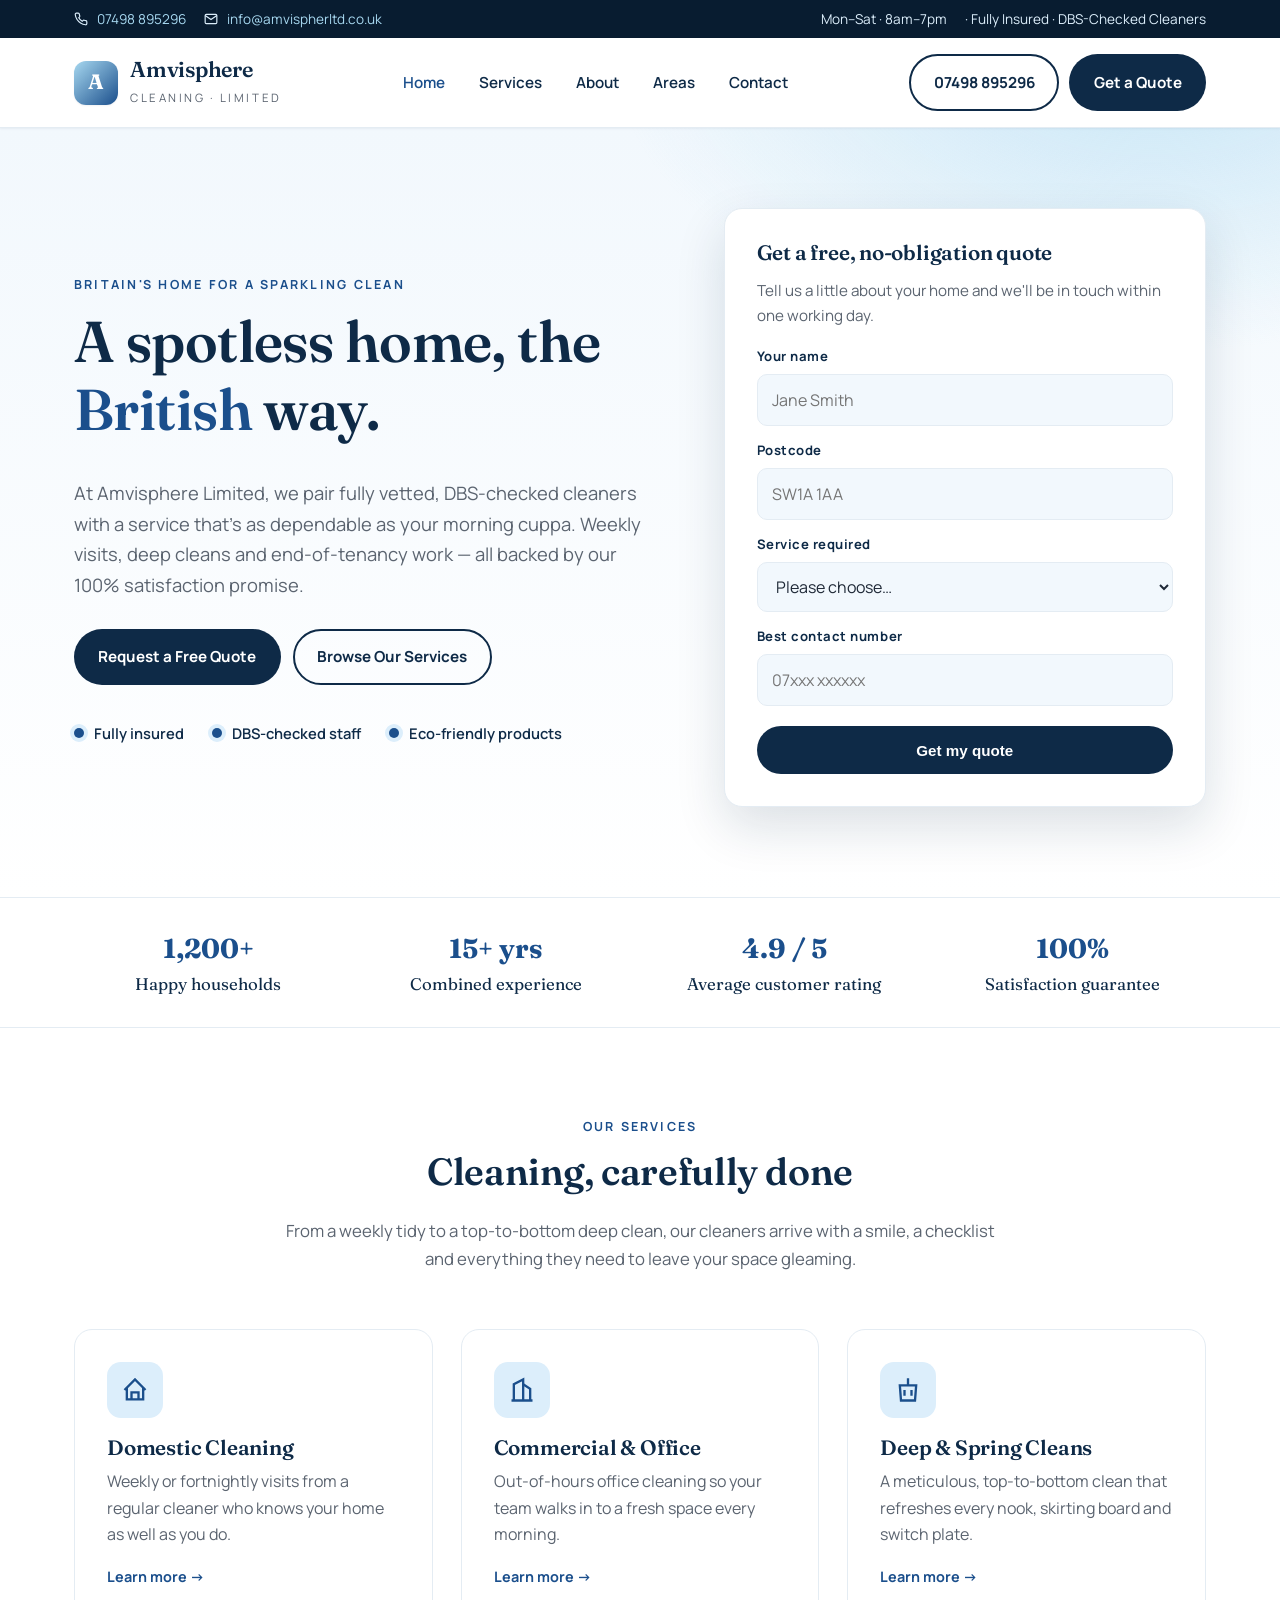
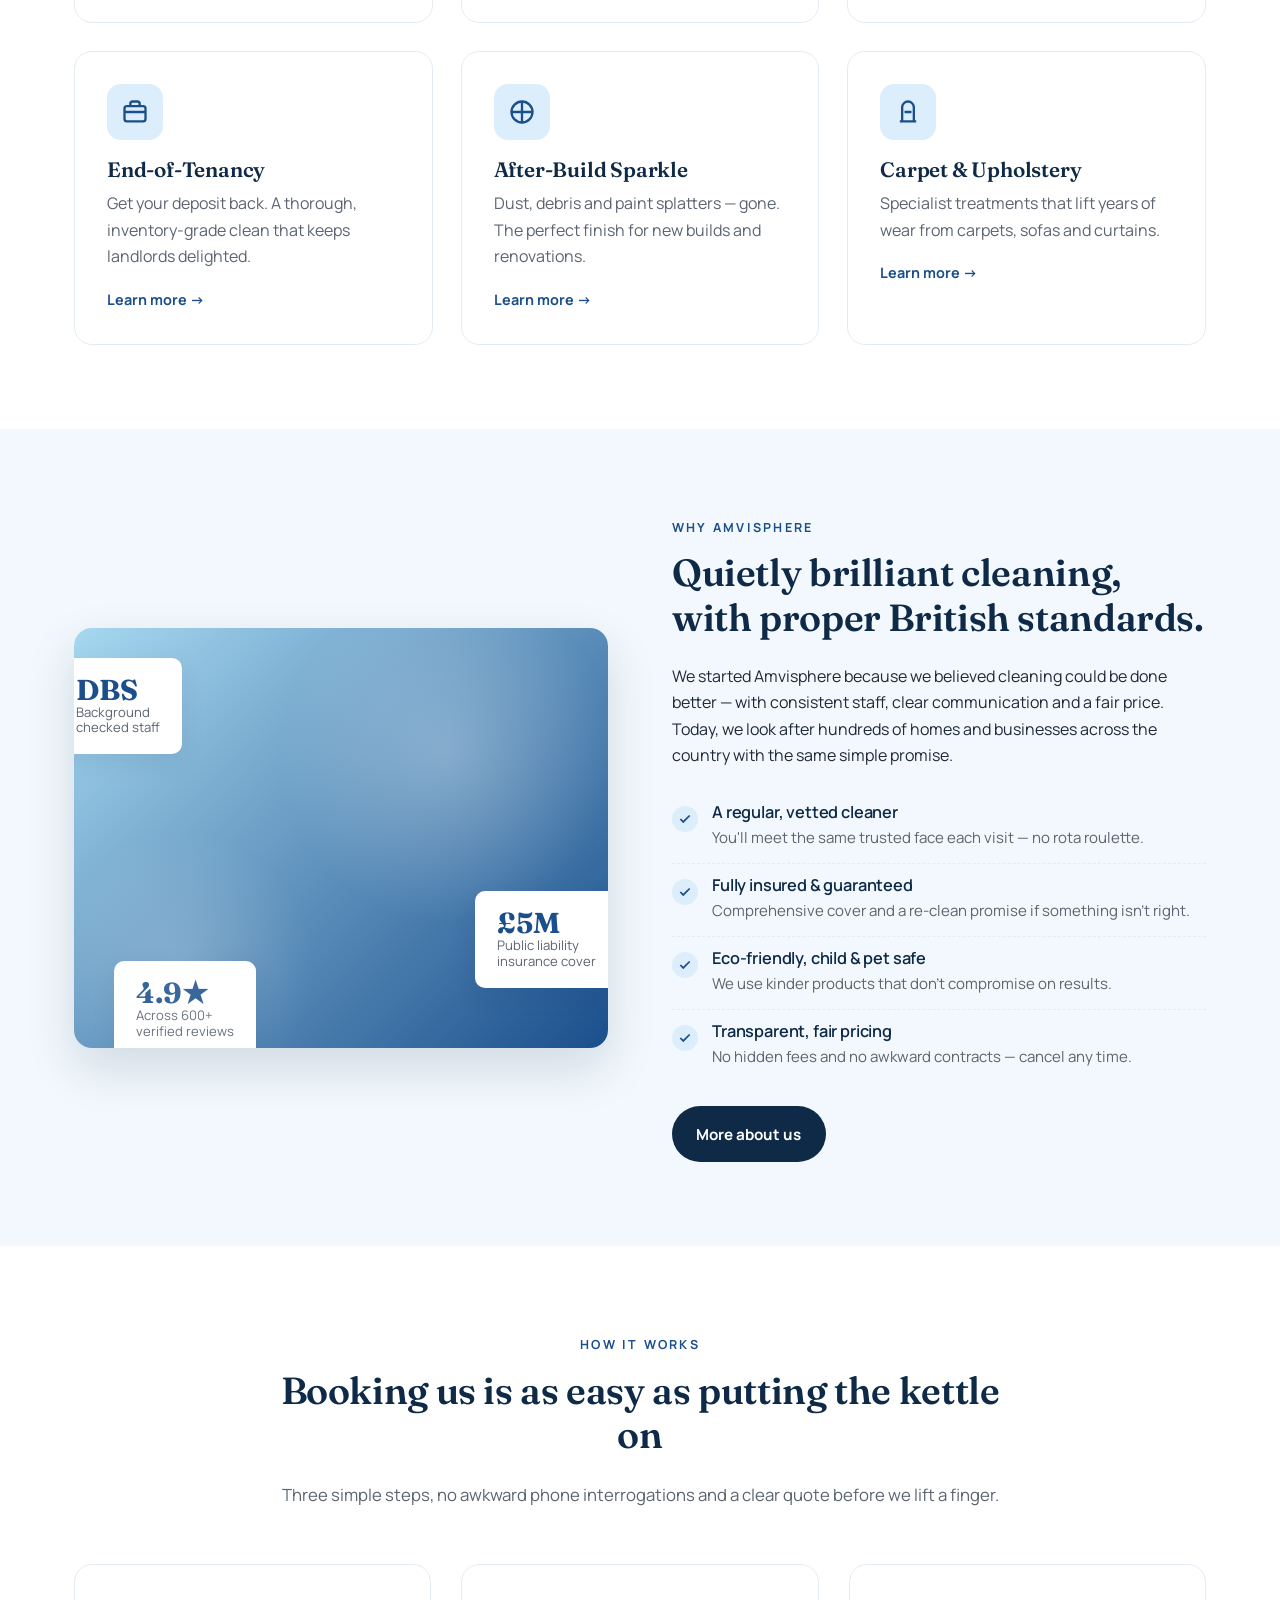
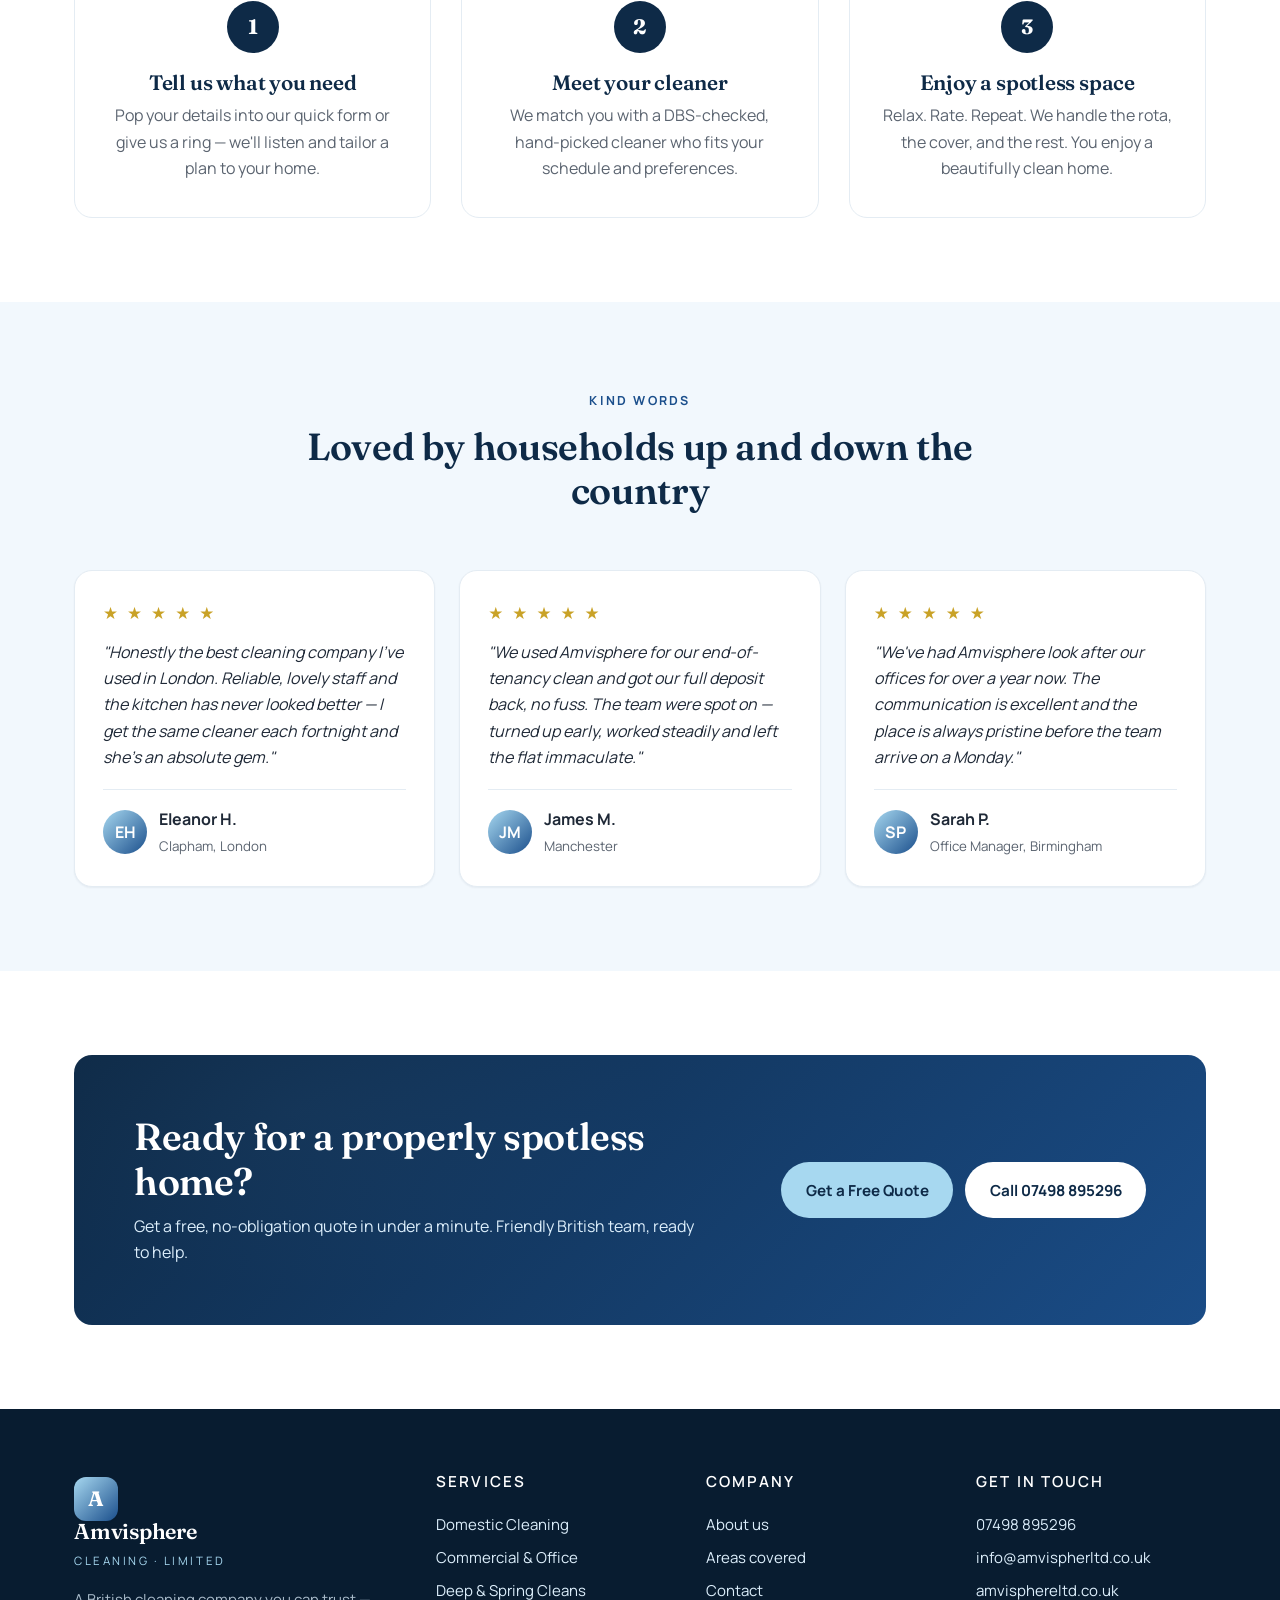
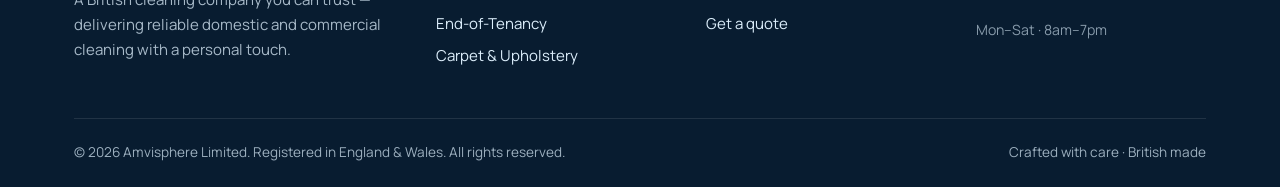
==== index.html @ b1aff740 "Update email domain to info@amvispherltd.co.uk Replace the previous .com address across all pages, f" ====
<!doctype html>
<html lang="en-GB">
<head>
  <meta charset="utf-8" />
  <meta name="viewport" content="width=device-width, initial-scale=1" />
  <title>Amvisphere Limited — Trusted Domestic & Commercial Cleaners in the UK</title>
  <meta name="description" content="Amvisphere Limited is a British cleaning company offering reliable domestic, commercial, end-of-tenancy and deep cleaning services. Vetted cleaners, fully insured, satisfaction guaranteed." />
  <link rel="canonical" href="https://amvisphereltd.co.uk/" />
  <link rel="preconnect" href="https://fonts.googleapis.com">
  <link rel="preconnect" href="https://fonts.gstatic.com" crossorigin>
  <link href="https://fonts.googleapis.com/css2?family=Fraunces:opsz,wght@9..144,500;9..144,600;9..144,700&family=Manrope:wght@400;500;600;700;800&display=swap" rel="stylesheet">
  <link rel="stylesheet" href="assets/css/style.css" />
  <link rel="icon" href="data:image/svg+xml,%3Csvg xmlns='http://www.w3.org/2000/svg' viewBox='0 0 64 64'%3E%3Crect width='64' height='64' rx='14' fill='%231B4F8C'/%3E%3Ctext x='32' y='42' text-anchor='middle' font-family='Georgia' font-size='30' fill='white' font-weight='700'%3EA%3C/text%3E%3C/svg%3E" />
</head>
<body>

  <!-- Top bar -->
  <div class="topbar">
    <div class="container">
      <div class="topbar-left">
        <span>
          <svg viewBox="0 0 24 24" fill="none" stroke="currentColor" stroke-width="2"><path d="M22 16.92v3a2 2 0 0 1-2.18 2 19.79 19.79 0 0 1-8.63-3.07 19.5 19.5 0 0 1-6-6 19.79 19.79 0 0 1-3.07-8.67A2 2 0 0 1 4.11 2h3a2 2 0 0 1 2 1.72 12.84 12.84 0 0 0 .7 2.81 2 2 0 0 1-.45 2.11L8.09 9.91a16 16 0 0 0 6 6l1.27-1.27a2 2 0 0 1 2.11-.45 12.84 12.84 0 0 0 2.81.7A2 2 0 0 1 22 16.92z"/></svg>
          <a href="tel:+447498895296">07498 895296</a>
        </span>
        <span class="hide-sm">
          <svg viewBox="0 0 24 24" fill="none" stroke="currentColor" stroke-width="2"><path d="M4 4h16c1.1 0 2 .9 2 2v12c0 1.1-.9 2-2 2H4c-1.1 0-2-.9-2-2V6c0-1.1.9-2 2-2z"/><polyline points="22,6 12,13 2,6"/></svg>
          <a href="mailto:info@amvispherltd.co.uk">info@amvispherltd.co.uk</a>
        </span>
      </div>
      <div class="topbar-right">
        <span>Mon–Sat · 8am–7pm</span>
        <span>· Fully Insured · DBS-Checked Cleaners</span>
      </div>
    </div>
  </div>

  <!-- Header -->
  <header class="header">
    <div class="container">
      <a href="index.html" class="brand">
        <span class="brand-mark">A</span>
        <span>
          <span class="brand-name">Amvisphere</span>
          <span class="brand-tag">Cleaning · Limited</span>
        </span>
      </a>
      <nav class="nav" id="primary-nav">
        <a href="index.html">Home</a>
        <a href="services.html">Services</a>
        <a href="about.html">About</a>
        <a href="areas.html">Areas</a>
        <a href="contact.html">Contact</a>
      </nav>
      <div class="header-cta">
        <a class="btn btn-ghost" href="tel:+447498895296">07498 895296</a>
        <a class="btn btn-primary" href="contact.html">Get a Quote</a>
        <button class="nav-toggle" aria-label="Toggle navigation"><span></span><span></span><span></span></button>
      </div>
    </div>
  </header>

  <!-- Hero -->
  <section class="hero">
    <div class="container hero-grid">
      <div>
        <span class="eyebrow">Britain's home for a sparkling clean</span>
        <h1>A spotless home, the <span>British</span> way.</h1>
        <p class="lead">
          At Amvisphere Limited, we pair fully vetted, DBS-checked cleaners with a service that's as
          dependable as your morning cuppa. Weekly visits, deep cleans and end-of-tenancy work —
          all backed by our 100% satisfaction promise.
        </p>
        <div class="hero-ctas">
          <a class="btn btn-primary" href="contact.html">Request a Free Quote</a>
          <a class="btn btn-ghost" href="services.html">Browse Our Services</a>
        </div>
        <div class="hero-badges">
          <span class="hero-badge"><span class="dot"></span> Fully insured</span>
          <span class="hero-badge"><span class="dot"></span> DBS-checked staff</span>
          <span class="hero-badge"><span class="dot"></span> Eco-friendly products</span>
        </div>
      </div>

      <aside class="hero-card">
        <h3>Get a free, no-obligation quote</h3>
        <p style="color:var(--muted); margin-bottom:18px; font-size:.95rem;">Tell us a little about your home and we'll be in touch within one working day.</p>
        <form class="quote-form" data-handler="enquiry" novalidate>
          <div class="field">
            <label for="q-name">Your name</label>
            <input id="q-name" name="name" type="text" placeholder="Jane Smith" required />
          </div>
          <div class="field">
            <label for="q-postcode">Postcode</label>
            <input id="q-postcode" name="postcode" type="text" placeholder="SW1A 1AA" required />
          </div>
          <div class="field">
            <label for="q-service">Service required</label>
            <select id="q-service" name="service" required>
              <option value="">Please choose…</option>
              <option>Weekly domestic clean</option>
              <option>Fortnightly domestic clean</option>
              <option>One-off deep clean</option>
              <option>End-of-tenancy clean</option>
              <option>Office / commercial clean</option>
              <option>After-build / sparkle clean</option>
            </select>
          </div>
          <div class="field">
            <label for="q-phone">Best contact number</label>
            <input id="q-phone" name="phone" type="tel" placeholder="07xxx xxxxxx" required />
          </div>
          <button type="submit" class="btn btn-primary">Get my quote</button>
        </form>
      </aside>
    </div>
  </section>

  <!-- Trust strip -->
  <section class="trust">
    <div class="container">
      <div class="trust-row">
        <div class="trust-item"><strong>1,200+</strong>Happy households</div>
        <div class="trust-item"><strong>15+ yrs</strong>Combined experience</div>
        <div class="trust-item"><strong>4.9 / 5</strong>Average customer rating</div>
        <div class="trust-item"><strong>100%</strong>Satisfaction guarantee</div>
      </div>
    </div>
  </section>

  <!-- Services -->
  <section>
    <div class="container">
      <div class="section-head">
        <span class="eyebrow">Our Services</span>
        <h2>Cleaning, carefully done</h2>
        <p>From a weekly tidy to a top-to-bottom deep clean, our cleaners arrive with a smile, a checklist and everything they need to leave your space gleaming.</p>
      </div>

      <div class="services-grid">
        <article class="service-card">
          <div class="service-icon">
            <svg viewBox="0 0 24 24" fill="none" stroke="currentColor" stroke-width="2"><path d="M3 12 12 3l9 9"/><path d="M5 10v10h14V10"/><path d="M9 20v-6h6v6"/></svg>
          </div>
          <h3>Domestic Cleaning</h3>
          <p>Weekly or fortnightly visits from a regular cleaner who knows your home as well as you do.</p>
          <a href="services.html#domestic" class="link">Learn more →</a>
        </article>

        <article class="service-card">
          <div class="service-icon">
            <svg viewBox="0 0 24 24" fill="none" stroke="currentColor" stroke-width="2"><path d="M3 21h18"/><path d="M5 21V7l8-4v18"/><path d="M19 21V11l-6-4"/><path d="M9 9v.01M9 12v.01M9 15v.01M9 18v.01"/></svg>
          </div>
          <h3>Commercial & Office</h3>
          <p>Out-of-hours office cleaning so your team walks in to a fresh space every morning.</p>
          <a href="services.html#commercial" class="link">Learn more →</a>
        </article>

        <article class="service-card">
          <div class="service-icon">
            <svg viewBox="0 0 24 24" fill="none" stroke="currentColor" stroke-width="2"><path d="M12 2v6"/><path d="M5 8h14l-1 13H6L5 8z"/><path d="M9 12v5M15 12v5"/></svg>
          </div>
          <h3>Deep & Spring Cleans</h3>
          <p>A meticulous, top-to-bottom clean that refreshes every nook, skirting board and switch plate.</p>
          <a href="services.html#deep" class="link">Learn more →</a>
        </article>

        <article class="service-card">
          <div class="service-icon">
            <svg viewBox="0 0 24 24" fill="none" stroke="currentColor" stroke-width="2"><rect x="3" y="7" width="18" height="13" rx="2"/><path d="M8 7V5a2 2 0 0 1 2-2h4a2 2 0 0 1 2 2v2"/><path d="M3 12h18"/></svg>
          </div>
          <h3>End-of-Tenancy</h3>
          <p>Get your deposit back. A thorough, inventory-grade clean that keeps landlords delighted.</p>
          <a href="services.html#tenancy" class="link">Learn more →</a>
        </article>

        <article class="service-card">
          <div class="service-icon">
            <svg viewBox="0 0 24 24" fill="none" stroke="currentColor" stroke-width="2"><circle cx="12" cy="12" r="9"/><path d="M12 3v18M3 12h18"/></svg>
          </div>
          <h3>After-Build Sparkle</h3>
          <p>Dust, debris and paint splatters — gone. The perfect finish for new builds and renovations.</p>
          <a href="services.html#sparkle" class="link">Learn more →</a>
        </article>

        <article class="service-card">
          <div class="service-icon">
            <svg viewBox="0 0 24 24" fill="none" stroke="currentColor" stroke-width="2"><path d="M5 20h14"/><path d="M7 20V8a5 5 0 0 1 10 0v12"/><path d="M9 12h6"/></svg>
          </div>
          <h3>Carpet & Upholstery</h3>
          <p>Specialist treatments that lift years of wear from carpets, sofas and curtains.</p>
          <a href="services.html#carpet" class="link">Learn more →</a>
        </article>
      </div>
    </div>
  </section>

  <!-- Why us -->
  <section class="section-soft">
    <div class="container split">
      <div class="split-visual">
        <div class="stat-card s1">
          <div>
            <div class="num">DBS</div>
            <div class="lbl">Background<br>checked staff</div>
          </div>
        </div>
        <div class="stat-card s2">
          <div>
            <div class="num">£5M</div>
            <div class="lbl">Public liability<br>insurance cover</div>
          </div>
        </div>
        <div class="stat-card s3">
          <div>
            <div class="num">4.9★</div>
            <div class="lbl">Across 600+<br>verified reviews</div>
          </div>
        </div>
      </div>
      <div>
        <span class="eyebrow">Why Amvisphere</span>
        <h2>Quietly brilliant cleaning, with proper British standards.</h2>
        <p>We started Amvisphere because we believed cleaning could be done better — with consistent staff, clear communication and a fair price. Today, we look after hundreds of homes and businesses across the country with the same simple promise.</p>

        <ul class="feature-list">
          <li>
            <span class="tick">
              <svg width="14" height="14" viewBox="0 0 24 24" fill="none" stroke="currentColor" stroke-width="3"><polyline points="20 6 9 17 4 12"/></svg>
            </span>
            <div>
              <h4>A regular, vetted cleaner</h4>
              <p>You'll meet the same trusted face each visit — no rota roulette.</p>
            </div>
          </li>
          <li>
            <span class="tick">
              <svg width="14" height="14" viewBox="0 0 24 24" fill="none" stroke="currentColor" stroke-width="3"><polyline points="20 6 9 17 4 12"/></svg>
            </span>
            <div>
              <h4>Fully insured & guaranteed</h4>
              <p>Comprehensive cover and a re-clean promise if something isn't right.</p>
            </div>
          </li>
          <li>
            <span class="tick">
              <svg width="14" height="14" viewBox="0 0 24 24" fill="none" stroke="currentColor" stroke-width="3"><polyline points="20 6 9 17 4 12"/></svg>
            </span>
            <div>
              <h4>Eco-friendly, child & pet safe</h4>
              <p>We use kinder products that don't compromise on results.</p>
            </div>
          </li>
          <li>
            <span class="tick">
              <svg width="14" height="14" viewBox="0 0 24 24" fill="none" stroke="currentColor" stroke-width="3"><polyline points="20 6 9 17 4 12"/></svg>
            </span>
            <div>
              <h4>Transparent, fair pricing</h4>
              <p>No hidden fees and no awkward contracts — cancel any time.</p>
            </div>
          </li>
        </ul>

        <div style="margin-top: 24px;">
          <a class="btn btn-primary" href="about.html">More about us</a>
        </div>
      </div>
    </div>
  </section>

  <!-- How it works -->
  <section>
    <div class="container">
      <div class="section-head">
        <span class="eyebrow">How It Works</span>
        <h2>Booking us is as easy as putting the kettle on</h2>
        <p>Three simple steps, no awkward phone interrogations and a clear quote before we lift a finger.</p>
      </div>

      <div class="steps">
        <div class="step">
          <div class="step-num">1</div>
          <h3>Tell us what you need</h3>
          <p>Pop your details into our quick form or give us a ring — we'll listen and tailor a plan to your home.</p>
        </div>
        <div class="step">
          <div class="step-num">2</div>
          <h3>Meet your cleaner</h3>
          <p>We match you with a DBS-checked, hand-picked cleaner who fits your schedule and preferences.</p>
        </div>
        <div class="step">
          <div class="step-num">3</div>
          <h3>Enjoy a spotless space</h3>
          <p>Relax. Rate. Repeat. We handle the rota, the cover, and the rest. You enjoy a beautifully clean home.</p>
        </div>
      </div>
    </div>
  </section>

  <!-- Testimonials -->
  <section class="section-soft">
    <div class="container">
      <div class="section-head">
        <span class="eyebrow">Kind Words</span>
        <h2>Loved by households up and down the country</h2>
      </div>
      <div class="testimonials">
        <div class="testimonial">
          <div class="stars">★ ★ ★ ★ ★</div>
          <p>"Honestly the best cleaning company I've used in London. Reliable, lovely staff and the kitchen has never looked better — I get the same cleaner each fortnight and she's an absolute gem."</p>
          <div class="who">
            <div class="avatar">EH</div>
            <div>
              <strong>Eleanor H.</strong><br>
              <small>Clapham, London</small>
            </div>
          </div>
        </div>
        <div class="testimonial">
          <div class="stars">★ ★ ★ ★ ★</div>
          <p>"We used Amvisphere for our end-of-tenancy clean and got our full deposit back, no fuss. The team were spot on — turned up early, worked steadily and left the flat immaculate."</p>
          <div class="who">
            <div class="avatar">JM</div>
            <div>
              <strong>James M.</strong><br>
              <small>Manchester</small>
            </div>
          </div>
        </div>
        <div class="testimonial">
          <div class="stars">★ ★ ★ ★ ★</div>
          <p>"We've had Amvisphere look after our offices for over a year now. The communication is excellent and the place is always pristine before the team arrive on a Monday."</p>
          <div class="who">
            <div class="avatar">SP</div>
            <div>
              <strong>Sarah P.</strong><br>
              <small>Office Manager, Birmingham</small>
            </div>
          </div>
        </div>
      </div>
    </div>
  </section>

  <!-- CTA band -->
  <section>
    <div class="container">
      <div class="cta-band">
        <div>
          <h2>Ready for a properly spotless home?</h2>
          <p>Get a free, no-obligation quote in under a minute. Friendly British team, ready to help.</p>
        </div>
        <div class="ctas">
          <a class="btn btn-secondary" href="contact.html">Get a Free Quote</a>
          <a class="btn btn-light" href="tel:+447498895296">Call 07498 895296</a>
        </div>
      </div>
    </div>
  </section>

  <!-- Footer -->
  <footer class="footer">
    <div class="container">
      <div class="footer-grid">
        <div class="footer-about">
          <a href="index.html" class="brand">
            <span class="brand-mark">A</span>
            <span>
              <span class="brand-name">Amvisphere</span>
              <span class="brand-tag">Cleaning · Limited</span>
            </span>
          </a>
          <p>A British cleaning company you can trust — delivering reliable domestic and commercial cleaning with a personal touch.</p>
        </div>
        <div>
          <h4>Services</h4>
          <a href="services.html#domestic">Domestic Cleaning</a>
          <a href="services.html#commercial">Commercial & Office</a>
          <a href="services.html#deep">Deep & Spring Cleans</a>
          <a href="services.html#tenancy">End-of-Tenancy</a>
          <a href="services.html#carpet">Carpet & Upholstery</a>
        </div>
        <div>
          <h4>Company</h4>
          <a href="about.html">About us</a>
          <a href="areas.html">Areas covered</a>
          <a href="contact.html">Contact</a>
          <a href="contact.html">Get a quote</a>
        </div>
        <div>
          <h4>Get in touch</h4>
          <a href="tel:+447498895296">07498 895296</a>
          <a href="mailto:info@amvispherltd.co.uk">info@amvispherltd.co.uk</a>
          <a href="https://amvisphereltd.co.uk">amvisphereltd.co.uk</a>
          <p style="margin-top:10px; color:rgba(220,238,251,.6); font-size:.88rem;">Mon–Sat · 8am–7pm</p>
        </div>
      </div>
      <div class="footer-bottom">
        <div>© <span id="year">2026</span> Amvisphere Limited. Registered in England & Wales. All rights reserved.</div>
        <div>Crafted with care · British made</div>
      </div>
    </div>
  </footer>

  <script src="assets/js/main.js"></script>
  <script>document.getElementById('year').textContent = new Date().getFullYear();</script>
</body>
</html>
---- assets/css/style.css ----
/* ============================================================
   Amvisphere Limited — Site Stylesheet
   Palette: baby blue, white, dark navy
   ============================================================ */

:root {
  --baby-blue: #A7D8F0;
  --baby-blue-soft: #DCEEFB;
  --baby-blue-tint: #F2F8FD;
  --navy: #0E2A47;
  --navy-deep: #081C30;
  --blue: #1B4F8C;
  --blue-hover: #143E6E;
  --white: #FFFFFF;
  --ink: #1F2937;
  --muted: #5B6470;
  --line: #E4ECF3;
  --gold: #C9A227;
  --shadow-sm: 0 1px 2px rgba(14, 42, 71, 0.06);
  --shadow-md: 0 8px 24px rgba(14, 42, 71, 0.08);
  --shadow-lg: 0 20px 50px rgba(14, 42, 71, 0.14);
  --radius-sm: 6px;
  --radius-md: 10px;
  --radius-lg: 18px;
  --max-width: 1180px;
  --font-body: 'Manrope', system-ui, -apple-system, 'Segoe UI', Roboto, sans-serif;
  --font-head: 'Fraunces', Georgia, 'Times New Roman', serif;
}

* { box-sizing: border-box; }

html { scroll-behavior: smooth; }

body {
  margin: 0;
  font-family: var(--font-body);
  font-size: 16px;
  line-height: 1.65;
  color: var(--ink);
  background: var(--white);
  -webkit-font-smoothing: antialiased;
}

img { max-width: 100%; display: block; }

a {
  color: var(--blue);
  text-decoration: none;
  transition: color .2s ease;
}
a:hover { color: var(--blue-hover); }

h1, h2, h3, h4 {
  font-family: var(--font-head);
  color: var(--navy);
  font-weight: 600;
  letter-spacing: -0.01em;
  margin: 0 0 .6em;
  line-height: 1.18;
}
h1 { font-size: clamp(2.1rem, 4vw + .5rem, 3.6rem); }
h2 { font-size: clamp(1.6rem, 2.2vw + .6rem, 2.4rem); }
h3 { font-size: 1.3rem; }

p { margin: 0 0 1em; color: var(--ink); }

.container {
  max-width: var(--max-width);
  margin: 0 auto;
  padding: 0 24px;
}

.eyebrow {
  display: inline-block;
  text-transform: uppercase;
  letter-spacing: .18em;
  font-size: .78rem;
  color: var(--blue);
  font-weight: 700;
  margin-bottom: .8rem;
}

.lead {
  font-size: 1.15rem;
  color: var(--muted);
  max-width: 65ch;
}

/* ---------- Buttons ---------- */
.btn {
  display: inline-flex;
  align-items: center;
  justify-content: center;
  gap: .55rem;
  padding: .85rem 1.4rem;
  border-radius: 999px;
  font-weight: 700;
  font-size: .95rem;
  cursor: pointer;
  border: 2px solid transparent;
  transition: transform .15s ease, background .2s ease, color .2s ease, box-shadow .2s ease;
  white-space: nowrap;
}
.btn:hover { transform: translateY(-1px); }
.btn-primary {
  background: var(--navy);
  color: var(--white);
}
.btn-primary:hover { background: var(--blue); color: var(--white); }
.btn-secondary {
  background: var(--baby-blue);
  color: var(--navy);
}
.btn-secondary:hover { background: var(--baby-blue-soft); color: var(--navy); }
.btn-ghost {
  background: transparent;
  color: var(--navy);
  border-color: var(--navy);
}
.btn-ghost:hover { background: var(--navy); color: var(--white); }
.btn-light {
  background: var(--white);
  color: var(--navy);
}
.btn-light:hover { background: var(--baby-blue-soft); }

/* ---------- Top Bar ---------- */
.topbar {
  background: var(--navy-deep);
  color: var(--baby-blue-soft);
  font-size: .85rem;
}
.topbar .container {
  display: flex;
  justify-content: space-between;
  align-items: center;
  padding-top: 8px;
  padding-bottom: 8px;
  gap: 16px;
  flex-wrap: wrap;
}
.topbar a { color: var(--baby-blue); }
.topbar a:hover { color: var(--white); }
.topbar-left, .topbar-right { display: flex; gap: 18px; align-items: center; flex-wrap: wrap; }
.topbar svg { width: 14px; height: 14px; vertical-align: -2px; margin-right: 6px; }

/* ---------- Header / Nav ---------- */
.header {
  background: var(--white);
  border-bottom: 1px solid var(--line);
  position: sticky;
  top: 0;
  z-index: 50;
  box-shadow: var(--shadow-sm);
}
.header .container {
  display: flex;
  justify-content: space-between;
  align-items: center;
  padding-top: 16px;
  padding-bottom: 16px;
  gap: 24px;
}
.brand {
  display: flex;
  align-items: center;
  gap: 12px;
  color: var(--navy);
}
.brand:hover { color: var(--navy); }
.brand-mark {
  width: 44px; height: 44px;
  border-radius: 12px;
  background: linear-gradient(135deg, var(--baby-blue) 0%, var(--blue) 100%);
  display: grid; place-items: center;
  color: var(--white);
  font-family: var(--font-head);
  font-weight: 700;
  font-size: 1.3rem;
  box-shadow: var(--shadow-sm);
}
.brand-name {
  font-family: var(--font-head);
  font-size: 1.35rem;
  font-weight: 600;
  letter-spacing: -0.01em;
  line-height: 1;
}
.brand-tag {
  display: block;
  font-family: var(--font-body);
  font-size: .72rem;
  letter-spacing: .22em;
  text-transform: uppercase;
  color: var(--muted);
  margin-top: 4px;
}

.nav {
  display: flex;
  align-items: center;
  gap: 6px;
}
.nav a {
  color: var(--navy);
  font-weight: 600;
  padding: 10px 14px;
  border-radius: 8px;
  font-size: .95rem;
}
.nav a:hover { background: var(--baby-blue-soft); color: var(--navy); }
.nav a.active { color: var(--blue); }

.header-cta { display: flex; gap: 10px; align-items: center; }

.nav-toggle {
  display: none;
  background: transparent;
  border: 2px solid var(--navy);
  border-radius: 8px;
  padding: 8px 10px;
  cursor: pointer;
}
.nav-toggle span {
  display: block;
  width: 22px; height: 2px;
  background: var(--navy);
  margin: 5px 0;
  transition: transform .2s ease;
}

/* ---------- Hero ---------- */
.hero {
  position: relative;
  background:
    radial-gradient(900px 500px at 90% -10%, rgba(167, 216, 240, .55), transparent 60%),
    linear-gradient(180deg, var(--baby-blue-tint) 0%, var(--white) 100%);
  padding: 80px 0 90px;
  overflow: hidden;
}
.hero-grid {
  display: grid;
  grid-template-columns: 1.1fr .9fr;
  gap: 60px;
  align-items: center;
}
.hero h1 span { color: var(--blue); }
.hero p.lead { margin-bottom: 1.8rem; }
.hero-ctas { display: flex; gap: 12px; flex-wrap: wrap; }

.hero-badges {
  display: flex;
  gap: 28px;
  margin-top: 36px;
  flex-wrap: wrap;
}
.hero-badge {
  display: flex; align-items: center; gap: 10px;
  color: var(--navy);
  font-weight: 600;
  font-size: .92rem;
}
.hero-badge .dot {
  width: 10px; height: 10px; border-radius: 50%;
  background: var(--blue);
  box-shadow: 0 0 0 4px var(--baby-blue-soft);
}

.hero-card {
  background: var(--white);
  border-radius: var(--radius-lg);
  padding: 32px;
  box-shadow: var(--shadow-lg);
  position: relative;
  border: 1px solid var(--line);
}
.hero-card::before {
  content: "";
  position: absolute;
  inset: -20px -20px auto auto;
  width: 120px; height: 120px;
  background: var(--baby-blue);
  border-radius: 50%;
  z-index: -1;
  opacity: .6;
}
.hero-card h3 {
  margin-bottom: .8rem;
}
.quote-form .field {
  display: block;
  margin-bottom: 14px;
}
.quote-form label {
  display: block;
  font-size: .82rem;
  font-weight: 700;
  color: var(--navy);
  margin-bottom: 6px;
  letter-spacing: .04em;
}
.quote-form input,
.quote-form select,
.quote-form textarea {
  width: 100%;
  padding: 12px 14px;
  border: 1.5px solid var(--line);
  border-radius: var(--radius-md);
  font: inherit;
  color: var(--ink);
  background: var(--baby-blue-tint);
  transition: border-color .15s ease, background .15s ease;
}
.quote-form input:focus,
.quote-form select:focus,
.quote-form textarea:focus {
  outline: none;
  border-color: var(--blue);
  background: var(--white);
}
.quote-form .btn { width: 100%; margin-top: 6px; }

/* ---------- Sections ---------- */
section { padding: 84px 0; }
section.tight { padding: 56px 0; }

.section-head {
  text-align: center;
  max-width: 720px;
  margin: 0 auto 56px;
}
.section-head p { color: var(--muted); font-size: 1.05rem; }

/* ---------- Trust Strip ---------- */
.trust {
  background: var(--white);
  border-top: 1px solid var(--line);
  border-bottom: 1px solid var(--line);
  padding: 28px 0;
}
.trust-row {
  display: grid;
  grid-template-columns: repeat(4, 1fr);
  gap: 20px;
  align-items: center;
  text-align: center;
}
.trust-item {
  font-family: var(--font-head);
  color: var(--navy);
  font-size: 1.05rem;
}
.trust-item strong {
  display: block;
  font-size: 1.7rem;
  color: var(--blue);
  font-weight: 700;
}

/* ---------- Service Cards ---------- */
.services-grid {
  display: grid;
  grid-template-columns: repeat(3, 1fr);
  gap: 28px;
}
.service-card {
  background: var(--white);
  border: 1px solid var(--line);
  border-radius: var(--radius-lg);
  padding: 32px;
  transition: transform .2s ease, box-shadow .2s ease, border-color .2s ease;
  position: relative;
  overflow: hidden;
}
.service-card:hover {
  transform: translateY(-4px);
  box-shadow: var(--shadow-md);
  border-color: var(--baby-blue);
}
.service-icon {
  width: 56px; height: 56px;
  border-radius: 14px;
  background: var(--baby-blue-soft);
  color: var(--blue);
  display: grid; place-items: center;
  margin-bottom: 18px;
}
.service-icon svg { width: 28px; height: 28px; }
.service-card h3 { margin-bottom: .5rem; }
.service-card p { color: var(--muted); margin-bottom: 1rem; }
.service-card .link {
  color: var(--blue);
  font-weight: 700;
  font-size: .9rem;
}

/* ---------- Why Us / Split ---------- */
.split {
  display: grid;
  grid-template-columns: 1fr 1fr;
  gap: 64px;
  align-items: center;
}
.split-visual {
  background: linear-gradient(135deg, var(--baby-blue) 0%, var(--blue) 100%);
  border-radius: var(--radius-lg);
  min-height: 420px;
  position: relative;
  overflow: hidden;
  box-shadow: var(--shadow-lg);
}
.split-visual::after {
  content: "";
  position: absolute;
  inset: 0;
  background:
    radial-gradient(280px 280px at 70% 30%, rgba(255,255,255,.25), transparent 60%),
    radial-gradient(220px 220px at 20% 80%, rgba(255,255,255,.18), transparent 60%);
}
.split-visual .stat-card {
  position: absolute;
  background: var(--white);
  border-radius: var(--radius-md);
  padding: 18px 22px;
  box-shadow: var(--shadow-md);
  display: flex;
  align-items: center;
  gap: 14px;
}
.split-visual .stat-card .num {
  font-family: var(--font-head);
  font-size: 1.8rem;
  color: var(--blue);
  font-weight: 700;
  line-height: 1;
}
.split-visual .stat-card .lbl {
  font-size: .82rem; color: var(--muted); line-height: 1.2;
}
.split-visual .stat-card.s1 { top: 30px; left: -20px; }
.split-visual .stat-card.s2 { bottom: 60px; right: -10px; }
.split-visual .stat-card.s3 { bottom: -10px; left: 40px; }

.feature-list { list-style: none; padding: 0; margin: 1.4rem 0 0; }
.feature-list li {
  display: flex;
  align-items: flex-start;
  gap: 14px;
  padding: 12px 0;
  border-bottom: 1px dashed var(--line);
}
.feature-list li:last-child { border-bottom: none; }
.feature-list .tick {
  flex: none;
  width: 26px; height: 26px; border-radius: 50%;
  background: var(--baby-blue-soft);
  color: var(--blue);
  display: grid; place-items: center;
  margin-top: 3px;
}
.feature-list h4 { margin: 0 0 4px; font-family: var(--font-body); font-size: 1.02rem; color: var(--navy); }
.feature-list p { margin: 0; color: var(--muted); font-size: .94rem; }

/* ---------- How it works ---------- */
.steps {
  display: grid;
  grid-template-columns: repeat(3, 1fr);
  gap: 30px;
  position: relative;
}
.step {
  background: var(--white);
  border: 1px solid var(--line);
  border-radius: var(--radius-lg);
  padding: 36px 28px;
  text-align: center;
  position: relative;
}
.step-num {
  width: 52px; height: 52px;
  border-radius: 50%;
  background: var(--navy);
  color: var(--white);
  display: grid; place-items: center;
  margin: 0 auto 18px;
  font-family: var(--font-head);
  font-size: 1.3rem;
  font-weight: 700;
}
.step h3 { margin-bottom: .4rem; }
.step p { color: var(--muted); margin: 0; }

/* ---------- Testimonials ---------- */
.section-soft { background: var(--baby-blue-tint); }
.testimonials {
  display: grid;
  grid-template-columns: repeat(3, 1fr);
  gap: 24px;
}
.testimonial {
  background: var(--white);
  border-radius: var(--radius-lg);
  padding: 28px;
  box-shadow: var(--shadow-sm);
  border: 1px solid var(--line);
}
.stars { color: var(--gold); margin-bottom: 12px; letter-spacing: 3px; font-size: 1.05rem; }
.testimonial p { font-style: italic; color: var(--ink); }
.testimonial .who {
  display: flex; align-items: center; gap: 12px;
  margin-top: 18px;
  border-top: 1px solid var(--line);
  padding-top: 16px;
}
.testimonial .avatar {
  width: 44px; height: 44px; border-radius: 50%;
  background: linear-gradient(135deg, var(--baby-blue), var(--blue));
  color: var(--white);
  display: grid; place-items: center;
  font-weight: 700;
}
.testimonial .who small { color: var(--muted); }

/* ---------- Areas ---------- */
.areas-grid {
  display: grid;
  grid-template-columns: repeat(4, 1fr);
  gap: 12px;
}
.area-chip {
  background: var(--white);
  border: 1px solid var(--line);
  border-radius: 999px;
  padding: 10px 16px;
  text-align: center;
  font-weight: 600;
  color: var(--navy);
  font-size: .92rem;
  transition: all .2s ease;
}
.area-chip:hover {
  background: var(--baby-blue-soft);
  border-color: var(--baby-blue);
}

/* ---------- CTA Band ---------- */
.cta-band {
  background:
    linear-gradient(135deg, rgba(14,42,71,.92) 0%, rgba(27,79,140,.92) 100%),
    radial-gradient(600px 300px at 20% 20%, rgba(167,216,240,.35), transparent 60%);
  background-color: var(--navy);
  color: var(--white);
  border-radius: var(--radius-lg);
  padding: 60px;
  display: grid;
  grid-template-columns: 1.4fr 1fr;
  gap: 40px;
  align-items: center;
}
.cta-band h2 { color: var(--white); margin-bottom: 8px; }
.cta-band p { color: var(--baby-blue-soft); margin: 0; }
.cta-band .ctas { display: flex; gap: 12px; justify-content: flex-end; flex-wrap: wrap; }

/* ---------- Footer ---------- */
.footer {
  background: var(--navy-deep);
  color: var(--baby-blue-soft);
  padding: 64px 0 24px;
  margin-top: 0;
}
.footer-grid {
  display: grid;
  grid-template-columns: 1.4fr 1fr 1fr 1fr;
  gap: 40px;
  margin-bottom: 40px;
}
.footer h4 {
  color: var(--white);
  font-family: var(--font-body);
  font-size: .95rem;
  text-transform: uppercase;
  letter-spacing: .14em;
  margin-bottom: 18px;
}
.footer a { color: var(--baby-blue-soft); display: block; padding: 4px 0; font-size: .94rem; }
.footer a:hover { color: var(--baby-blue); }
.footer .brand-name { color: var(--white); }
.footer .brand-tag { color: var(--baby-blue); }
.footer-about p { color: rgba(220, 238, 251, .75); font-size: .94rem; margin-top: 14px; }

.footer-bottom {
  border-top: 1px solid rgba(255,255,255,.1);
  padding-top: 22px;
  display: flex;
  justify-content: space-between;
  align-items: center;
  flex-wrap: wrap;
  gap: 12px;
  font-size: .85rem;
  color: rgba(220, 238, 251, .7);
}

/* ---------- Page header (sub-pages) ---------- */
.page-head {
  background:
    radial-gradient(700px 350px at 85% 20%, rgba(167, 216, 240, .55), transparent 60%),
    linear-gradient(180deg, var(--baby-blue-tint) 0%, var(--white) 100%);
  padding: 70px 0 60px;
  text-align: center;
}
.page-head .eyebrow { color: var(--blue); }
.page-head p.lead { margin: 0 auto; }
.breadcrumb {
  font-size: .85rem;
  color: var(--muted);
  margin-top: 18px;
}
.breadcrumb a { color: var(--muted); }
.breadcrumb a:hover { color: var(--blue); }

/* ---------- Service Detail Block ---------- */
.service-block {
  display: grid;
  grid-template-columns: 1fr 1.4fr;
  gap: 48px;
  align-items: flex-start;
  padding: 36px 0;
  border-bottom: 1px solid var(--line);
}
.service-block:last-child { border-bottom: none; }
.service-block .icon-lg {
  width: 96px; height: 96px;
  background: var(--baby-blue-soft);
  border-radius: 24px;
  display: grid; place-items: center;
  color: var(--blue);
  margin-bottom: 14px;
}
.service-block .icon-lg svg { width: 48px; height: 48px; }
.service-block ul { margin: 0; padding-left: 20px; color: var(--muted); }
.service-block li { padding: 4px 0; }

/* ---------- Contact ---------- */
.contact-grid {
  display: grid;
  grid-template-columns: 1fr 1.2fr;
  gap: 48px;
}
.contact-info {
  background: var(--white);
  border: 1px solid var(--line);
  border-radius: var(--radius-lg);
  padding: 36px;
}
.contact-info .row {
  display: flex;
  align-items: flex-start;
  gap: 16px;
  padding: 16px 0;
  border-bottom: 1px solid var(--line);
}
.contact-info .row:last-child { border-bottom: none; }
.contact-info .icon {
  width: 44px; height: 44px;
  border-radius: 12px;
  background: var(--baby-blue-soft);
  color: var(--blue);
  display: grid; place-items: center;
  flex: none;
}
.contact-info h4 { margin: 0 0 2px; font-family: var(--font-body); color: var(--navy); font-size: 1rem; }
.contact-info p, .contact-info a { margin: 0; color: var(--ink); }
.contact-form {
  background: var(--white);
  border: 1px solid var(--line);
  border-radius: var(--radius-lg);
  padding: 36px;
  box-shadow: var(--shadow-sm);
}
.form-row { display: grid; grid-template-columns: 1fr 1fr; gap: 16px; }
.contact-form .field { margin-bottom: 16px; }
.contact-form label {
  display: block; font-size: .85rem; font-weight: 700; color: var(--navy); margin-bottom: 6px;
}
.contact-form input,
.contact-form select,
.contact-form textarea {
  width: 100%;
  padding: 12px 14px;
  border: 1.5px solid var(--line);
  border-radius: var(--radius-md);
  font: inherit;
  background: var(--baby-blue-tint);
}
.contact-form input:focus,
.contact-form select:focus,
.contact-form textarea:focus {
  outline: none; border-color: var(--blue); background: var(--white);
}
.contact-form textarea { min-height: 130px; resize: vertical; }
.form-note { font-size: .82rem; color: var(--muted); }

/* ---------- About ---------- */
.values {
  display: grid;
  grid-template-columns: repeat(3, 1fr);
  gap: 24px;
}
.value {
  background: var(--white);
  border-left: 4px solid var(--blue);
  border-radius: var(--radius-md);
  padding: 24px 26px;
  box-shadow: var(--shadow-sm);
}
.value h3 { font-size: 1.15rem; }
.value p { margin: 0; color: var(--muted); }

/* ---------- FAQ ---------- */
.faq {
  background: var(--white);
  border: 1px solid var(--line);
  border-radius: var(--radius-md);
  padding: 20px 24px;
  margin-bottom: 12px;
}
.faq summary {
  cursor: pointer;
  font-weight: 700;
  color: var(--navy);
  list-style: none;
  display: flex;
  justify-content: space-between;
  align-items: center;
  gap: 14px;
}
.faq summary::after {
  content: "+";
  font-size: 1.4rem;
  color: var(--blue);
  font-weight: 600;
}
.faq[open] summary::after { content: "−"; }
.faq p { margin: 12px 0 0; color: var(--muted); }

/* ---------- Responsive ---------- */
@media (max-width: 960px) {
  .hero-grid,
  .split,
  .contact-grid,
  .service-block { grid-template-columns: 1fr; gap: 36px; }
  .services-grid,
  .steps,
  .testimonials,
  .values { grid-template-columns: 1fr 1fr; }
  .footer-grid { grid-template-columns: 1fr 1fr; }
  .areas-grid { grid-template-columns: repeat(3, 1fr); }
  .trust-row { grid-template-columns: 1fr 1fr; row-gap: 22px; }
  .cta-band { grid-template-columns: 1fr; padding: 40px; }
  .cta-band .ctas { justify-content: flex-start; }
}
@media (max-width: 720px) {
  .nav {
    display: none;
    position: absolute;
    top: 100%; left: 0; right: 0;
    background: var(--white);
    flex-direction: column;
    align-items: stretch;
    padding: 14px;
    border-bottom: 1px solid var(--line);
    box-shadow: var(--shadow-md);
  }
  .nav.open { display: flex; }
  .nav a { width: 100%; }
  .nav-toggle { display: inline-flex; flex-direction: column; }
  .header-cta .btn:not(.btn-primary) { display: none; }
  .services-grid,
  .steps,
  .testimonials,
  .values,
  .areas-grid,
  .footer-grid,
  .form-row { grid-template-columns: 1fr; }
  section { padding: 56px 0; }
  .hero { padding: 50px 0 60px; }
  .topbar .container { justify-content: center; text-align: center; }
}
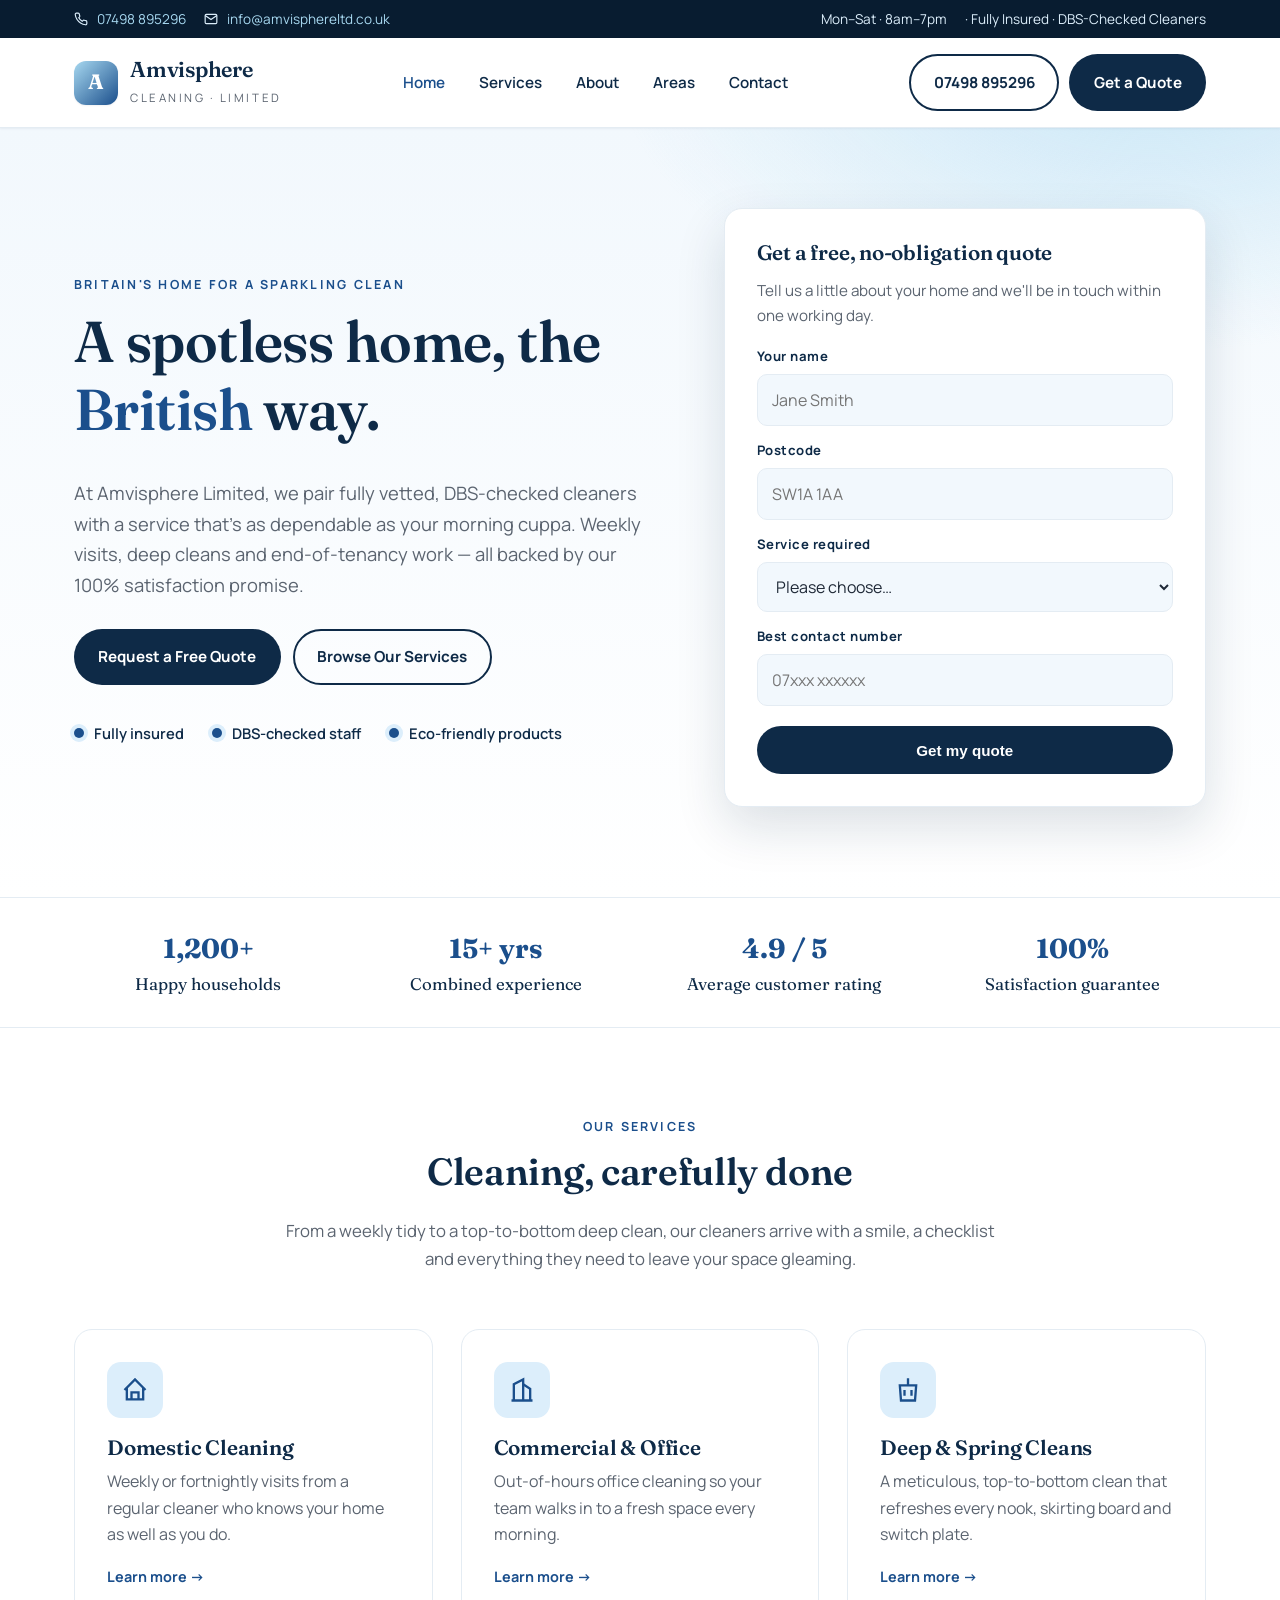
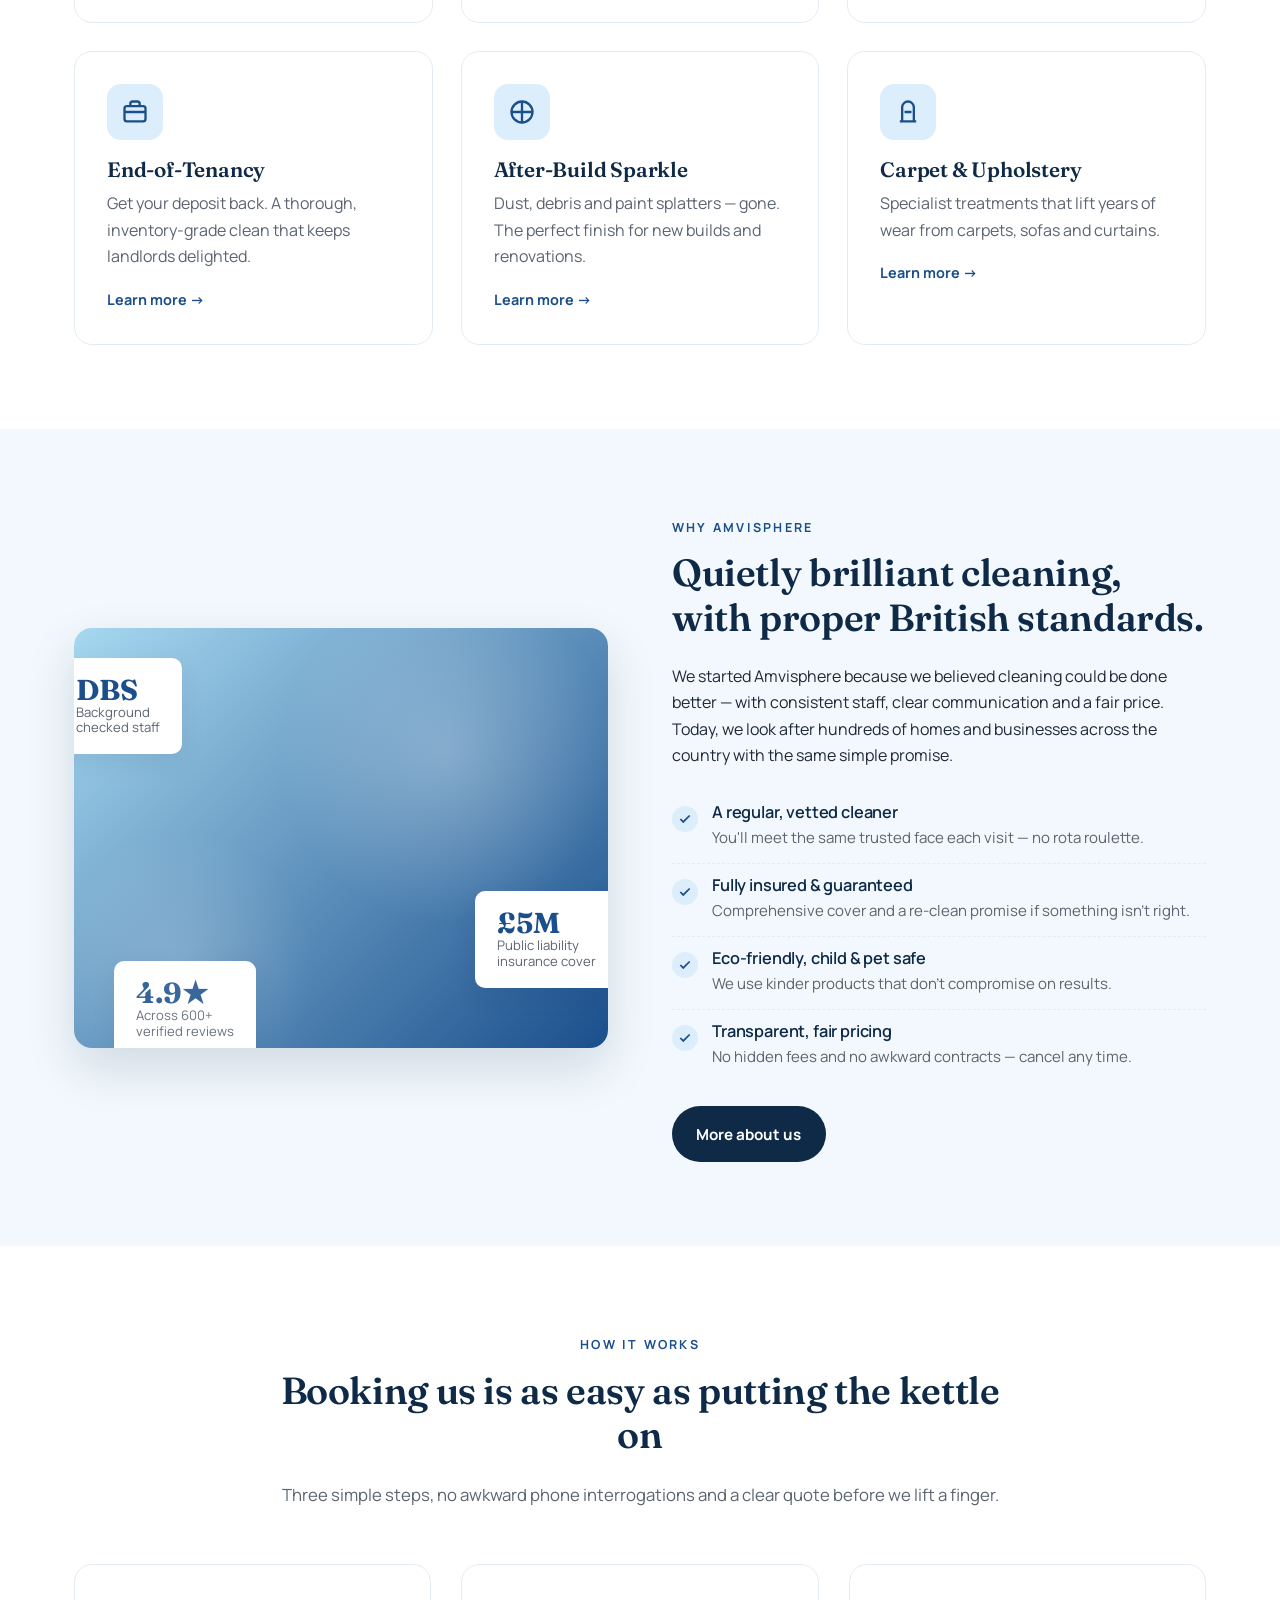
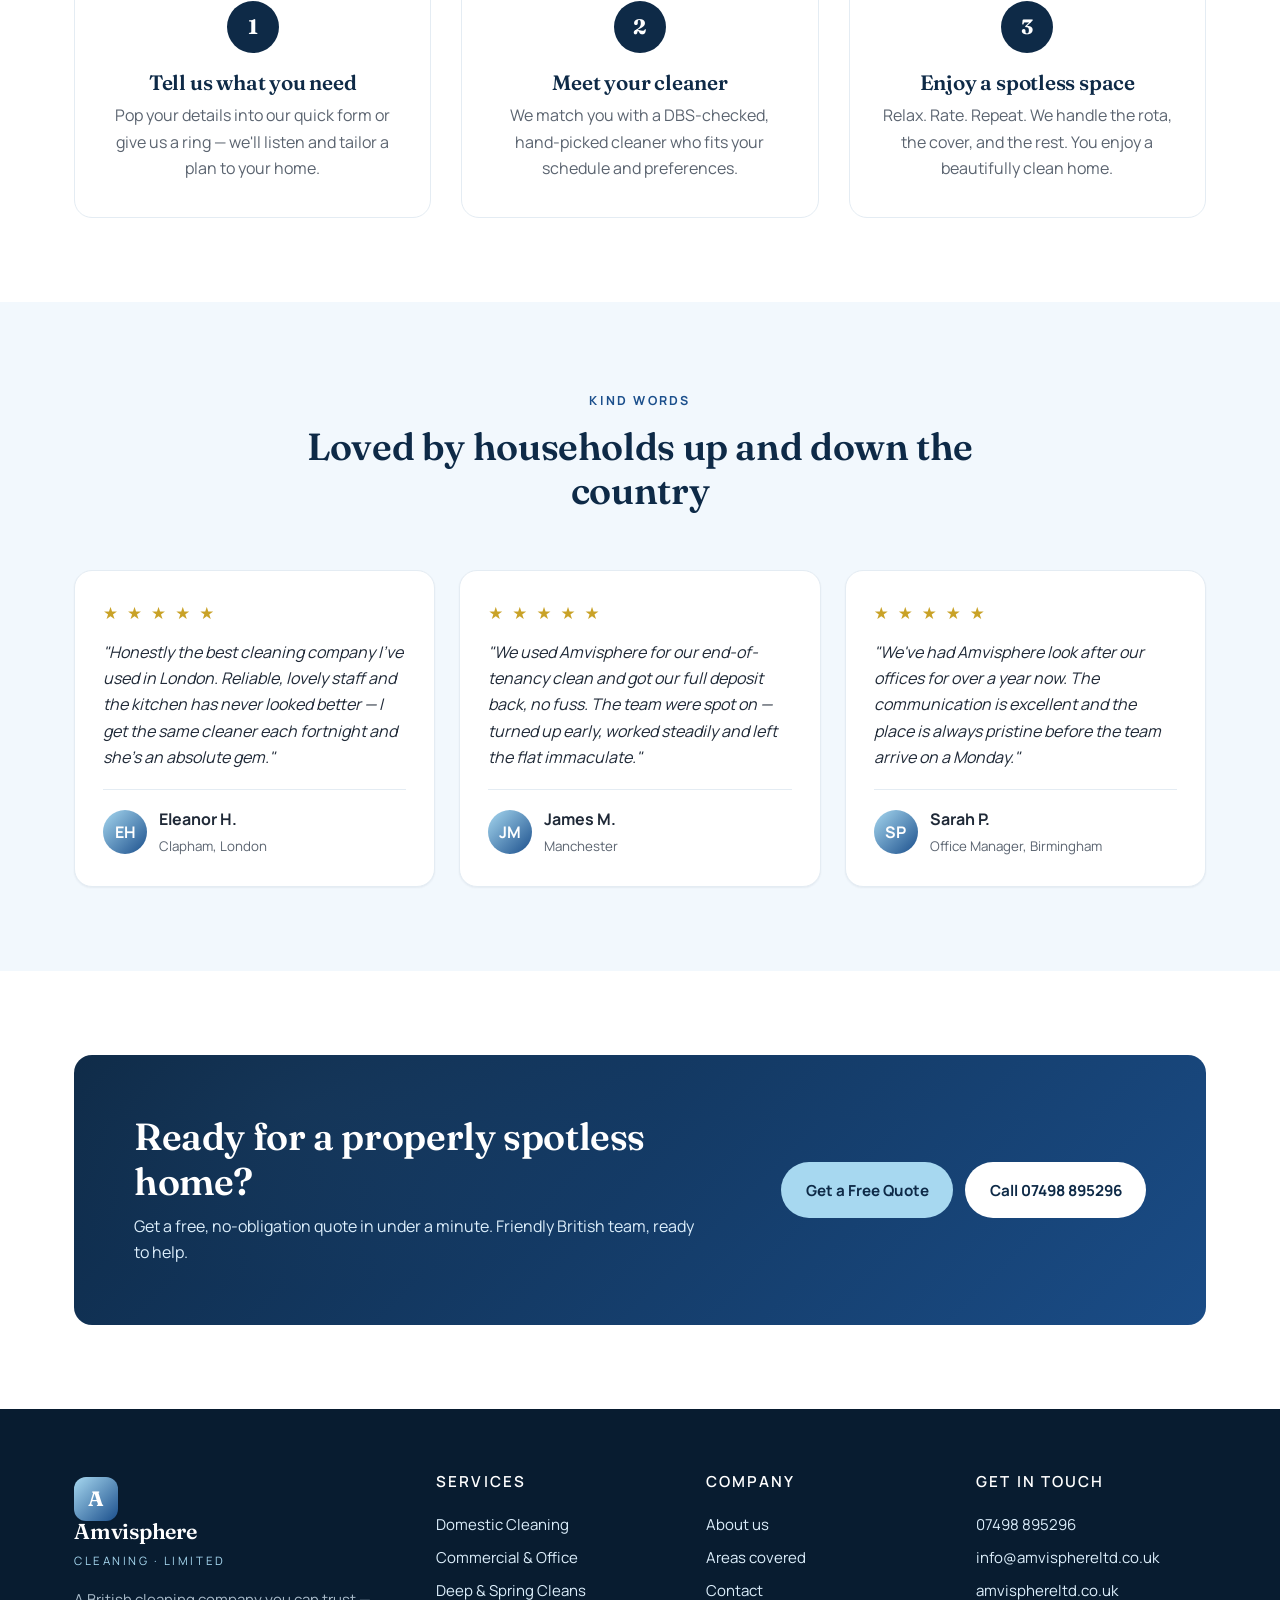
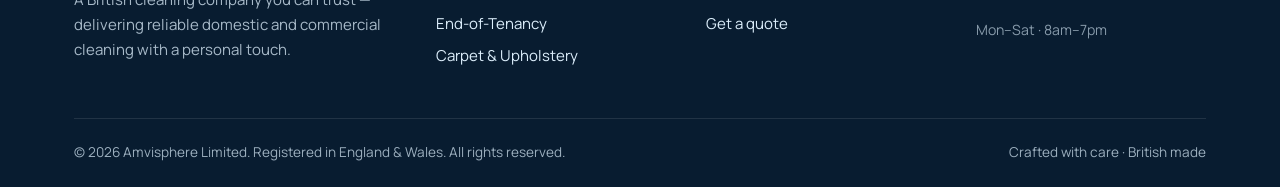
==== commit 47f82532: "Correct email address to info@amvisphereltd.co.uk Match the website domain spelling — adds the missi" ====
--- a/index.html
+++ b/index.html
@@ -24,7 +24,7 @@
         </span>
         <span class="hide-sm">
           <svg viewBox="0 0 24 24" fill="none" stroke="currentColor" stroke-width="2"><path d="M4 4h16c1.1 0 2 .9 2 2v12c0 1.1-.9 2-2 2H4c-1.1 0-2-.9-2-2V6c0-1.1.9-2 2-2z"/><polyline points="22,6 12,13 2,6"/></svg>
-          <a href="mailto:info@amvispherltd.co.uk">info@amvispherltd.co.uk</a>
+          <a href="mailto:info@amvisphereltd.co.uk">info@amvisphereltd.co.uk</a>
         </span>
       </div>
       <div class="topbar-right">
@@ -390,7 +390,7 @@
         <div>
           <h4>Get in touch</h4>
           <a href="tel:+447498895296">07498 895296</a>
-          <a href="mailto:info@amvispherltd.co.uk">info@amvispherltd.co.uk</a>
+          <a href="mailto:info@amvisphereltd.co.uk">info@amvisphereltd.co.uk</a>
           <a href="https://amvisphereltd.co.uk">amvisphereltd.co.uk</a>
           <p style="margin-top:10px; color:rgba(220,238,251,.6); font-size:.88rem;">Mon–Sat · 8am–7pm</p>
         </div>
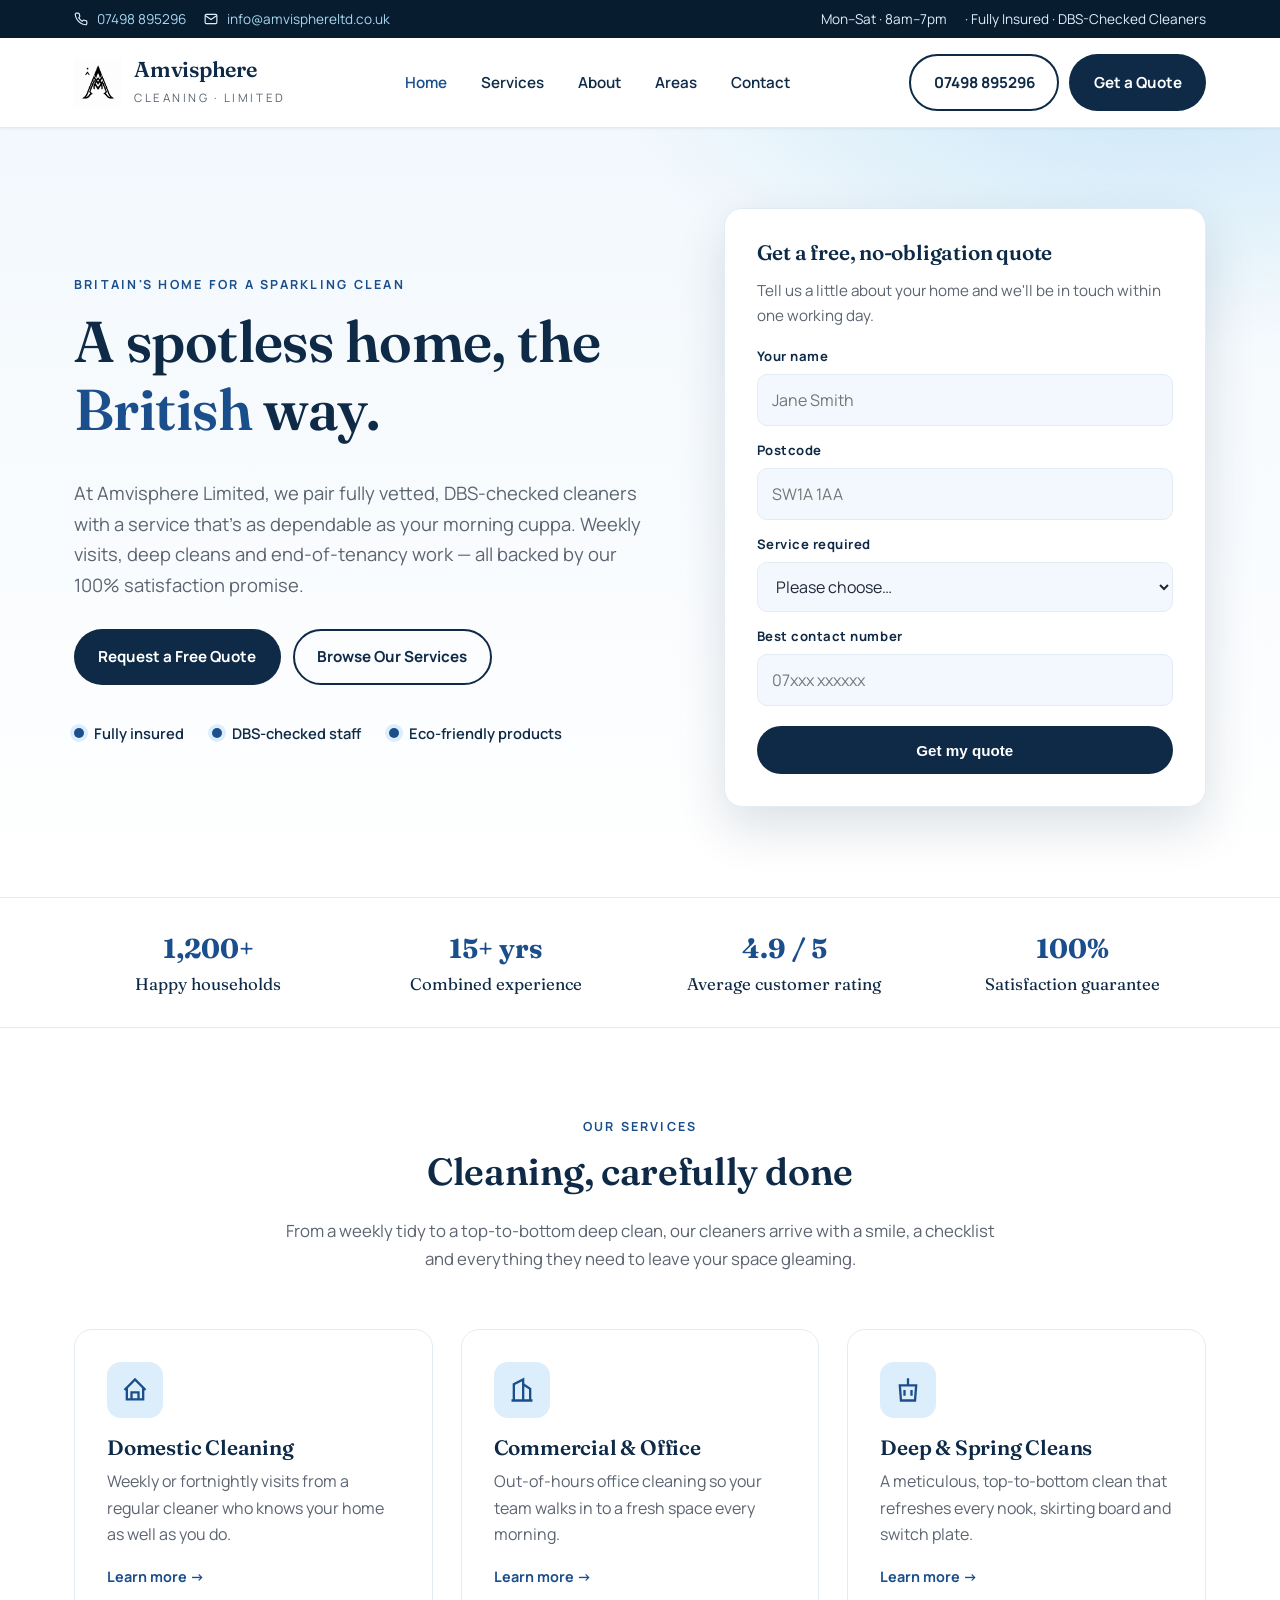
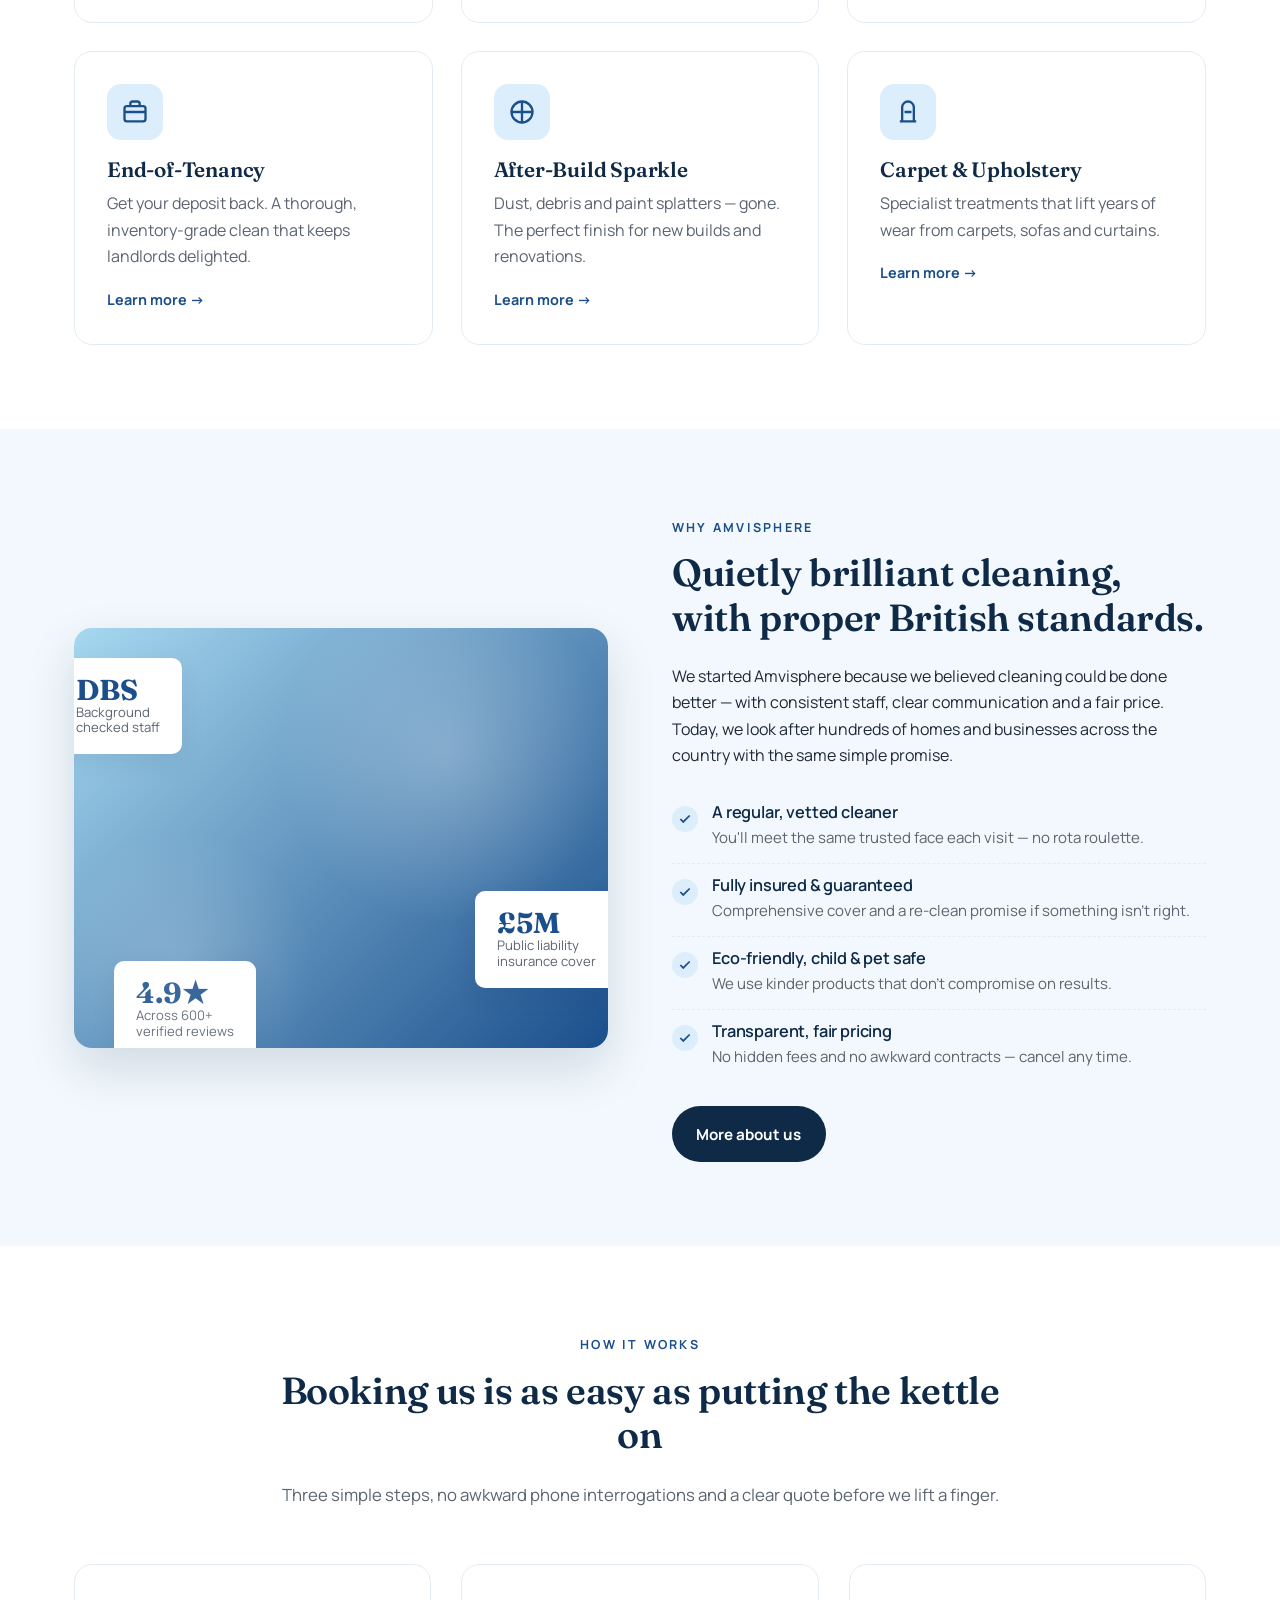
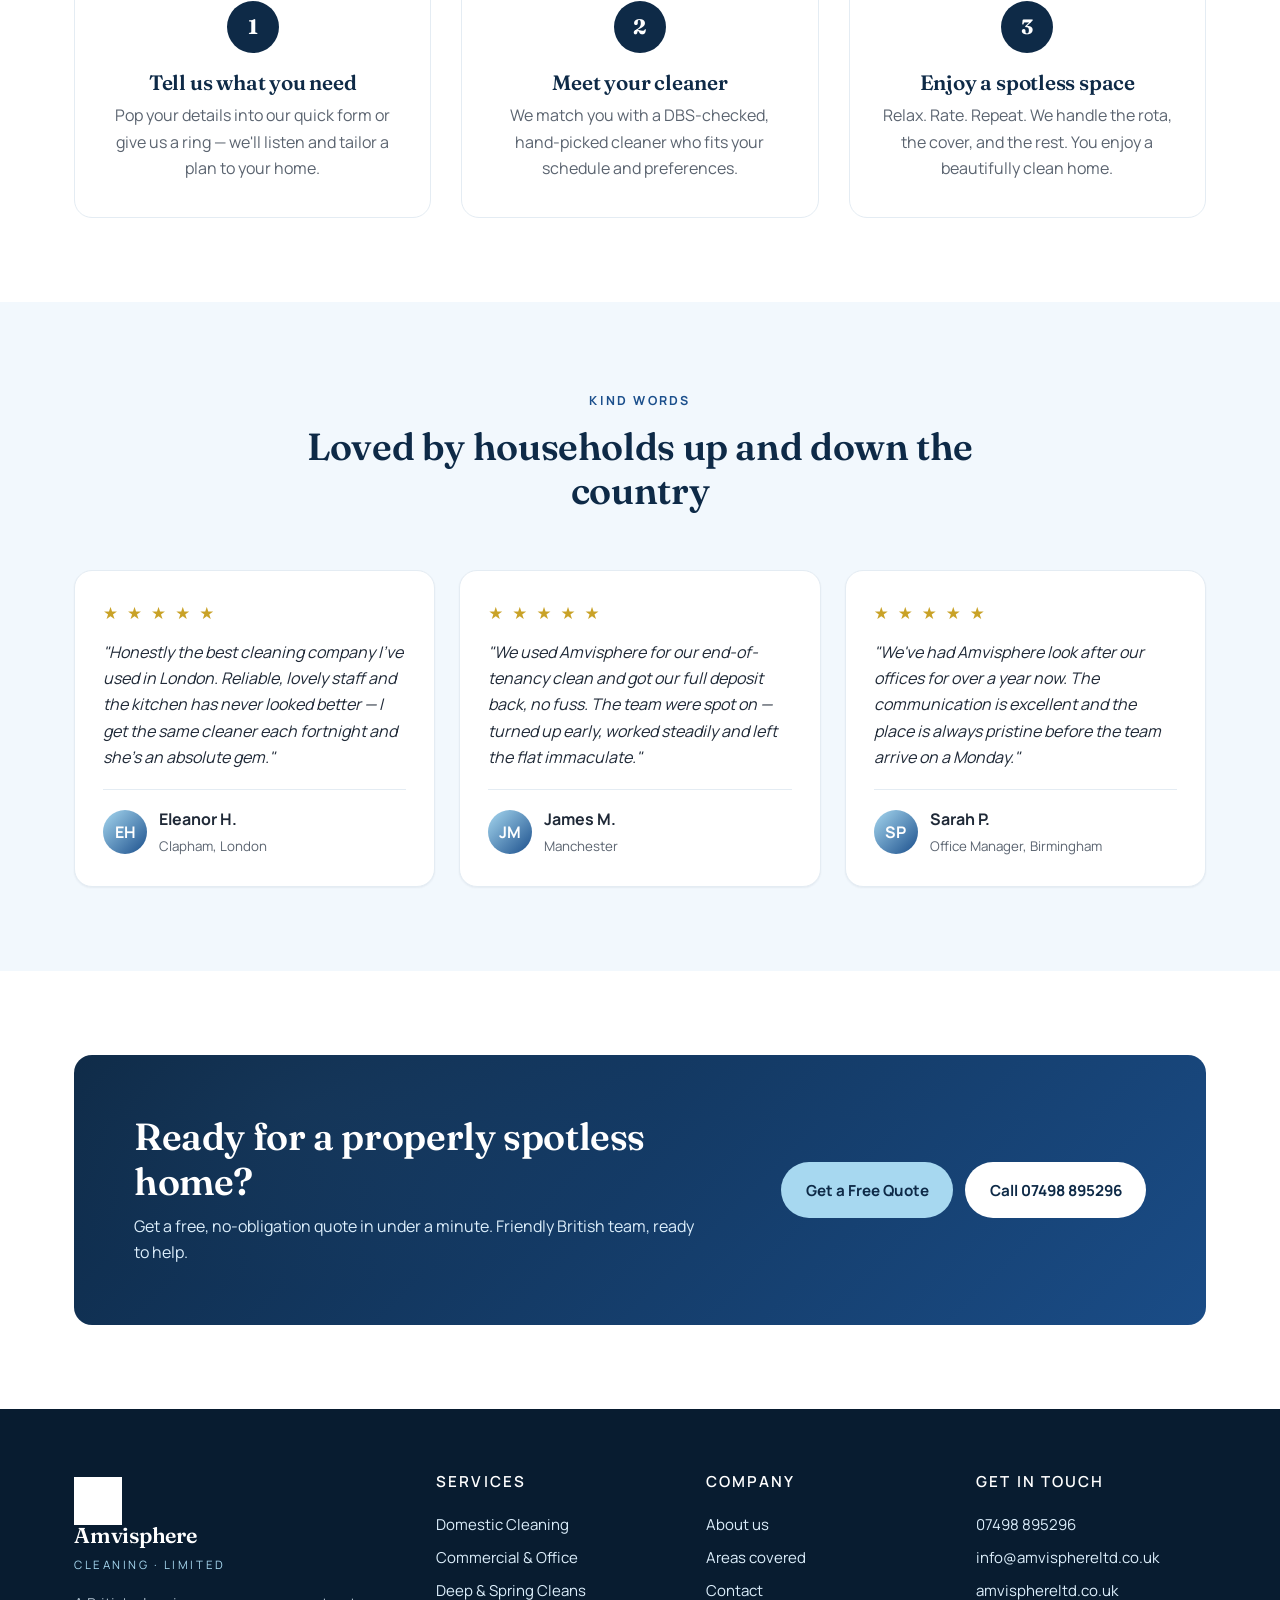
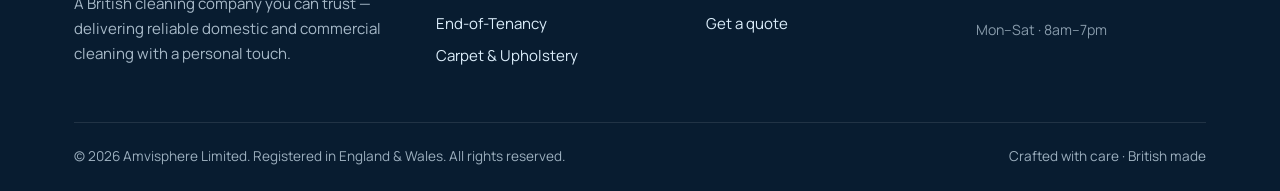
==== commit 43a0b113: "Add Amvisphere logo across header, footer and favicon Replace the placeholder 'A' tile with the new " ====
--- a/index.html
+++ b/index.html
@@ -10,7 +10,7 @@
   <link rel="preconnect" href="https://fonts.gstatic.com" crossorigin>
   <link href="https://fonts.googleapis.com/css2?family=Fraunces:opsz,wght@9..144,500;9..144,600;9..144,700&family=Manrope:wght@400;500;600;700;800&display=swap" rel="stylesheet">
   <link rel="stylesheet" href="assets/css/style.css" />
-  <link rel="icon" href="data:image/svg+xml,%3Csvg xmlns='http://www.w3.org/2000/svg' viewBox='0 0 64 64'%3E%3Crect width='64' height='64' rx='14' fill='%231B4F8C'/%3E%3Ctext x='32' y='42' text-anchor='middle' font-family='Georgia' font-size='30' fill='white' font-weight='700'%3EA%3C/text%3E%3C/svg%3E" />
+  <link rel="icon" type="image/png" href="assets/img/logo.png" />
 </head>
 <body>
 
@@ -38,7 +38,7 @@
   <header class="header">
     <div class="container">
       <a href="index.html" class="brand">
-        <span class="brand-mark">A</span>
+        <span class="brand-mark"><img src="assets/img/logo.png" alt="Amvisphere Limited logo" /></span>
         <span>
           <span class="brand-name">Amvisphere</span>
           <span class="brand-tag">Cleaning · Limited</span>
@@ -364,7 +364,7 @@
       <div class="footer-grid">
         <div class="footer-about">
           <a href="index.html" class="brand">
-            <span class="brand-mark">A</span>
+            <span class="brand-mark"><img src="assets/img/logo.png" alt="Amvisphere Limited logo" /></span>
             <span>
               <span class="brand-name">Amvisphere</span>
               <span class="brand-tag">Cleaning · Limited</span>
--- a/assets/css/style.css
+++ b/assets/css/style.css
@@ -169,15 +169,18 @@
 }
 .brand:hover { color: var(--navy); }
 .brand-mark {
-  width: 44px; height: 44px;
-  border-radius: 12px;
-  background: linear-gradient(135deg, var(--baby-blue) 0%, var(--blue) 100%);
+  width: 48px; height: 48px;
   display: grid; place-items: center;
-  color: var(--white);
-  font-family: var(--font-head);
-  font-weight: 700;
-  font-size: 1.3rem;
-  box-shadow: var(--shadow-sm);
+  flex: none;
+}
+.brand-mark img {
+  width: 100%; height: 100%;
+  object-fit: contain;
+  display: block;
+}
+.footer .brand-mark img,
+.cta-band .brand-mark img {
+  filter: brightness(0) invert(1);
 }
 .brand-name {
   font-family: var(--font-head);
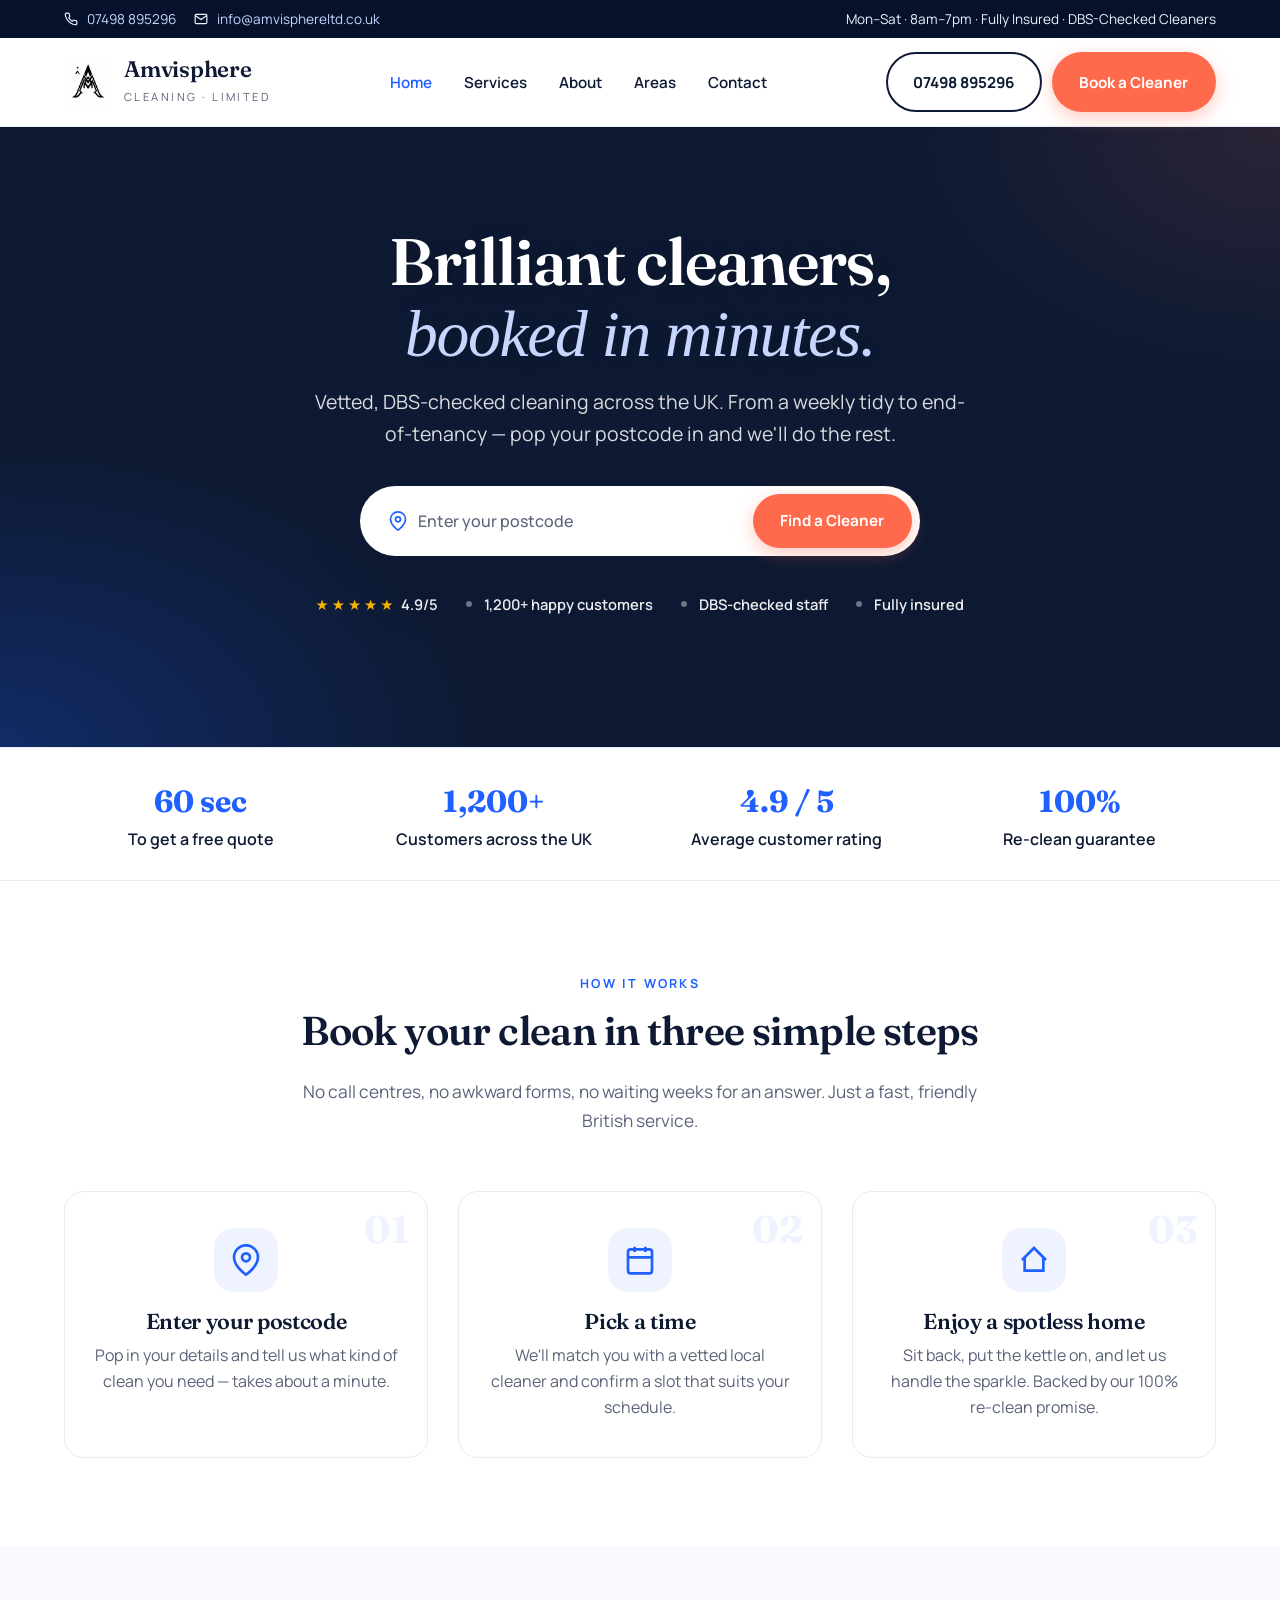
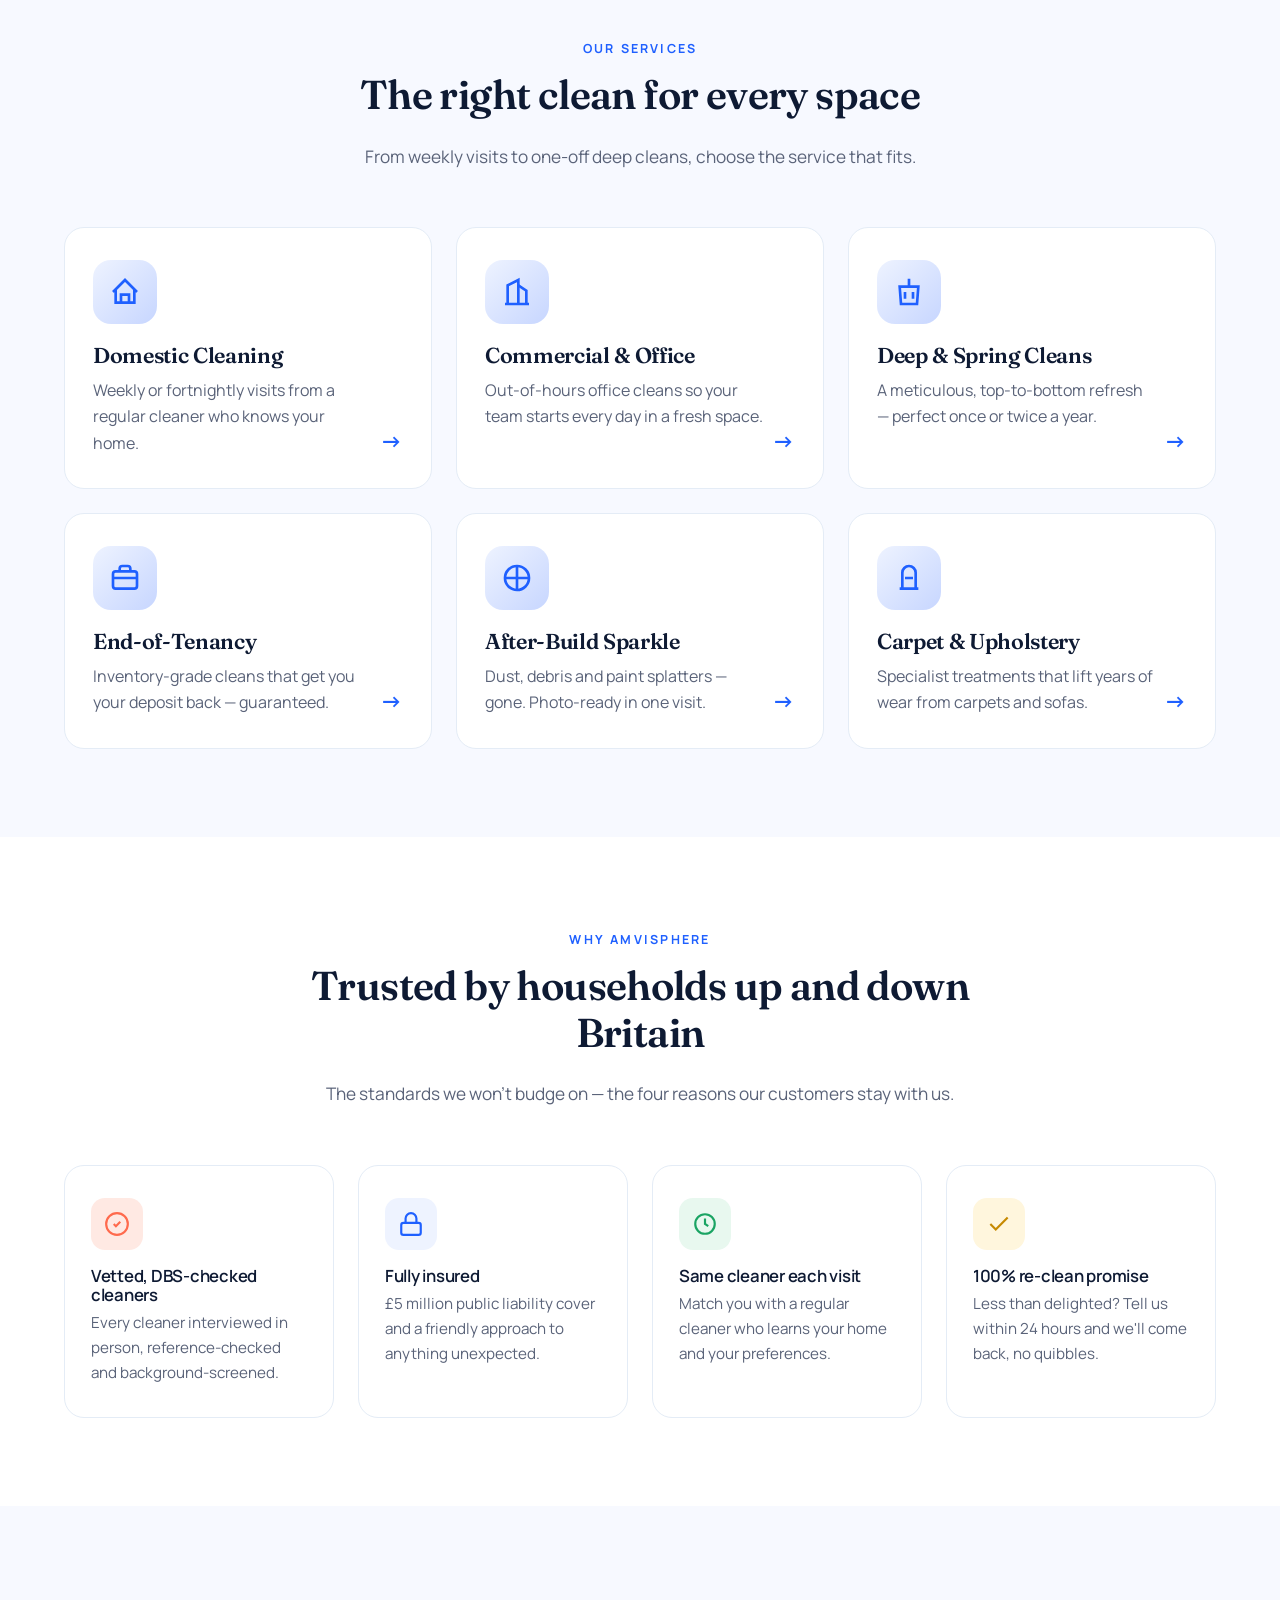
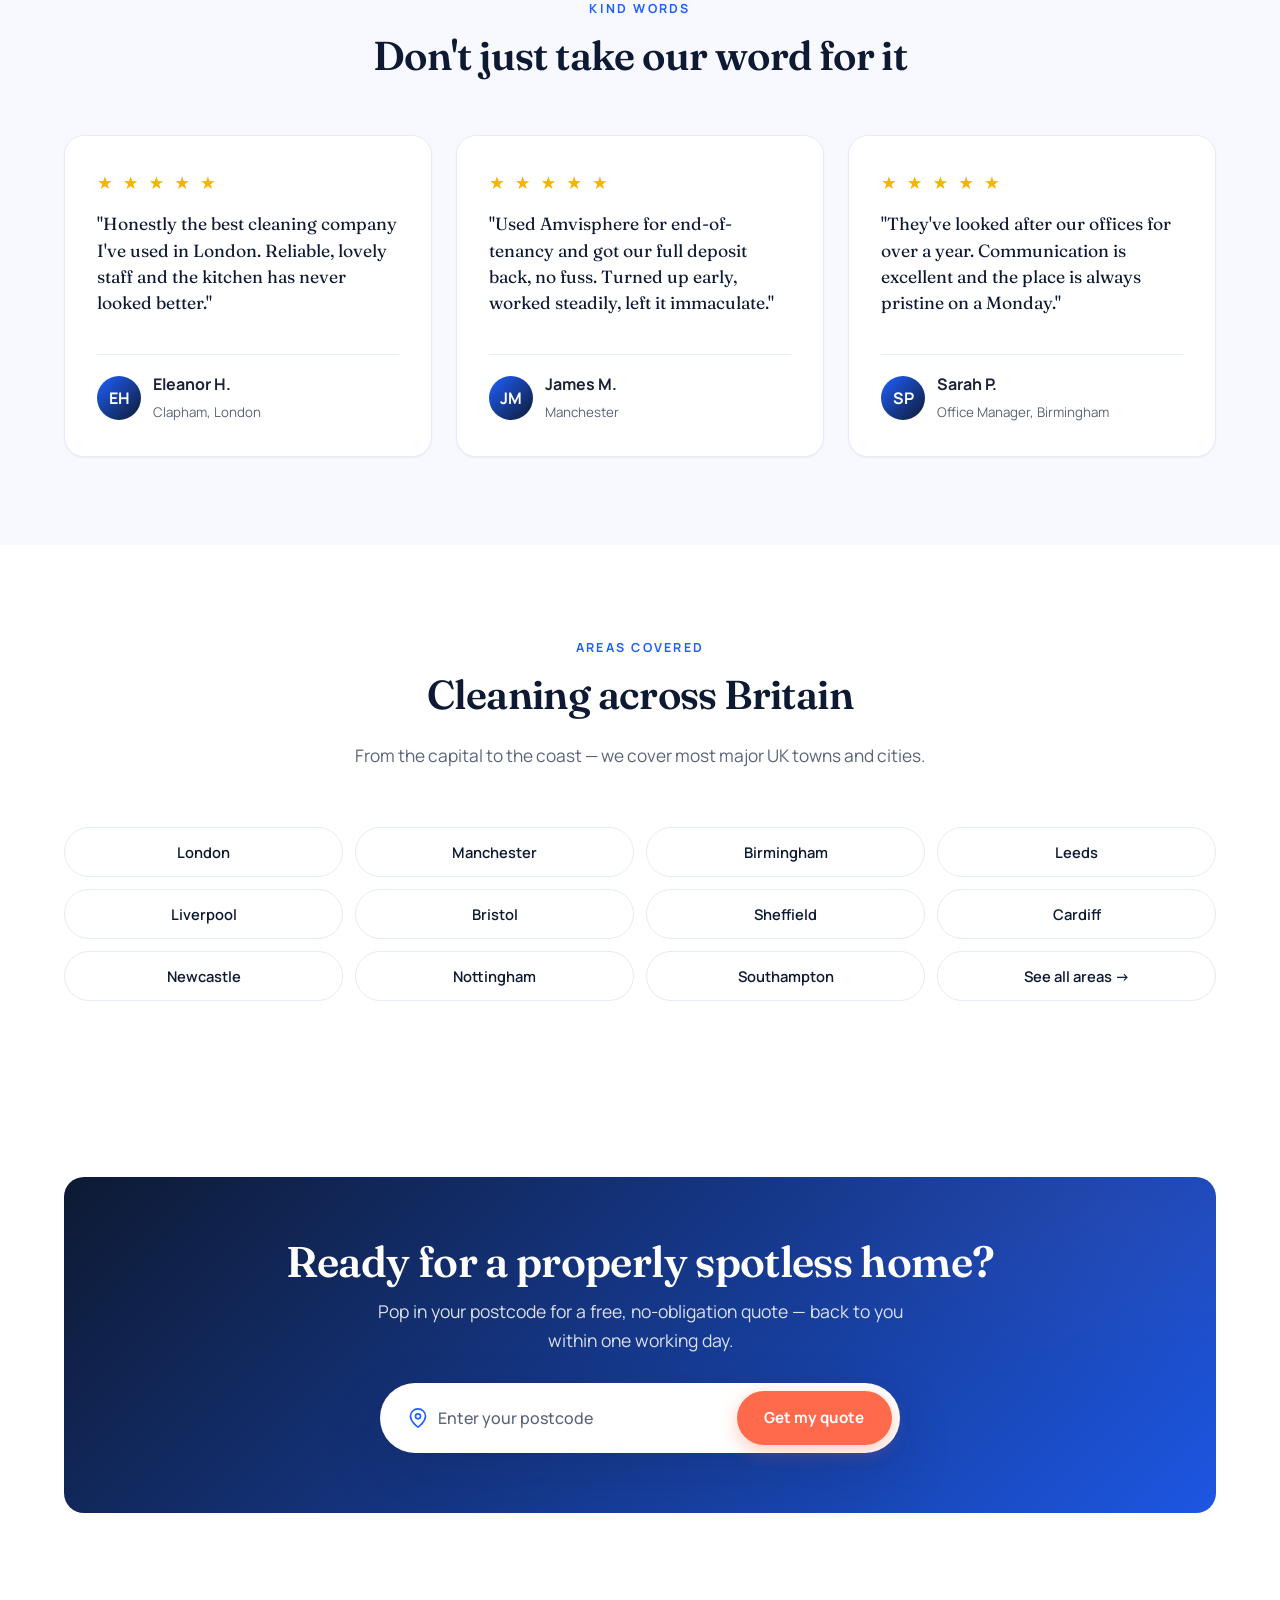
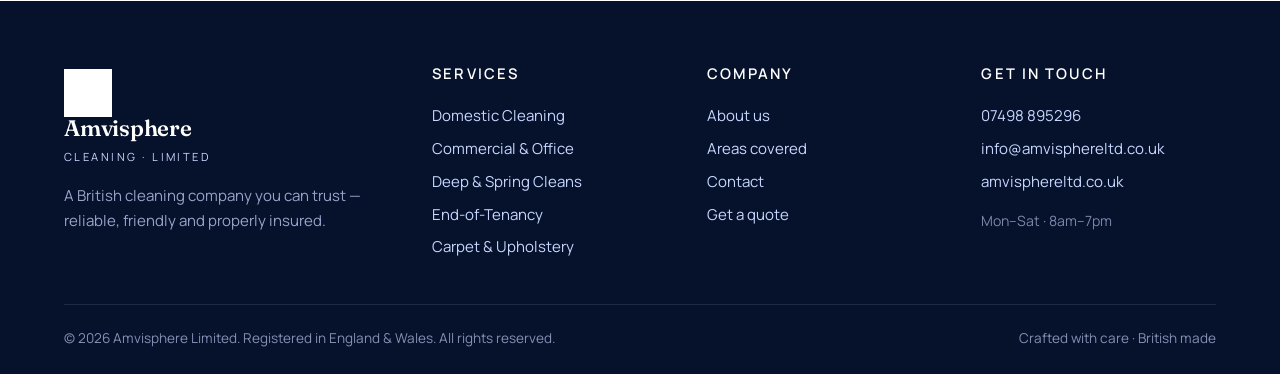
==== commit fb024272: "Redesign site in Housekeep-style marketplace architecture Restructure the home page around a postcod" ====
--- a/index.html
+++ b/index.html
@@ -3,8 +3,8 @@
 <head>
   <meta charset="utf-8" />
   <meta name="viewport" content="width=device-width, initial-scale=1" />
-  <title>Amvisphere Limited — Trusted Domestic & Commercial Cleaners in the UK</title>
-  <meta name="description" content="Amvisphere Limited is a British cleaning company offering reliable domestic, commercial, end-of-tenancy and deep cleaning services. Vetted cleaners, fully insured, satisfaction guaranteed." />
+  <title>Amvisphere Limited — Brilliant Cleaners, Booked in Minutes</title>
+  <meta name="description" content="Book a vetted, DBS-checked cleaner across the UK with Amvisphere Limited. Domestic, commercial, end-of-tenancy and deep cleans. Free quotes — get yours in 60 seconds." />
   <link rel="canonical" href="https://amvisphereltd.co.uk/" />
   <link rel="preconnect" href="https://fonts.googleapis.com">
   <link rel="preconnect" href="https://fonts.gstatic.com" crossorigin>
@@ -28,8 +28,7 @@
         </span>
       </div>
       <div class="topbar-right">
-        <span>Mon–Sat · 8am–7pm</span>
-        <span>· Fully Insured · DBS-Checked Cleaners</span>
+        <span>Mon–Sat · 8am–7pm · Fully Insured · DBS-Checked Cleaners</span>
       </div>
     </div>
   </div>
@@ -53,217 +52,46 @@
       </nav>
       <div class="header-cta">
         <a class="btn btn-ghost" href="tel:+447498895296">07498 895296</a>
-        <a class="btn btn-primary" href="contact.html">Get a Quote</a>
+        <a class="btn btn-primary" href="#book">Book a Cleaner</a>
         <button class="nav-toggle" aria-label="Toggle navigation"><span></span><span></span><span></span></button>
       </div>
     </div>
   </header>
 
-  <!-- Hero -->
-  <section class="hero">
-    <div class="container hero-grid">
-      <div>
-        <span class="eyebrow">Britain's home for a sparkling clean</span>
-        <h1>A spotless home, the <span>British</span> way.</h1>
-        <p class="lead">
-          At Amvisphere Limited, we pair fully vetted, DBS-checked cleaners with a service that's as
-          dependable as your morning cuppa. Weekly visits, deep cleans and end-of-tenancy work —
-          all backed by our 100% satisfaction promise.
-        </p>
-        <div class="hero-ctas">
-          <a class="btn btn-primary" href="contact.html">Request a Free Quote</a>
-          <a class="btn btn-ghost" href="services.html">Browse Our Services</a>
-        </div>
-        <div class="hero-badges">
-          <span class="hero-badge"><span class="dot"></span> Fully insured</span>
-          <span class="hero-badge"><span class="dot"></span> DBS-checked staff</span>
-          <span class="hero-badge"><span class="dot"></span> Eco-friendly products</span>
-        </div>
-      </div>
-
-      <aside class="hero-card">
-        <h3>Get a free, no-obligation quote</h3>
-        <p style="color:var(--muted); margin-bottom:18px; font-size:.95rem;">Tell us a little about your home and we'll be in touch within one working day.</p>
-        <form class="quote-form" data-handler="enquiry" novalidate>
-          <div class="field">
-            <label for="q-name">Your name</label>
-            <input id="q-name" name="name" type="text" placeholder="Jane Smith" required />
-          </div>
-          <div class="field">
-            <label for="q-postcode">Postcode</label>
-            <input id="q-postcode" name="postcode" type="text" placeholder="SW1A 1AA" required />
-          </div>
-          <div class="field">
-            <label for="q-service">Service required</label>
-            <select id="q-service" name="service" required>
-              <option value="">Please choose…</option>
-              <option>Weekly domestic clean</option>
-              <option>Fortnightly domestic clean</option>
-              <option>One-off deep clean</option>
-              <option>End-of-tenancy clean</option>
-              <option>Office / commercial clean</option>
-              <option>After-build / sparkle clean</option>
-            </select>
-          </div>
-          <div class="field">
-            <label for="q-phone">Best contact number</label>
-            <input id="q-phone" name="phone" type="tel" placeholder="07xxx xxxxxx" required />
-          </div>
-          <button type="submit" class="btn btn-primary">Get my quote</button>
-        </form>
-      </aside>
-    </div>
-  </section>
-
-  <!-- Trust strip -->
-  <section class="trust">
-    <div class="container">
-      <div class="trust-row">
-        <div class="trust-item"><strong>1,200+</strong>Happy households</div>
-        <div class="trust-item"><strong>15+ yrs</strong>Combined experience</div>
-        <div class="trust-item"><strong>4.9 / 5</strong>Average customer rating</div>
-        <div class="trust-item"><strong>100%</strong>Satisfaction guarantee</div>
-      </div>
-    </div>
-  </section>
-
-  <!-- Services -->
-  <section>
-    <div class="container">
-      <div class="section-head">
-        <span class="eyebrow">Our Services</span>
-        <h2>Cleaning, carefully done</h2>
-        <p>From a weekly tidy to a top-to-bottom deep clean, our cleaners arrive with a smile, a checklist and everything they need to leave your space gleaming.</p>
-      </div>
-
-      <div class="services-grid">
-        <article class="service-card">
-          <div class="service-icon">
-            <svg viewBox="0 0 24 24" fill="none" stroke="currentColor" stroke-width="2"><path d="M3 12 12 3l9 9"/><path d="M5 10v10h14V10"/><path d="M9 20v-6h6v6"/></svg>
-          </div>
-          <h3>Domestic Cleaning</h3>
-          <p>Weekly or fortnightly visits from a regular cleaner who knows your home as well as you do.</p>
-          <a href="services.html#domestic" class="link">Learn more →</a>
-        </article>
-
-        <article class="service-card">
-          <div class="service-icon">
-            <svg viewBox="0 0 24 24" fill="none" stroke="currentColor" stroke-width="2"><path d="M3 21h18"/><path d="M5 21V7l8-4v18"/><path d="M19 21V11l-6-4"/><path d="M9 9v.01M9 12v.01M9 15v.01M9 18v.01"/></svg>
-          </div>
-          <h3>Commercial & Office</h3>
-          <p>Out-of-hours office cleaning so your team walks in to a fresh space every morning.</p>
-          <a href="services.html#commercial" class="link">Learn more →</a>
-        </article>
-
-        <article class="service-card">
-          <div class="service-icon">
-            <svg viewBox="0 0 24 24" fill="none" stroke="currentColor" stroke-width="2"><path d="M12 2v6"/><path d="M5 8h14l-1 13H6L5 8z"/><path d="M9 12v5M15 12v5"/></svg>
-          </div>
-          <h3>Deep & Spring Cleans</h3>
-          <p>A meticulous, top-to-bottom clean that refreshes every nook, skirting board and switch plate.</p>
-          <a href="services.html#deep" class="link">Learn more →</a>
-        </article>
-
-        <article class="service-card">
-          <div class="service-icon">
-            <svg viewBox="0 0 24 24" fill="none" stroke="currentColor" stroke-width="2"><rect x="3" y="7" width="18" height="13" rx="2"/><path d="M8 7V5a2 2 0 0 1 2-2h4a2 2 0 0 1 2 2v2"/><path d="M3 12h18"/></svg>
-          </div>
-          <h3>End-of-Tenancy</h3>
-          <p>Get your deposit back. A thorough, inventory-grade clean that keeps landlords delighted.</p>
-          <a href="services.html#tenancy" class="link">Learn more →</a>
-        </article>
-
-        <article class="service-card">
-          <div class="service-icon">
-            <svg viewBox="0 0 24 24" fill="none" stroke="currentColor" stroke-width="2"><circle cx="12" cy="12" r="9"/><path d="M12 3v18M3 12h18"/></svg>
-          </div>
-          <h3>After-Build Sparkle</h3>
-          <p>Dust, debris and paint splatters — gone. The perfect finish for new builds and renovations.</p>
-          <a href="services.html#sparkle" class="link">Learn more →</a>
-        </article>
-
-        <article class="service-card">
-          <div class="service-icon">
-            <svg viewBox="0 0 24 24" fill="none" stroke="currentColor" stroke-width="2"><path d="M5 20h14"/><path d="M7 20V8a5 5 0 0 1 10 0v12"/><path d="M9 12h6"/></svg>
-          </div>
-          <h3>Carpet & Upholstery</h3>
-          <p>Specialist treatments that lift years of wear from carpets, sofas and curtains.</p>
-          <a href="services.html#carpet" class="link">Learn more →</a>
-        </article>
-      </div>
-    </div>
-  </section>
-
-  <!-- Why us -->
-  <section class="section-soft">
-    <div class="container split">
-      <div class="split-visual">
-        <div class="stat-card s1">
-          <div>
-            <div class="num">DBS</div>
-            <div class="lbl">Background<br>checked staff</div>
-          </div>
-        </div>
-        <div class="stat-card s2">
-          <div>
-            <div class="num">£5M</div>
-            <div class="lbl">Public liability<br>insurance cover</div>
-          </div>
-        </div>
-        <div class="stat-card s3">
-          <div>
-            <div class="num">4.9★</div>
-            <div class="lbl">Across 600+<br>verified reviews</div>
-          </div>
-        </div>
-      </div>
-      <div>
-        <span class="eyebrow">Why Amvisphere</span>
-        <h2>Quietly brilliant cleaning, with proper British standards.</h2>
-        <p>We started Amvisphere because we believed cleaning could be done better — with consistent staff, clear communication and a fair price. Today, we look after hundreds of homes and businesses across the country with the same simple promise.</p>
-
-        <ul class="feature-list">
-          <li>
-            <span class="tick">
-              <svg width="14" height="14" viewBox="0 0 24 24" fill="none" stroke="currentColor" stroke-width="3"><polyline points="20 6 9 17 4 12"/></svg>
-            </span>
-            <div>
-              <h4>A regular, vetted cleaner</h4>
-              <p>You'll meet the same trusted face each visit — no rota roulette.</p>
-            </div>
-          </li>
-          <li>
-            <span class="tick">
-              <svg width="14" height="14" viewBox="0 0 24 24" fill="none" stroke="currentColor" stroke-width="3"><polyline points="20 6 9 17 4 12"/></svg>
-            </span>
-            <div>
-              <h4>Fully insured & guaranteed</h4>
-              <p>Comprehensive cover and a re-clean promise if something isn't right.</p>
-            </div>
-          </li>
-          <li>
-            <span class="tick">
-              <svg width="14" height="14" viewBox="0 0 24 24" fill="none" stroke="currentColor" stroke-width="3"><polyline points="20 6 9 17 4 12"/></svg>
-            </span>
-            <div>
-              <h4>Eco-friendly, child & pet safe</h4>
-              <p>We use kinder products that don't compromise on results.</p>
-            </div>
-          </li>
-          <li>
-            <span class="tick">
-              <svg width="14" height="14" viewBox="0 0 24 24" fill="none" stroke="currentColor" stroke-width="3"><polyline points="20 6 9 17 4 12"/></svg>
-            </span>
-            <div>
-              <h4>Transparent, fair pricing</h4>
-              <p>No hidden fees and no awkward contracts — cancel any time.</p>
-            </div>
-          </li>
-        </ul>
-
-        <div style="margin-top: 24px;">
-          <a class="btn btn-primary" href="about.html">More about us</a>
-        </div>
+  <!-- HERO with postcode bar -->
+  <section class="hero" id="book">
+    <div class="container hero-center">
+      <h1>Brilliant cleaners,<br><em>booked in minutes.</em></h1>
+      <p class="hero-sub">
+        Vetted, DBS-checked cleaning across the UK. From a weekly tidy
+        to end-of-tenancy — pop your postcode in and we'll do the rest.
+      </p>
+
+      <form class="postcode-bar" data-handler="enquiry" novalidate>
+        <div class="field">
+          <svg viewBox="0 0 24 24" fill="none" stroke="currentColor" stroke-width="2"><path d="M21 10c0 7-9 13-9 13s-9-6-9-13a9 9 0 0 1 18 0z"/><circle cx="12" cy="10" r="3"/></svg>
+          <input type="text" name="postcode" placeholder="Enter your postcode" aria-label="Postcode" required />
+        </div>
+        <button type="submit" class="btn btn-primary">Find a Cleaner</button>
+      </form>
+
+      <div class="hero-trust">
+        <span><span class="star">★ ★ ★ ★ ★</span> 4.9/5</span>
+        <span><span class="dot"></span> 1,200+ happy customers</span>
+        <span><span class="dot"></span> DBS-checked staff</span>
+        <span><span class="dot"></span> Fully insured</span>
+      </div>
+    </div>
+  </section>
+
+  <!-- Stat strip -->
+  <section class="stats">
+    <div class="container">
+      <div class="stat-row">
+        <div class="stat-item"><strong>60 sec</strong>To get a free quote</div>
+        <div class="stat-item"><strong>1,200+</strong>Customers across the UK</div>
+        <div class="stat-item"><strong>4.9 / 5</strong>Average customer rating</div>
+        <div class="stat-item"><strong>100%</strong>Re-clean guarantee</div>
       </div>
     </div>
   </section>
@@ -273,25 +101,137 @@
     <div class="container">
       <div class="section-head">
         <span class="eyebrow">How It Works</span>
-        <h2>Booking us is as easy as putting the kettle on</h2>
-        <p>Three simple steps, no awkward phone interrogations and a clear quote before we lift a finger.</p>
+        <h2>Book your clean in three simple steps</h2>
+        <p>No call centres, no awkward forms, no waiting weeks for an answer. Just a fast, friendly British service.</p>
       </div>
 
       <div class="steps">
         <div class="step">
-          <div class="step-num">1</div>
-          <h3>Tell us what you need</h3>
-          <p>Pop your details into our quick form or give us a ring — we'll listen and tailor a plan to your home.</p>
+          <div class="step-num">01</div>
+          <div class="step-icon">
+            <svg viewBox="0 0 24 24" fill="none" stroke="currentColor" stroke-width="2"><path d="M21 10c0 7-9 13-9 13s-9-6-9-13a9 9 0 0 1 18 0z"/><circle cx="12" cy="10" r="3"/></svg>
+          </div>
+          <h3>Enter your postcode</h3>
+          <p>Pop in your details and tell us what kind of clean you need — takes about a minute.</p>
         </div>
         <div class="step">
-          <div class="step-num">2</div>
-          <h3>Meet your cleaner</h3>
-          <p>We match you with a DBS-checked, hand-picked cleaner who fits your schedule and preferences.</p>
+          <div class="step-num">02</div>
+          <div class="step-icon">
+            <svg viewBox="0 0 24 24" fill="none" stroke="currentColor" stroke-width="2"><rect x="3" y="4" width="18" height="18" rx="2"/><path d="M16 2v4M8 2v4M3 10h18"/></svg>
+          </div>
+          <h3>Pick a time</h3>
+          <p>We'll match you with a vetted local cleaner and confirm a slot that suits your schedule.</p>
         </div>
         <div class="step">
-          <div class="step-num">3</div>
-          <h3>Enjoy a spotless space</h3>
-          <p>Relax. Rate. Repeat. We handle the rota, the cover, and the rest. You enjoy a beautifully clean home.</p>
+          <div class="step-num">03</div>
+          <div class="step-icon">
+            <svg viewBox="0 0 24 24" fill="none" stroke="currentColor" stroke-width="2"><path d="M3 12 12 3l9 9"/><path d="M5 10v10h14V10"/></svg>
+          </div>
+          <h3>Enjoy a spotless home</h3>
+          <p>Sit back, put the kettle on, and let us handle the sparkle. Backed by our 100% re-clean promise.</p>
+        </div>
+      </div>
+    </div>
+  </section>
+
+  <!-- Services tiles -->
+  <section class="section-soft">
+    <div class="container">
+      <div class="section-head">
+        <span class="eyebrow">Our Services</span>
+        <h2>The right clean for every space</h2>
+        <p>From weekly visits to one-off deep cleans, choose the service that fits.</p>
+      </div>
+
+      <div class="services-grid">
+        <a class="service-tile" href="services.html#domestic">
+          <div class="service-icon">
+            <svg viewBox="0 0 24 24" fill="none" stroke="currentColor" stroke-width="2"><path d="M3 12 12 3l9 9"/><path d="M5 10v10h14V10"/><path d="M9 20v-6h6v6"/></svg>
+          </div>
+          <h3>Domestic Cleaning</h3>
+          <p>Weekly or fortnightly visits from a regular cleaner who knows your home.</p>
+        </a>
+
+        <a class="service-tile" href="services.html#commercial">
+          <div class="service-icon">
+            <svg viewBox="0 0 24 24" fill="none" stroke="currentColor" stroke-width="2"><path d="M3 21h18"/><path d="M5 21V7l8-4v18"/><path d="M19 21V11l-6-4"/><path d="M9 9v.01M9 12v.01M9 15v.01M9 18v.01"/></svg>
+          </div>
+          <h3>Commercial & Office</h3>
+          <p>Out-of-hours office cleans so your team starts every day in a fresh space.</p>
+        </a>
+
+        <a class="service-tile" href="services.html#deep">
+          <div class="service-icon">
+            <svg viewBox="0 0 24 24" fill="none" stroke="currentColor" stroke-width="2"><path d="M12 2v6"/><path d="M5 8h14l-1 13H6L5 8z"/><path d="M9 12v5M15 12v5"/></svg>
+          </div>
+          <h3>Deep & Spring Cleans</h3>
+          <p>A meticulous, top-to-bottom refresh — perfect once or twice a year.</p>
+        </a>
+
+        <a class="service-tile" href="services.html#tenancy">
+          <div class="service-icon">
+            <svg viewBox="0 0 24 24" fill="none" stroke="currentColor" stroke-width="2"><rect x="3" y="7" width="18" height="13" rx="2"/><path d="M8 7V5a2 2 0 0 1 2-2h4a2 2 0 0 1 2 2v2"/><path d="M3 12h18"/></svg>
+          </div>
+          <h3>End-of-Tenancy</h3>
+          <p>Inventory-grade cleans that get you your deposit back — guaranteed.</p>
+        </a>
+
+        <a class="service-tile" href="services.html#sparkle">
+          <div class="service-icon">
+            <svg viewBox="0 0 24 24" fill="none" stroke="currentColor" stroke-width="2"><circle cx="12" cy="12" r="9"/><path d="M12 3v18M3 12h18"/></svg>
+          </div>
+          <h3>After-Build Sparkle</h3>
+          <p>Dust, debris and paint splatters — gone. Photo-ready in one visit.</p>
+        </a>
+
+        <a class="service-tile" href="services.html#carpet">
+          <div class="service-icon">
+            <svg viewBox="0 0 24 24" fill="none" stroke="currentColor" stroke-width="2"><path d="M5 20h14"/><path d="M7 20V8a5 5 0 0 1 10 0v12"/><path d="M9 12h6"/></svg>
+          </div>
+          <h3>Carpet & Upholstery</h3>
+          <p>Specialist treatments that lift years of wear from carpets and sofas.</p>
+        </a>
+      </div>
+    </div>
+  </section>
+
+  <!-- Why us / trust grid -->
+  <section>
+    <div class="container">
+      <div class="section-head">
+        <span class="eyebrow">Why Amvisphere</span>
+        <h2>Trusted by households up and down Britain</h2>
+        <p>The standards we won't budge on — the four reasons our customers stay with us.</p>
+      </div>
+
+      <div class="trust-grid">
+        <div class="trust-card">
+          <div class="icon">
+            <svg viewBox="0 0 24 24" fill="none" stroke="currentColor" stroke-width="2"><path d="M9 12l2 2 4-4"/><circle cx="12" cy="12" r="10"/></svg>
+          </div>
+          <h3>Vetted, DBS-checked cleaners</h3>
+          <p>Every cleaner interviewed in person, reference-checked and background-screened.</p>
+        </div>
+        <div class="trust-card">
+          <div class="icon">
+            <svg viewBox="0 0 24 24" fill="none" stroke="currentColor" stroke-width="2"><rect x="3" y="11" width="18" height="11" rx="2"/><path d="M7 11V7a5 5 0 0 1 10 0v4"/></svg>
+          </div>
+          <h3>Fully insured</h3>
+          <p>£5 million public liability cover and a friendly approach to anything unexpected.</p>
+        </div>
+        <div class="trust-card">
+          <div class="icon">
+            <svg viewBox="0 0 24 24" fill="none" stroke="currentColor" stroke-width="2"><circle cx="12" cy="12" r="9"/><polyline points="12 7 12 12 15 14"/></svg>
+          </div>
+          <h3>Same cleaner each visit</h3>
+          <p>Match you with a regular cleaner who learns your home and your preferences.</p>
+        </div>
+        <div class="trust-card">
+          <div class="icon">
+            <svg viewBox="0 0 24 24" fill="none" stroke="currentColor" stroke-width="2"><path d="M20 6 9 17l-5-5"/></svg>
+          </div>
+          <h3>100% re-clean promise</h3>
+          <p>Less than delighted? Tell us within 24 hours and we'll come back, no quibbles.</p>
         </div>
       </div>
     </div>
@@ -302,12 +242,12 @@
     <div class="container">
       <div class="section-head">
         <span class="eyebrow">Kind Words</span>
-        <h2>Loved by households up and down the country</h2>
+        <h2>Don't just take our word for it</h2>
       </div>
       <div class="testimonials">
         <div class="testimonial">
           <div class="stars">★ ★ ★ ★ ★</div>
-          <p>"Honestly the best cleaning company I've used in London. Reliable, lovely staff and the kitchen has never looked better — I get the same cleaner each fortnight and she's an absolute gem."</p>
+          <p>"Honestly the best cleaning company I've used in London. Reliable, lovely staff and the kitchen has never looked better."</p>
           <div class="who">
             <div class="avatar">EH</div>
             <div>
@@ -318,7 +258,7 @@
         </div>
         <div class="testimonial">
           <div class="stars">★ ★ ★ ★ ★</div>
-          <p>"We used Amvisphere for our end-of-tenancy clean and got our full deposit back, no fuss. The team were spot on — turned up early, worked steadily and left the flat immaculate."</p>
+          <p>"Used Amvisphere for end-of-tenancy and got our full deposit back, no fuss. Turned up early, worked steadily, left it immaculate."</p>
           <div class="who">
             <div class="avatar">JM</div>
             <div>
@@ -329,7 +269,7 @@
         </div>
         <div class="testimonial">
           <div class="stars">★ ★ ★ ★ ★</div>
-          <p>"We've had Amvisphere look after our offices for over a year now. The communication is excellent and the place is always pristine before the team arrive on a Monday."</p>
+          <p>"They've looked after our offices for over a year. Communication is excellent and the place is always pristine on a Monday."</p>
           <div class="who">
             <div class="avatar">SP</div>
             <div>
@@ -342,18 +282,44 @@
     </div>
   </section>
 
-  <!-- CTA band -->
+  <!-- Areas teaser -->
   <section>
     <div class="container">
+      <div class="section-head">
+        <span class="eyebrow">Areas Covered</span>
+        <h2>Cleaning across Britain</h2>
+        <p>From the capital to the coast — we cover most major UK towns and cities.</p>
+      </div>
+      <div class="areas-grid">
+        <a class="area-chip" href="areas.html">London</a>
+        <a class="area-chip" href="areas.html">Manchester</a>
+        <a class="area-chip" href="areas.html">Birmingham</a>
+        <a class="area-chip" href="areas.html">Leeds</a>
+        <a class="area-chip" href="areas.html">Liverpool</a>
+        <a class="area-chip" href="areas.html">Bristol</a>
+        <a class="area-chip" href="areas.html">Sheffield</a>
+        <a class="area-chip" href="areas.html">Cardiff</a>
+        <a class="area-chip" href="areas.html">Newcastle</a>
+        <a class="area-chip" href="areas.html">Nottingham</a>
+        <a class="area-chip" href="areas.html">Southampton</a>
+        <a class="area-chip" href="areas.html">See all areas →</a>
+      </div>
+    </div>
+  </section>
+
+  <!-- CTA band with postcode bar -->
+  <section>
+    <div class="container">
       <div class="cta-band">
-        <div>
-          <h2>Ready for a properly spotless home?</h2>
-          <p>Get a free, no-obligation quote in under a minute. Friendly British team, ready to help.</p>
-        </div>
-        <div class="ctas">
-          <a class="btn btn-secondary" href="contact.html">Get a Free Quote</a>
-          <a class="btn btn-light" href="tel:+447498895296">Call 07498 895296</a>
-        </div>
+        <h2>Ready for a properly spotless home?</h2>
+        <p>Pop in your postcode for a free, no-obligation quote — back to you within one working day.</p>
+        <form class="postcode-bar" data-handler="enquiry" novalidate>
+          <div class="field">
+            <svg viewBox="0 0 24 24" fill="none" stroke="currentColor" stroke-width="2"><path d="M21 10c0 7-9 13-9 13s-9-6-9-13a9 9 0 0 1 18 0z"/><circle cx="12" cy="10" r="3"/></svg>
+            <input type="text" name="postcode" placeholder="Enter your postcode" aria-label="Postcode" required />
+          </div>
+          <button type="submit" class="btn btn-primary">Get my quote</button>
+        </form>
       </div>
     </div>
   </section>
@@ -370,7 +336,7 @@
               <span class="brand-tag">Cleaning · Limited</span>
             </span>
           </a>
-          <p>A British cleaning company you can trust — delivering reliable domestic and commercial cleaning with a personal touch.</p>
+          <p>A British cleaning company you can trust — reliable, friendly and properly insured.</p>
         </div>
         <div>
           <h4>Services</h4>
@@ -392,7 +358,7 @@
           <a href="tel:+447498895296">07498 895296</a>
           <a href="mailto:info@amvisphereltd.co.uk">info@amvisphereltd.co.uk</a>
           <a href="https://amvisphereltd.co.uk">amvisphereltd.co.uk</a>
-          <p style="margin-top:10px; color:rgba(220,238,251,.6); font-size:.88rem;">Mon–Sat · 8am–7pm</p>
+          <p style="margin-top:10px; color:rgba(199,214,255,.6); font-size:.88rem;">Mon–Sat · 8am–7pm</p>
         </div>
       </div>
       <div class="footer-bottom">
--- a/assets/css/style.css
+++ b/assets/css/style.css
@@ -1,34 +1,42 @@
 /* ============================================================
    Amvisphere Limited — Site Stylesheet
-   Palette: baby blue, white, dark navy
+   Housekeep-inspired marketplace architecture with British editorial type
+   Palette: bright primary blue + coral CTA + navy + white
    ============================================================ */
 
 :root {
-  --baby-blue: #A7D8F0;
-  --baby-blue-soft: #DCEEFB;
-  --baby-blue-tint: #F2F8FD;
-  --navy: #0E2A47;
-  --navy-deep: #081C30;
-  --blue: #1B4F8C;
-  --blue-hover: #143E6E;
+  /* Primary blues */
+  --blue: #1F60FF;
+  --blue-hover: #1A4ED8;
+  --blue-soft: #EEF3FF;
+  --blue-tint: #F7F9FF;
+  --blue-mid: #C7D6FF;
+  /* Navy / ink */
+  --navy: #0E1A33;
+  --navy-deep: #06112B;
+  --ink: #1A2236;
+  --muted: #5A6379;
+  --line: #E4ECF6;
+  /* Accent / CTA — coral */
+  --coral: #FF6A4D;
+  --coral-hover: #E55A3A;
+  --coral-soft: #FFE9E3;
+  /* Other */
   --white: #FFFFFF;
-  --ink: #1F2937;
-  --muted: #5B6470;
-  --line: #E4ECF3;
-  --gold: #C9A227;
-  --shadow-sm: 0 1px 2px rgba(14, 42, 71, 0.06);
-  --shadow-md: 0 8px 24px rgba(14, 42, 71, 0.08);
-  --shadow-lg: 0 20px 50px rgba(14, 42, 71, 0.14);
+  --gold: #F5B400;
+  --shadow-sm: 0 1px 2px rgba(14, 26, 51, 0.06);
+  --shadow-md: 0 12px 28px rgba(14, 26, 51, 0.10);
+  --shadow-lg: 0 24px 60px rgba(14, 26, 51, 0.16);
   --radius-sm: 6px;
-  --radius-md: 10px;
-  --radius-lg: 18px;
-  --max-width: 1180px;
+  --radius-md: 12px;
+  --radius-lg: 20px;
+  --radius-pill: 999px;
+  --max-width: 1200px;
   --font-body: 'Manrope', system-ui, -apple-system, 'Segoe UI', Roboto, sans-serif;
   --font-head: 'Fraunces', Georgia, 'Times New Roman', serif;
 }
 
 * { box-sizing: border-box; }
-
 html { scroll-behavior: smooth; }
 
 body {
@@ -54,13 +62,13 @@
   font-family: var(--font-head);
   color: var(--navy);
   font-weight: 600;
-  letter-spacing: -0.01em;
+  letter-spacing: -0.015em;
   margin: 0 0 .6em;
-  line-height: 1.18;
-}
-h1 { font-size: clamp(2.1rem, 4vw + .5rem, 3.6rem); }
-h2 { font-size: clamp(1.6rem, 2.2vw + .6rem, 2.4rem); }
-h3 { font-size: 1.3rem; }
+  line-height: 1.15;
+}
+h1 { font-size: clamp(2.3rem, 4.5vw + .5rem, 4rem); }
+h2 { font-size: clamp(1.7rem, 2.4vw + .6rem, 2.6rem); }
+h3 { font-size: 1.35rem; }
 
 p { margin: 0 0 1em; color: var(--ink); }
 
@@ -81,9 +89,9 @@
 }
 
 .lead {
-  font-size: 1.15rem;
+  font-size: 1.18rem;
   color: var(--muted);
-  max-width: 65ch;
+  max-width: 60ch;
 }
 
 /* ---------- Buttons ---------- */
@@ -92,26 +100,29 @@
   align-items: center;
   justify-content: center;
   gap: .55rem;
-  padding: .85rem 1.4rem;
-  border-radius: 999px;
+  padding: .95rem 1.6rem;
+  border-radius: var(--radius-pill);
   font-weight: 700;
   font-size: .95rem;
   cursor: pointer;
   border: 2px solid transparent;
   transition: transform .15s ease, background .2s ease, color .2s ease, box-shadow .2s ease;
   white-space: nowrap;
+  font-family: var(--font-body);
 }
 .btn:hover { transform: translateY(-1px); }
 .btn-primary {
-  background: var(--navy);
+  background: var(--coral);
   color: var(--white);
-}
-.btn-primary:hover { background: var(--blue); color: var(--white); }
-.btn-secondary {
-  background: var(--baby-blue);
-  color: var(--navy);
-}
-.btn-secondary:hover { background: var(--baby-blue-soft); color: var(--navy); }
+  box-shadow: 0 6px 18px rgba(255, 106, 77, .35);
+}
+.btn-primary:hover { background: var(--coral-hover); color: var(--white); }
+.btn-blue {
+  background: var(--blue);
+  color: var(--white);
+  box-shadow: 0 6px 18px rgba(31, 96, 255, .28);
+}
+.btn-blue:hover { background: var(--blue-hover); color: var(--white); }
 .btn-ghost {
   background: transparent;
   color: var(--navy);
@@ -122,12 +133,13 @@
   background: var(--white);
   color: var(--navy);
 }
-.btn-light:hover { background: var(--baby-blue-soft); }
+.btn-light:hover { background: var(--blue-soft); }
+.btn-lg { padding: 1.1rem 2rem; font-size: 1rem; }
 
 /* ---------- Top Bar ---------- */
 .topbar {
   background: var(--navy-deep);
-  color: var(--baby-blue-soft);
+  color: var(--blue-soft);
   font-size: .85rem;
 }
 .topbar .container {
@@ -139,7 +151,7 @@
   gap: 16px;
   flex-wrap: wrap;
 }
-.topbar a { color: var(--baby-blue); }
+.topbar a { color: var(--blue-mid); }
 .topbar a:hover { color: var(--white); }
 .topbar-left, .topbar-right { display: flex; gap: 18px; align-items: center; flex-wrap: wrap; }
 .topbar svg { width: 14px; height: 14px; vertical-align: -2px; margin-right: 6px; }
@@ -157,8 +169,8 @@
   display: flex;
   justify-content: space-between;
   align-items: center;
-  padding-top: 16px;
-  padding-bottom: 16px;
+  padding-top: 14px;
+  padding-bottom: 14px;
   gap: 24px;
 }
 .brand {
@@ -184,7 +196,7 @@
 }
 .brand-name {
   font-family: var(--font-head);
-  font-size: 1.35rem;
+  font-size: 1.4rem;
   font-weight: 600;
   letter-spacing: -0.01em;
   line-height: 1;
@@ -192,17 +204,16 @@
 .brand-tag {
   display: block;
   font-family: var(--font-body);
-  font-size: .72rem;
+  font-size: .7rem;
   letter-spacing: .22em;
   text-transform: uppercase;
   color: var(--muted);
   margin-top: 4px;
 }
-
 .nav {
   display: flex;
   align-items: center;
-  gap: 6px;
+  gap: 4px;
 }
 .nav a {
   color: var(--navy);
@@ -211,7 +222,7 @@
   border-radius: 8px;
   font-size: .95rem;
 }
-.nav a:hover { background: var(--baby-blue-soft); color: var(--navy); }
+.nav a:hover { background: var(--blue-soft); color: var(--blue); }
 .nav a.active { color: var(--blue); }
 
 .header-cta { display: flex; gap: 10px; align-items: center; }
@@ -229,240 +240,140 @@
   width: 22px; height: 2px;
   background: var(--navy);
   margin: 5px 0;
-  transition: transform .2s ease;
-}
-
-/* ---------- Hero ---------- */
+}
+
+/* ============================================================
+   HERO — Housekeep-style postcode-first booking hero
+   ============================================================ */
 .hero {
   position: relative;
+  background: var(--navy);
+  color: var(--white);
+  overflow: hidden;
+  min-height: 620px;
+  display: flex;
+  align-items: center;
+  padding: 90px 0 120px;
+}
+.hero::before {
+  content: "";
+  position: absolute;
+  inset: 0;
+  background-image:
+    linear-gradient(120deg, rgba(14, 26, 51, .94) 0%, rgba(14, 26, 51, .72) 55%, rgba(14, 26, 51, .35) 100%),
+    url('https://images.unsplash.com/photo-1581578731548-c64695cc6952?auto=format&fit=crop&w=1600&q=80');
+  background-size: cover;
+  background-position: center right;
+  z-index: 0;
+}
+.hero::after {
+  content: "";
+  position: absolute;
+  inset: 0;
   background:
-    radial-gradient(900px 500px at 90% -10%, rgba(167, 216, 240, .55), transparent 60%),
-    linear-gradient(180deg, var(--baby-blue-tint) 0%, var(--white) 100%);
-  padding: 80px 0 90px;
-  overflow: hidden;
-}
-.hero-grid {
-  display: grid;
-  grid-template-columns: 1.1fr .9fr;
-  gap: 60px;
-  align-items: center;
-}
-.hero h1 span { color: var(--blue); }
-.hero p.lead { margin-bottom: 1.8rem; }
-.hero-ctas { display: flex; gap: 12px; flex-wrap: wrap; }
-
-.hero-badges {
+    radial-gradient(800px 500px at 0% 100%, rgba(31, 96, 255, .25), transparent 60%),
+    radial-gradient(600px 400px at 100% 0%, rgba(255, 106, 77, .12), transparent 60%);
+  z-index: 0;
+}
+.hero .container { position: relative; z-index: 1; max-width: 980px; }
+.hero h1 {
+  color: var(--white);
+  font-size: clamp(2.4rem, 4.5vw + .5rem, 4.2rem);
+  line-height: 1.08;
+  letter-spacing: -0.02em;
+  margin-bottom: 1rem;
+  text-shadow: 0 2px 24px rgba(0,0,0,.18);
+}
+.hero h1 em {
+  font-style: italic;
+  color: var(--blue-mid);
+  font-weight: 500;
+}
+.hero p.hero-sub {
+  color: rgba(255,255,255,.85);
+  font-size: 1.22rem;
+  max-width: 56ch;
+  margin: 0 auto 2.2rem;
+}
+.hero-center { text-align: center; }
+
+/* Postcode bar */
+.postcode-bar {
+  background: var(--white);
+  border-radius: var(--radius-pill);
+  padding: 8px;
+  display: flex;
+  gap: 8px;
+  align-items: stretch;
+  max-width: 560px;
+  margin: 0 auto;
+  box-shadow: var(--shadow-lg);
+}
+.postcode-bar .field {
+  flex: 1;
+  display: flex;
+  align-items: center;
+  gap: 10px;
+  padding: 0 20px;
+}
+.postcode-bar .field svg {
+  width: 20px; height: 20px; color: var(--blue);
+  flex: none;
+}
+.postcode-bar input {
+  flex: 1;
+  border: none;
+  outline: none;
+  font: inherit;
+  font-size: 1rem;
+  font-weight: 600;
+  color: var(--ink);
+  background: transparent;
+  letter-spacing: .04em;
+  text-transform: uppercase;
+  padding: 14px 0;
+}
+.postcode-bar input::placeholder { color: var(--muted); font-weight: 500; letter-spacing: normal; text-transform: none; }
+.postcode-bar .btn {
+  padding: .9rem 1.6rem;
+  font-size: .95rem;
+}
+
+.hero-trust {
   display: flex;
   gap: 28px;
+  justify-content: center;
   margin-top: 36px;
   flex-wrap: wrap;
-}
-.hero-badge {
-  display: flex; align-items: center; gap: 10px;
-  color: var(--navy);
+  color: rgba(255,255,255,.92);
+  font-size: .92rem;
   font-weight: 600;
-  font-size: .92rem;
-}
-.hero-badge .dot {
-  width: 10px; height: 10px; border-radius: 50%;
-  background: var(--blue);
-  box-shadow: 0 0 0 4px var(--baby-blue-soft);
-}
-
-.hero-card {
-  background: var(--white);
-  border-radius: var(--radius-lg);
-  padding: 32px;
-  box-shadow: var(--shadow-lg);
-  position: relative;
-  border: 1px solid var(--line);
-}
-.hero-card::before {
-  content: "";
-  position: absolute;
-  inset: -20px -20px auto auto;
-  width: 120px; height: 120px;
-  background: var(--baby-blue);
-  border-radius: 50%;
-  z-index: -1;
-  opacity: .6;
-}
-.hero-card h3 {
-  margin-bottom: .8rem;
-}
-.quote-form .field {
-  display: block;
-  margin-bottom: 14px;
-}
-.quote-form label {
-  display: block;
-  font-size: .82rem;
-  font-weight: 700;
-  color: var(--navy);
-  margin-bottom: 6px;
-  letter-spacing: .04em;
-}
-.quote-form input,
-.quote-form select,
-.quote-form textarea {
-  width: 100%;
-  padding: 12px 14px;
-  border: 1.5px solid var(--line);
-  border-radius: var(--radius-md);
-  font: inherit;
-  color: var(--ink);
-  background: var(--baby-blue-tint);
-  transition: border-color .15s ease, background .15s ease;
-}
-.quote-form input:focus,
-.quote-form select:focus,
-.quote-form textarea:focus {
-  outline: none;
-  border-color: var(--blue);
-  background: var(--white);
-}
-.quote-form .btn { width: 100%; margin-top: 6px; }
+}
+.hero-trust span {
+  display: inline-flex;
+  align-items: center;
+  gap: 8px;
+}
+.hero-trust .star { color: var(--gold); }
+.hero-trust .dot {
+  width: 6px; height: 6px; border-radius: 50%;
+  background: rgba(255,255,255,.4);
+  display: inline-block;
+  margin-right: 4px;
+}
 
 /* ---------- Sections ---------- */
-section { padding: 84px 0; }
-section.tight { padding: 56px 0; }
+section { padding: 88px 0; }
+section.tight { padding: 60px 0; }
 
 .section-head {
   text-align: center;
   max-width: 720px;
   margin: 0 auto 56px;
 }
-.section-head p { color: var(--muted); font-size: 1.05rem; }
-
-/* ---------- Trust Strip ---------- */
-.trust {
-  background: var(--white);
-  border-top: 1px solid var(--line);
-  border-bottom: 1px solid var(--line);
-  padding: 28px 0;
-}
-.trust-row {
-  display: grid;
-  grid-template-columns: repeat(4, 1fr);
-  gap: 20px;
-  align-items: center;
-  text-align: center;
-}
-.trust-item {
-  font-family: var(--font-head);
-  color: var(--navy);
-  font-size: 1.05rem;
-}
-.trust-item strong {
-  display: block;
-  font-size: 1.7rem;
-  color: var(--blue);
-  font-weight: 700;
-}
-
-/* ---------- Service Cards ---------- */
-.services-grid {
-  display: grid;
-  grid-template-columns: repeat(3, 1fr);
-  gap: 28px;
-}
-.service-card {
-  background: var(--white);
-  border: 1px solid var(--line);
-  border-radius: var(--radius-lg);
-  padding: 32px;
-  transition: transform .2s ease, box-shadow .2s ease, border-color .2s ease;
-  position: relative;
-  overflow: hidden;
-}
-.service-card:hover {
-  transform: translateY(-4px);
-  box-shadow: var(--shadow-md);
-  border-color: var(--baby-blue);
-}
-.service-icon {
-  width: 56px; height: 56px;
-  border-radius: 14px;
-  background: var(--baby-blue-soft);
-  color: var(--blue);
-  display: grid; place-items: center;
-  margin-bottom: 18px;
-}
-.service-icon svg { width: 28px; height: 28px; }
-.service-card h3 { margin-bottom: .5rem; }
-.service-card p { color: var(--muted); margin-bottom: 1rem; }
-.service-card .link {
-  color: var(--blue);
-  font-weight: 700;
-  font-size: .9rem;
-}
-
-/* ---------- Why Us / Split ---------- */
-.split {
-  display: grid;
-  grid-template-columns: 1fr 1fr;
-  gap: 64px;
-  align-items: center;
-}
-.split-visual {
-  background: linear-gradient(135deg, var(--baby-blue) 0%, var(--blue) 100%);
-  border-radius: var(--radius-lg);
-  min-height: 420px;
-  position: relative;
-  overflow: hidden;
-  box-shadow: var(--shadow-lg);
-}
-.split-visual::after {
-  content: "";
-  position: absolute;
-  inset: 0;
-  background:
-    radial-gradient(280px 280px at 70% 30%, rgba(255,255,255,.25), transparent 60%),
-    radial-gradient(220px 220px at 20% 80%, rgba(255,255,255,.18), transparent 60%);
-}
-.split-visual .stat-card {
-  position: absolute;
-  background: var(--white);
-  border-radius: var(--radius-md);
-  padding: 18px 22px;
-  box-shadow: var(--shadow-md);
-  display: flex;
-  align-items: center;
-  gap: 14px;
-}
-.split-visual .stat-card .num {
-  font-family: var(--font-head);
-  font-size: 1.8rem;
-  color: var(--blue);
-  font-weight: 700;
-  line-height: 1;
-}
-.split-visual .stat-card .lbl {
-  font-size: .82rem; color: var(--muted); line-height: 1.2;
-}
-.split-visual .stat-card.s1 { top: 30px; left: -20px; }
-.split-visual .stat-card.s2 { bottom: 60px; right: -10px; }
-.split-visual .stat-card.s3 { bottom: -10px; left: 40px; }
-
-.feature-list { list-style: none; padding: 0; margin: 1.4rem 0 0; }
-.feature-list li {
-  display: flex;
-  align-items: flex-start;
-  gap: 14px;
-  padding: 12px 0;
-  border-bottom: 1px dashed var(--line);
-}
-.feature-list li:last-child { border-bottom: none; }
-.feature-list .tick {
-  flex: none;
-  width: 26px; height: 26px; border-radius: 50%;
-  background: var(--baby-blue-soft);
-  color: var(--blue);
-  display: grid; place-items: center;
-  margin-top: 3px;
-}
-.feature-list h4 { margin: 0 0 4px; font-family: var(--font-body); font-size: 1.02rem; color: var(--navy); }
-.feature-list p { margin: 0; color: var(--muted); font-size: .94rem; }
+.section-head p { color: var(--muted); font-size: 1.08rem; }
+
+.section-soft { background: var(--blue-tint); }
 
 /* ---------- How it works ---------- */
 .steps {
@@ -478,53 +389,173 @@
   padding: 36px 28px;
   text-align: center;
   position: relative;
-}
-.step-num {
-  width: 52px; height: 52px;
-  border-radius: 50%;
-  background: var(--navy);
-  color: var(--white);
+  transition: transform .2s ease, box-shadow .2s ease;
+}
+.step:hover { transform: translateY(-3px); box-shadow: var(--shadow-md); }
+.step-icon {
+  width: 64px; height: 64px;
+  border-radius: 20px;
+  background: var(--blue-soft);
+  color: var(--blue);
   display: grid; place-items: center;
   margin: 0 auto 18px;
+}
+.step-icon svg { width: 32px; height: 32px; }
+.step-num {
+  position: absolute;
+  top: 18px; right: 18px;
   font-family: var(--font-head);
-  font-size: 1.3rem;
+  font-size: 2.4rem;
   font-weight: 700;
+  color: var(--blue-soft);
+  line-height: 1;
 }
 .step h3 { margin-bottom: .4rem; }
 .step p { color: var(--muted); margin: 0; }
 
-/* ---------- Testimonials ---------- */
-.section-soft { background: var(--baby-blue-tint); }
-.testimonials {
+/* ---------- Service Tiles (Housekeep-style) ---------- */
+.services-grid {
   display: grid;
   grid-template-columns: repeat(3, 1fr);
   gap: 24px;
 }
+.service-tile {
+  background: var(--white);
+  border: 1px solid var(--line);
+  border-radius: var(--radius-lg);
+  padding: 32px 28px;
+  transition: transform .2s ease, box-shadow .2s ease, border-color .2s ease;
+  position: relative;
+  overflow: hidden;
+  display: block;
+  color: var(--ink);
+}
+.service-tile:hover {
+  transform: translateY(-4px);
+  box-shadow: var(--shadow-md);
+  border-color: var(--blue-mid);
+  color: var(--ink);
+}
+.service-tile::after {
+  content: "→";
+  position: absolute;
+  bottom: 28px; right: 28px;
+  color: var(--blue);
+  font-size: 1.4rem;
+  font-weight: 700;
+  transition: transform .2s ease;
+}
+.service-tile:hover::after { transform: translateX(4px); }
+div.service-tile::after { content: none; }
+.service-icon {
+  width: 64px; height: 64px;
+  border-radius: 18px;
+  background: linear-gradient(135deg, var(--blue-soft) 0%, var(--blue-mid) 100%);
+  color: var(--blue);
+  display: grid; place-items: center;
+  margin-bottom: 20px;
+}
+.service-icon svg { width: 32px; height: 32px; }
+.service-tile h3 { margin-bottom: .5rem; }
+.service-tile p { color: var(--muted); margin-bottom: 0; padding-right: 30px; }
+
+/* ---------- Why Us / Trust Grid ---------- */
+.trust-grid {
+  display: grid;
+  grid-template-columns: repeat(4, 1fr);
+  gap: 24px;
+}
+.trust-card {
+  background: var(--white);
+  border-radius: var(--radius-lg);
+  padding: 32px 26px;
+  text-align: left;
+  border: 1px solid var(--line);
+  transition: border-color .2s ease, transform .2s ease;
+}
+.trust-card:hover { border-color: var(--blue-mid); transform: translateY(-3px); }
+.trust-card .icon {
+  width: 52px; height: 52px;
+  border-radius: 14px;
+  background: var(--coral-soft);
+  color: var(--coral);
+  display: grid; place-items: center;
+  margin-bottom: 16px;
+}
+.trust-card .icon svg { width: 26px; height: 26px; }
+.trust-card:nth-child(2) .icon { background: var(--blue-soft); color: var(--blue); }
+.trust-card:nth-child(3) .icon { background: #E8F8EF; color: #1AA463; }
+.trust-card:nth-child(4) .icon { background: #FFF6DD; color: #C68900; }
+.trust-card h3 { font-family: var(--font-body); font-size: 1.05rem; margin-bottom: 6px; color: var(--navy); }
+.trust-card p { margin: 0; color: var(--muted); font-size: .95rem; }
+
+/* ---------- Stat strip ---------- */
+.stats {
+  background: var(--white);
+  border-top: 1px solid var(--line);
+  border-bottom: 1px solid var(--line);
+  padding: 28px 0;
+}
+.stat-row {
+  display: grid;
+  grid-template-columns: repeat(4, 1fr);
+  gap: 20px;
+  align-items: center;
+  text-align: center;
+}
+.stat-item {
+  font-family: var(--font-body);
+  color: var(--navy);
+  font-size: 1rem;
+  font-weight: 600;
+}
+.stat-item strong {
+  display: block;
+  font-family: var(--font-head);
+  font-size: 1.9rem;
+  color: var(--blue);
+  font-weight: 700;
+}
+
+/* ---------- Testimonials ---------- */
+.testimonials {
+  display: grid;
+  grid-template-columns: repeat(3, 1fr);
+  gap: 24px;
+}
 .testimonial {
   background: var(--white);
   border-radius: var(--radius-lg);
-  padding: 28px;
+  padding: 32px;
   box-shadow: var(--shadow-sm);
   border: 1px solid var(--line);
-}
-.stars { color: var(--gold); margin-bottom: 12px; letter-spacing: 3px; font-size: 1.05rem; }
-.testimonial p { font-style: italic; color: var(--ink); }
+  display: flex;
+  flex-direction: column;
+}
+.stars { color: var(--gold); margin-bottom: 14px; letter-spacing: 3px; font-size: 1.1rem; }
+.testimonial p {
+  font-family: var(--font-head);
+  font-size: 1.1rem;
+  color: var(--navy);
+  line-height: 1.5;
+  flex: 1;
+}
 .testimonial .who {
   display: flex; align-items: center; gap: 12px;
-  margin-top: 18px;
+  margin-top: 20px;
   border-top: 1px solid var(--line);
   padding-top: 16px;
 }
 .testimonial .avatar {
   width: 44px; height: 44px; border-radius: 50%;
-  background: linear-gradient(135deg, var(--baby-blue), var(--blue));
+  background: linear-gradient(135deg, var(--blue) 0%, var(--navy) 100%);
   color: var(--white);
   display: grid; place-items: center;
   font-weight: 700;
 }
 .testimonial .who small { color: var(--muted); }
 
-/* ---------- Areas ---------- */
+/* ---------- Areas chips ---------- */
 .areas-grid {
   display: grid;
   grid-template-columns: repeat(4, 1fr);
@@ -532,9 +563,9 @@
 }
 .area-chip {
   background: var(--white);
-  border: 1px solid var(--line);
-  border-radius: 999px;
-  padding: 10px 16px;
+  border: 1.5px solid var(--line);
+  border-radius: var(--radius-pill);
+  padding: 12px 18px;
   text-align: center;
   font-weight: 600;
   color: var(--navy);
@@ -542,34 +573,33 @@
   transition: all .2s ease;
 }
 .area-chip:hover {
-  background: var(--baby-blue-soft);
-  border-color: var(--baby-blue);
+  background: var(--blue-soft);
+  border-color: var(--blue);
+  color: var(--blue);
 }
 
 /* ---------- CTA Band ---------- */
 .cta-band {
   background:
-    linear-gradient(135deg, rgba(14,42,71,.92) 0%, rgba(27,79,140,.92) 100%),
-    radial-gradient(600px 300px at 20% 20%, rgba(167,216,240,.35), transparent 60%);
+    linear-gradient(135deg, rgba(14,26,51,.94) 0%, rgba(31,96,255,.86) 100%),
+    radial-gradient(600px 300px at 90% 10%, rgba(255,106,77,.35), transparent 60%);
   background-color: var(--navy);
   color: var(--white);
   border-radius: var(--radius-lg);
   padding: 60px;
-  display: grid;
-  grid-template-columns: 1.4fr 1fr;
-  gap: 40px;
-  align-items: center;
-}
-.cta-band h2 { color: var(--white); margin-bottom: 8px; }
-.cta-band p { color: var(--baby-blue-soft); margin: 0; }
-.cta-band .ctas { display: flex; gap: 12px; justify-content: flex-end; flex-wrap: wrap; }
+  text-align: center;
+  position: relative;
+  overflow: hidden;
+}
+.cta-band h2 { color: var(--white); margin-bottom: 10px; font-size: clamp(1.8rem, 2.6vw + .6rem, 2.8rem); }
+.cta-band p { color: rgba(255,255,255,.85); margin: 0 auto 28px; max-width: 50ch; font-size: 1.1rem; }
+.cta-band .postcode-bar { max-width: 520px; margin: 0 auto; }
 
 /* ---------- Footer ---------- */
 .footer {
   background: var(--navy-deep);
-  color: var(--baby-blue-soft);
+  color: var(--blue-soft);
   padding: 64px 0 24px;
-  margin-top: 0;
 }
 .footer-grid {
   display: grid;
@@ -580,16 +610,16 @@
 .footer h4 {
   color: var(--white);
   font-family: var(--font-body);
-  font-size: .95rem;
+  font-size: .92rem;
   text-transform: uppercase;
   letter-spacing: .14em;
   margin-bottom: 18px;
 }
-.footer a { color: var(--baby-blue-soft); display: block; padding: 4px 0; font-size: .94rem; }
-.footer a:hover { color: var(--baby-blue); }
+.footer a { color: var(--blue-mid); display: block; padding: 4px 0; font-size: .94rem; }
+.footer a:hover { color: var(--white); }
 .footer .brand-name { color: var(--white); }
-.footer .brand-tag { color: var(--baby-blue); }
-.footer-about p { color: rgba(220, 238, 251, .75); font-size: .94rem; margin-top: 14px; }
+.footer .brand-tag { color: var(--blue-mid); }
+.footer-about p { color: rgba(199,214,255,.75); font-size: .94rem; margin-top: 14px; }
 
 .footer-bottom {
   border-top: 1px solid rgba(255,255,255,.1);
@@ -600,14 +630,14 @@
   flex-wrap: wrap;
   gap: 12px;
   font-size: .85rem;
-  color: rgba(220, 238, 251, .7);
+  color: rgba(199,214,255,.65);
 }
 
 /* ---------- Page header (sub-pages) ---------- */
 .page-head {
   background:
-    radial-gradient(700px 350px at 85% 20%, rgba(167, 216, 240, .55), transparent 60%),
-    linear-gradient(180deg, var(--baby-blue-tint) 0%, var(--white) 100%);
+    radial-gradient(700px 350px at 85% 20%, rgba(31, 96, 255, .12), transparent 60%),
+    linear-gradient(180deg, var(--blue-tint) 0%, var(--white) 100%);
   padding: 70px 0 60px;
   text-align: center;
 }
@@ -633,7 +663,7 @@
 .service-block:last-child { border-bottom: none; }
 .service-block .icon-lg {
   width: 96px; height: 96px;
-  background: var(--baby-blue-soft);
+  background: linear-gradient(135deg, var(--blue-soft) 0%, var(--blue-mid) 100%);
   border-radius: 24px;
   display: grid; place-items: center;
   color: var(--blue);
@@ -666,7 +696,7 @@
 .contact-info .icon {
   width: 44px; height: 44px;
   border-radius: 12px;
-  background: var(--baby-blue-soft);
+  background: var(--blue-soft);
   color: var(--blue);
   display: grid; place-items: center;
   flex: none;
@@ -693,7 +723,7 @@
   border: 1.5px solid var(--line);
   border-radius: var(--radius-md);
   font: inherit;
-  background: var(--baby-blue-tint);
+  background: var(--blue-tint);
 }
 .contact-form input:focus,
 .contact-form select:focus,
@@ -703,7 +733,7 @@
 .contact-form textarea { min-height: 130px; resize: vertical; }
 .form-note { font-size: .82rem; color: var(--muted); }
 
-/* ---------- About ---------- */
+/* ---------- About values ---------- */
 .values {
   display: grid;
   grid-template-columns: repeat(3, 1fr);
@@ -746,21 +776,64 @@
 .faq[open] summary::after { content: "−"; }
 .faq p { margin: 12px 0 0; color: var(--muted); }
 
+/* ---------- About split ---------- */
+.split {
+  display: grid;
+  grid-template-columns: 1fr 1fr;
+  gap: 64px;
+  align-items: center;
+}
+.split-visual {
+  background: linear-gradient(135deg, var(--blue) 0%, var(--navy) 100%);
+  border-radius: var(--radius-lg);
+  min-height: 420px;
+  position: relative;
+  overflow: hidden;
+  box-shadow: var(--shadow-lg);
+}
+.split-visual::after {
+  content: "";
+  position: absolute; inset: 0;
+  background:
+    radial-gradient(280px 280px at 70% 30%, rgba(255,255,255,.20), transparent 60%),
+    radial-gradient(220px 220px at 20% 80%, rgba(255,106,77,.20), transparent 60%);
+}
+.split-visual .stat-card {
+  position: absolute;
+  background: var(--white);
+  border-radius: var(--radius-md);
+  padding: 18px 22px;
+  box-shadow: var(--shadow-md);
+  display: flex; align-items: center; gap: 14px;
+  z-index: 1;
+}
+.split-visual .stat-card .num {
+  font-family: var(--font-head);
+  font-size: 1.8rem;
+  color: var(--blue);
+  font-weight: 700;
+  line-height: 1;
+}
+.split-visual .stat-card .lbl { font-size: .82rem; color: var(--muted); line-height: 1.2; }
+.split-visual .stat-card.s1 { top: 30px; left: -20px; }
+.split-visual .stat-card.s2 { bottom: 60px; right: -10px; }
+.split-visual .stat-card.s3 { bottom: -10px; left: 40px; }
+
 /* ---------- Responsive ---------- */
 @media (max-width: 960px) {
-  .hero-grid,
   .split,
   .contact-grid,
   .service-block { grid-template-columns: 1fr; gap: 36px; }
   .services-grid,
   .steps,
   .testimonials,
-  .values { grid-template-columns: 1fr 1fr; }
+  .values,
+  .trust-grid { grid-template-columns: 1fr 1fr; }
   .footer-grid { grid-template-columns: 1fr 1fr; }
   .areas-grid { grid-template-columns: repeat(3, 1fr); }
-  .trust-row { grid-template-columns: 1fr 1fr; row-gap: 22px; }
-  .cta-band { grid-template-columns: 1fr; padding: 40px; }
-  .cta-band .ctas { justify-content: flex-start; }
+  .stat-row { grid-template-columns: 1fr 1fr; row-gap: 22px; }
+  .cta-band { padding: 44px 28px; }
+  .hero { min-height: 540px; padding: 70px 0 90px; }
 }
 @media (max-width: 720px) {
   .nav {
@@ -782,10 +855,25 @@
   .steps,
   .testimonials,
   .values,
+  .trust-grid,
   .areas-grid,
   .footer-grid,
   .form-row { grid-template-columns: 1fr; }
   section { padding: 56px 0; }
-  .hero { padding: 50px 0 60px; }
+  .hero { padding: 56px 0 70px; min-height: auto; }
+  .postcode-bar {
+    flex-direction: column;
+    border-radius: var(--radius-lg);
+    padding: 14px;
+    gap: 12px;
+  }
+  .postcode-bar .field {
+    width: 100%;
+    background: var(--blue-tint);
+    border-radius: var(--radius-md);
+    padding: 10px 14px;
+  }
+  .postcode-bar .btn { width: 100%; }
   .topbar .container { justify-content: center; text-align: center; }
-}
+  .hero-trust { gap: 12px; font-size: .84rem; }
+}
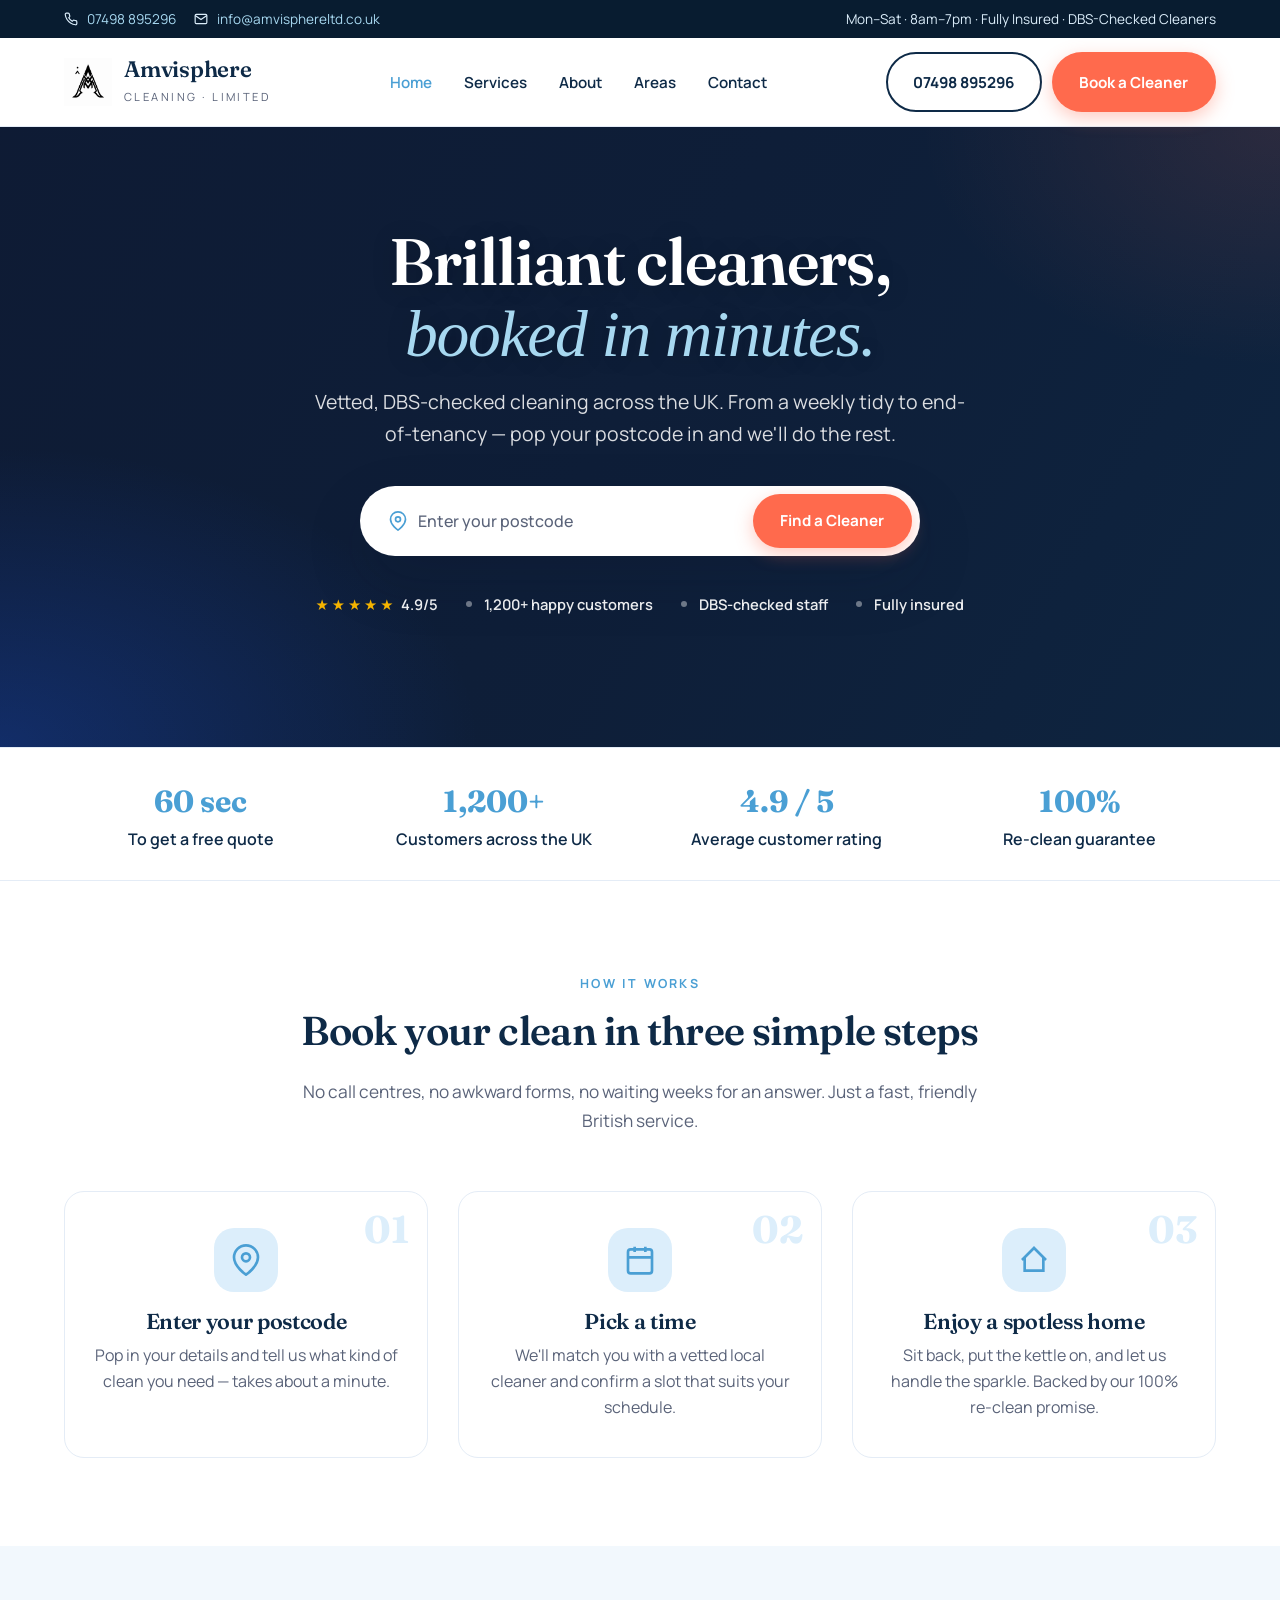
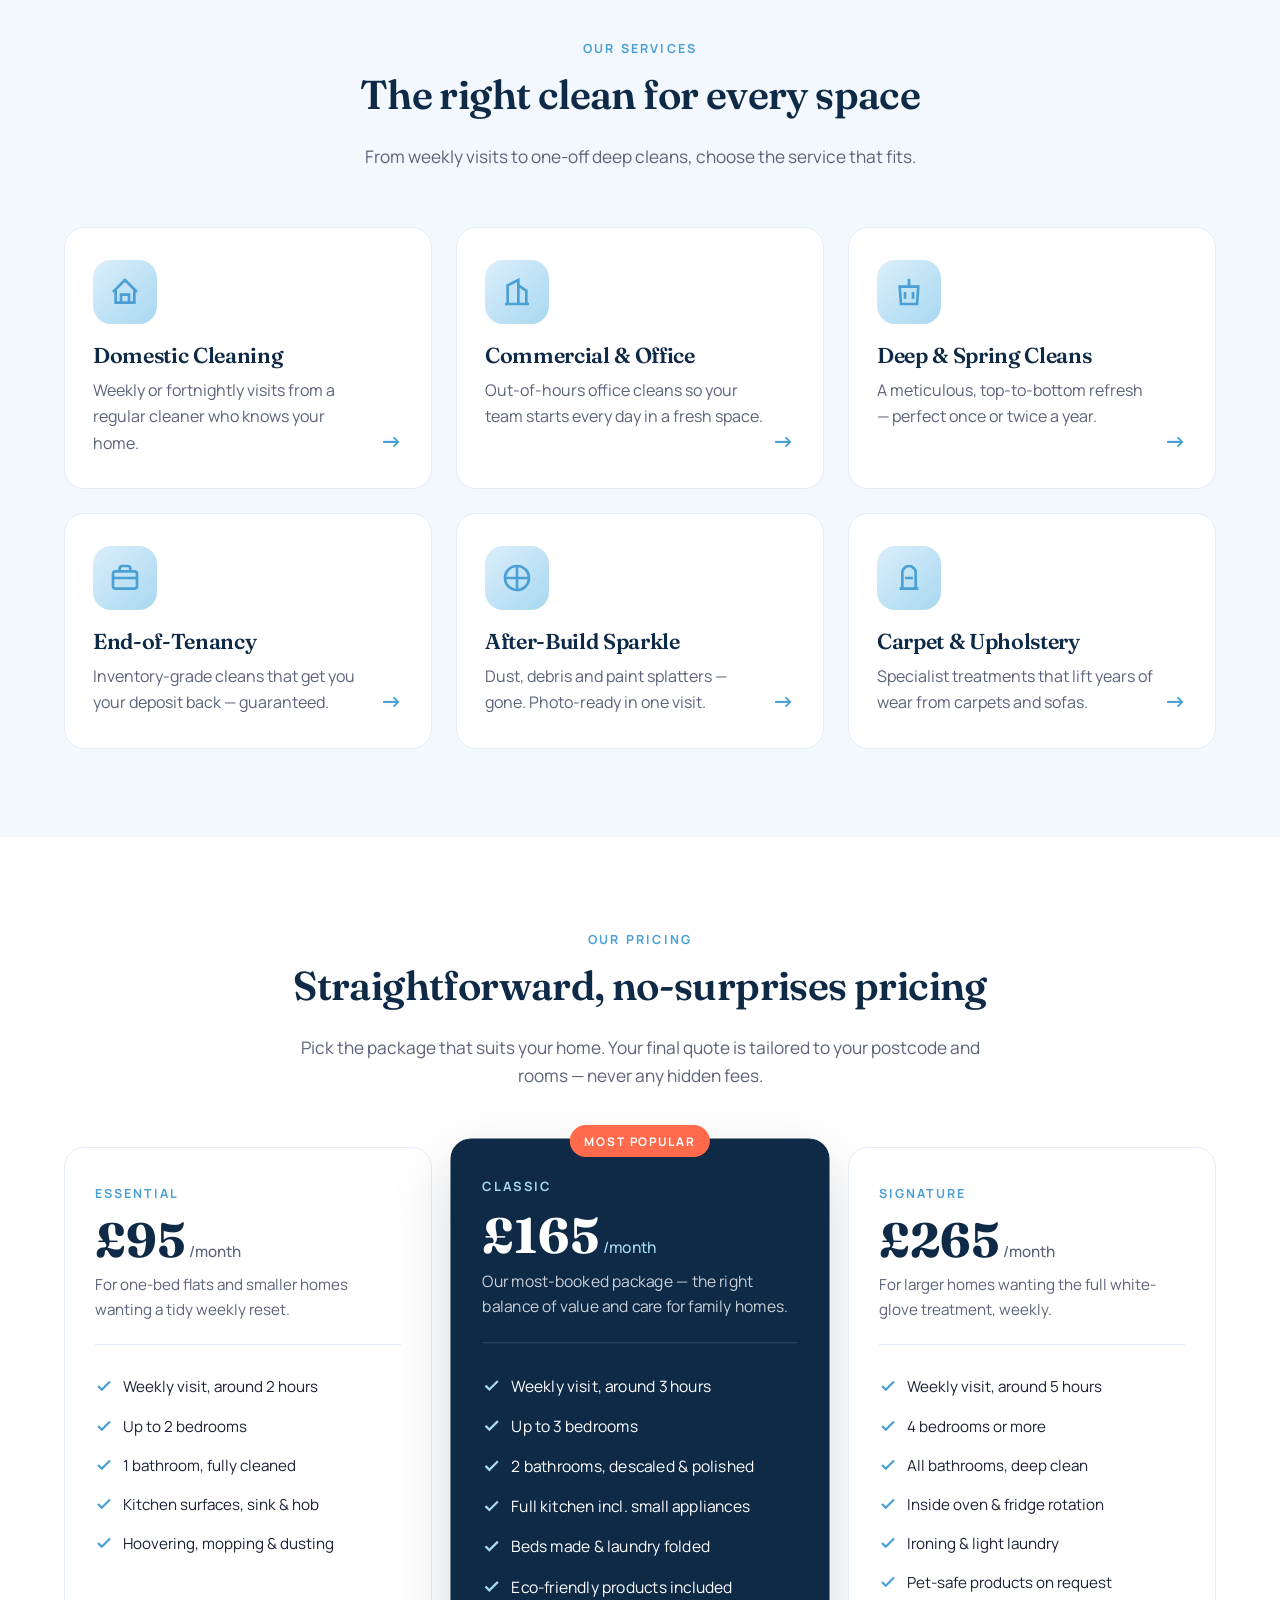
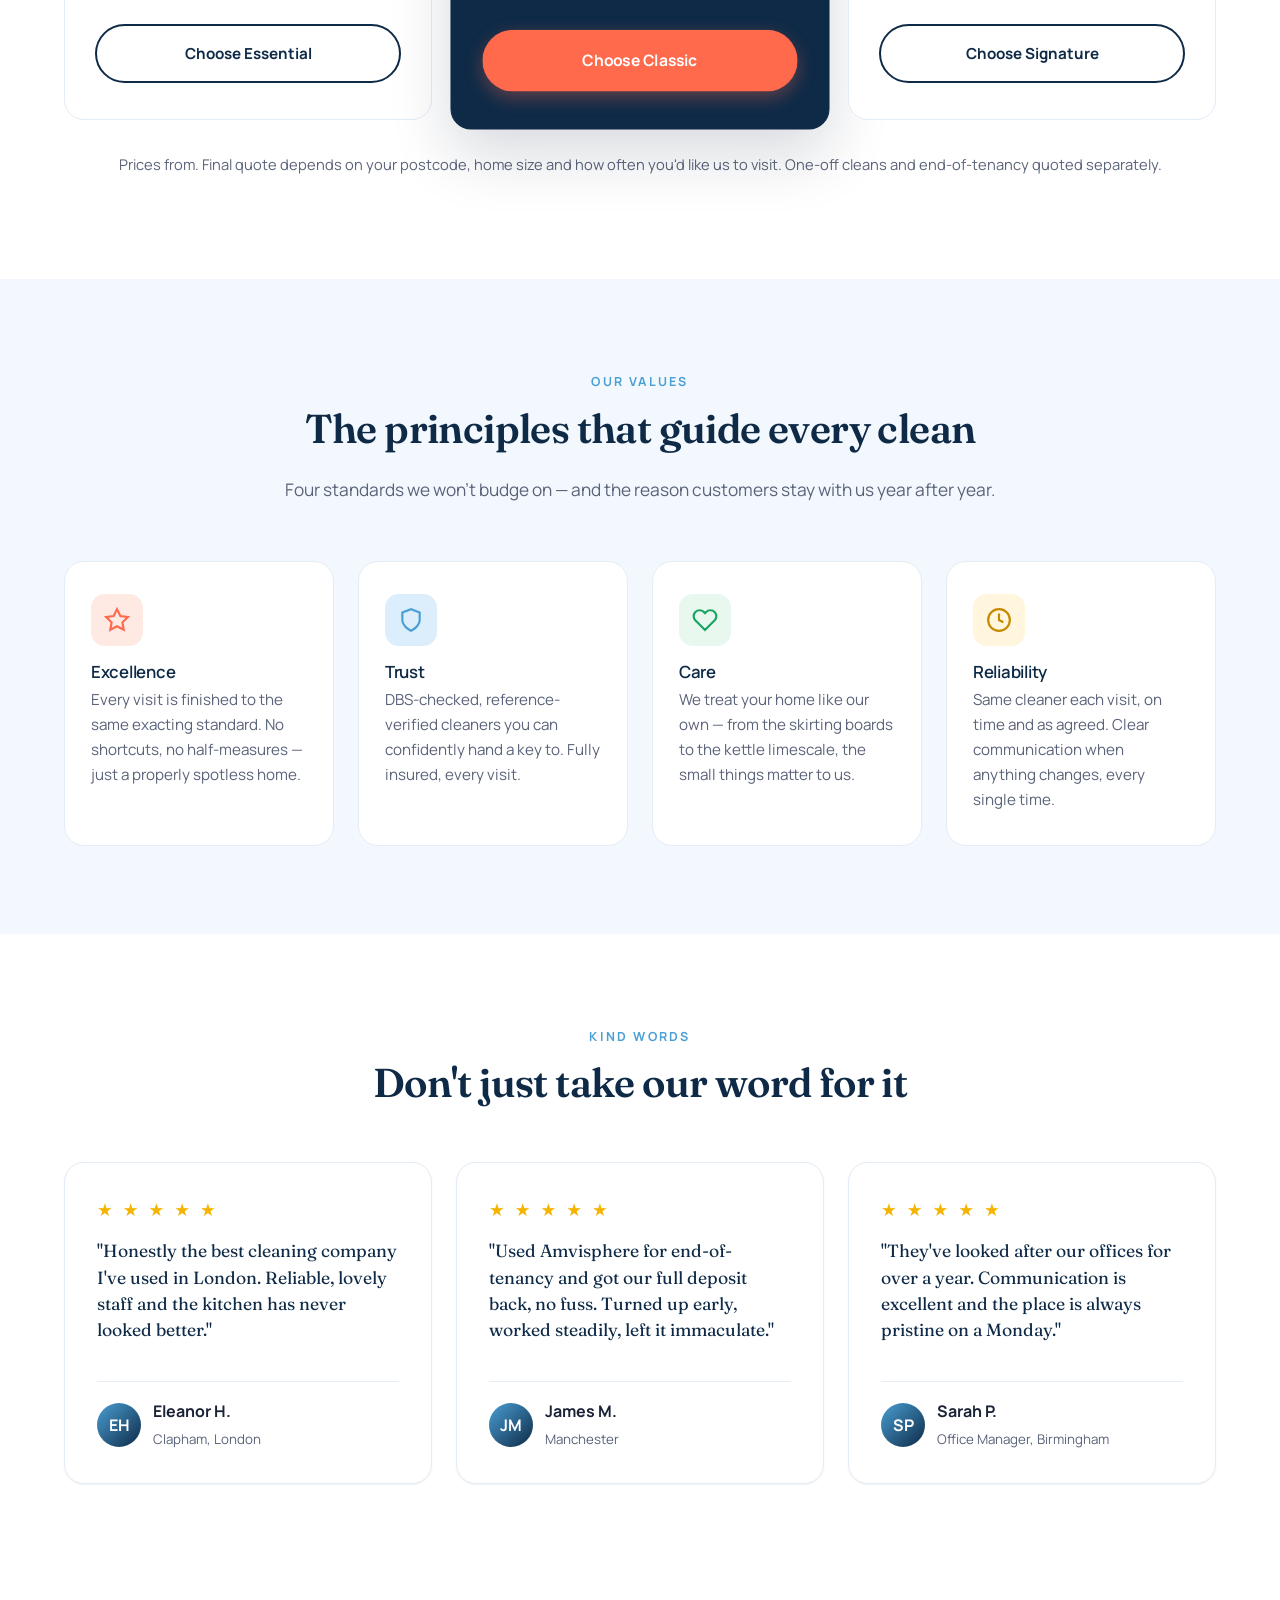
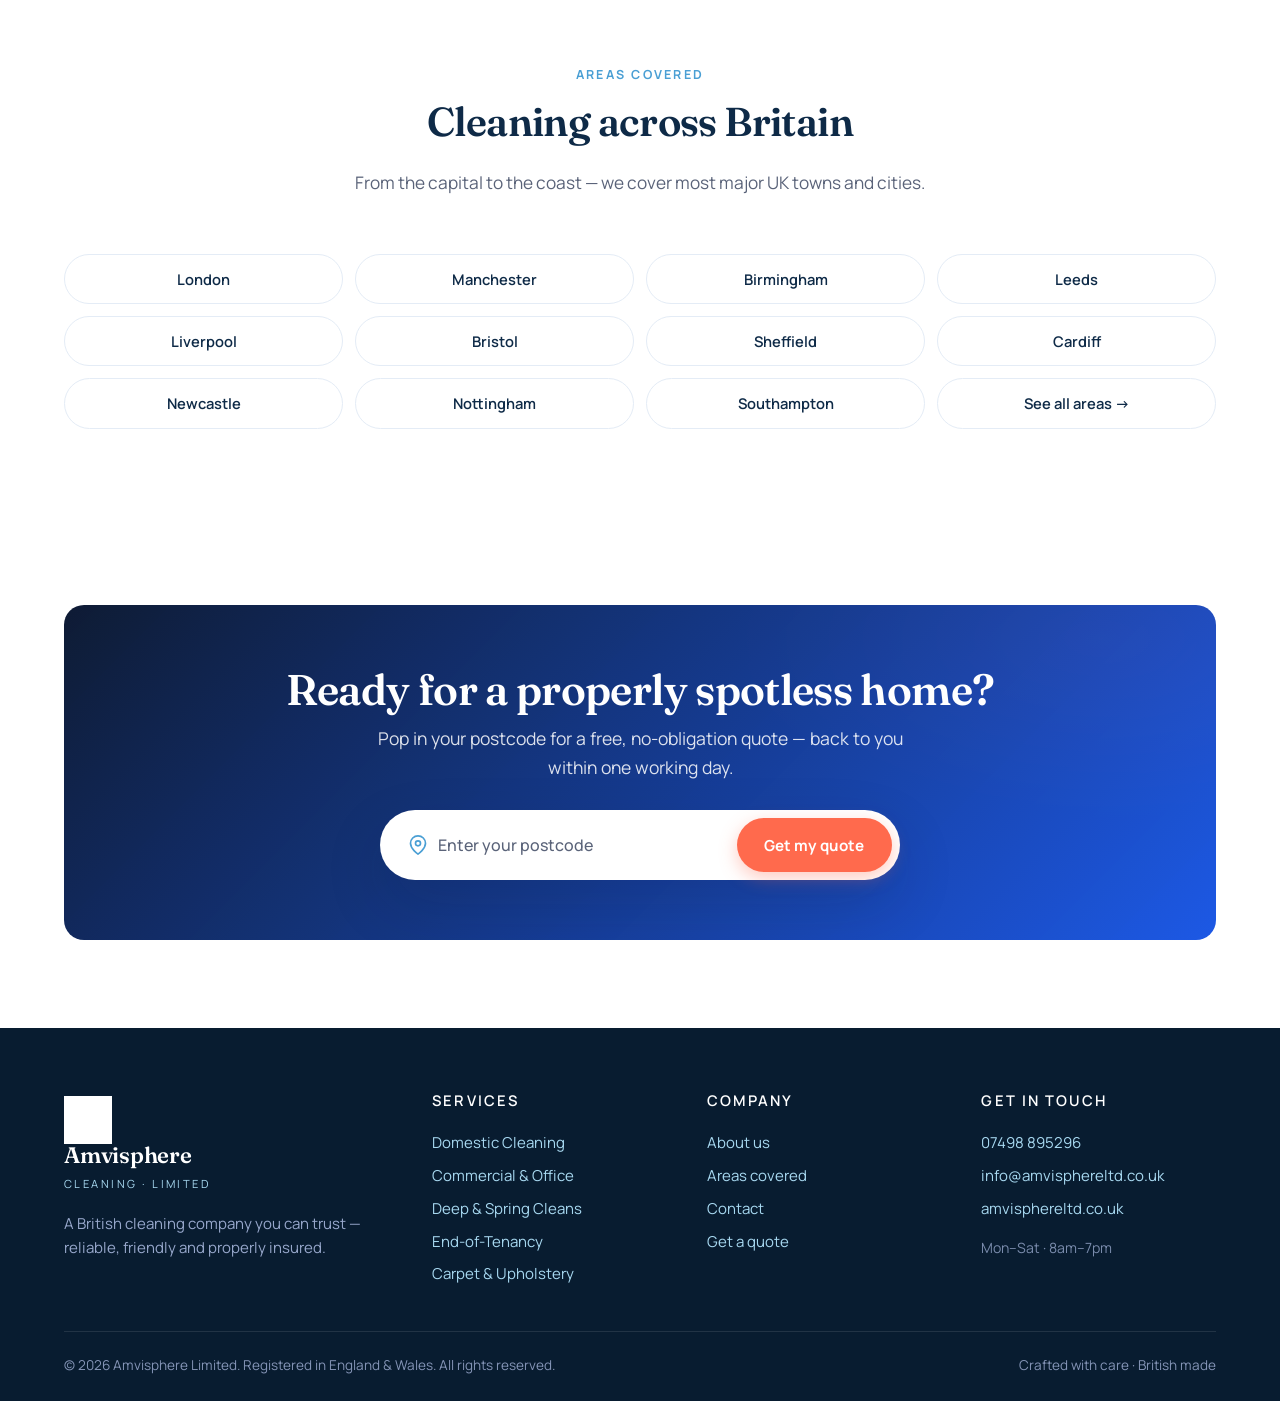
==== commit dda666a4: "Add pricing tiers and Our Values section to home page Add a 3-tier pricing block (Essential / Classi" ====
--- a/index.html
+++ b/index.html
@@ -195,50 +195,111 @@
     </div>
   </section>
 
-  <!-- Why us / trust grid -->
+  <!-- Pricing -->
   <section>
     <div class="container">
       <div class="section-head">
-        <span class="eyebrow">Why Amvisphere</span>
-        <h2>Trusted by households up and down Britain</h2>
-        <p>The standards we won't budge on — the four reasons our customers stay with us.</p>
+        <span class="eyebrow">Our Pricing</span>
+        <h2>Straightforward, no-surprises pricing</h2>
+        <p>Pick the package that suits your home. Your final quote is tailored to your postcode and rooms — never any hidden fees.</p>
+      </div>
+
+      <div class="pricing-grid">
+        <div class="pricing-card">
+          <span class="pricing-tier">Essential</span>
+          <div class="pricing-amount">£95<span class="per"> /month</span></div>
+          <p class="pricing-summary">For one-bed flats and smaller homes wanting a tidy weekly reset.</p>
+          <ul class="pricing-features">
+            <li><svg class="check" viewBox="0 0 24 24" fill="none" stroke="currentColor" stroke-width="3"><polyline points="20 6 9 17 4 12"/></svg> Weekly visit, around 2 hours</li>
+            <li><svg class="check" viewBox="0 0 24 24" fill="none" stroke="currentColor" stroke-width="3"><polyline points="20 6 9 17 4 12"/></svg> Up to 2 bedrooms</li>
+            <li><svg class="check" viewBox="0 0 24 24" fill="none" stroke="currentColor" stroke-width="3"><polyline points="20 6 9 17 4 12"/></svg> 1 bathroom, fully cleaned</li>
+            <li><svg class="check" viewBox="0 0 24 24" fill="none" stroke="currentColor" stroke-width="3"><polyline points="20 6 9 17 4 12"/></svg> Kitchen surfaces, sink &amp; hob</li>
+            <li><svg class="check" viewBox="0 0 24 24" fill="none" stroke="currentColor" stroke-width="3"><polyline points="20 6 9 17 4 12"/></svg> Hoovering, mopping &amp; dusting</li>
+          </ul>
+          <a class="btn btn-ghost" href="contact.html">Choose Essential</a>
+        </div>
+
+        <div class="pricing-card popular">
+          <span class="pricing-badge">Most Popular</span>
+          <span class="pricing-tier">Classic</span>
+          <div class="pricing-amount">£165<span class="per"> /month</span></div>
+          <p class="pricing-summary">Our most-booked package — the right balance of value and care for family homes.</p>
+          <ul class="pricing-features">
+            <li><svg class="check" viewBox="0 0 24 24" fill="none" stroke="currentColor" stroke-width="3"><polyline points="20 6 9 17 4 12"/></svg> Weekly visit, around 3 hours</li>
+            <li><svg class="check" viewBox="0 0 24 24" fill="none" stroke="currentColor" stroke-width="3"><polyline points="20 6 9 17 4 12"/></svg> Up to 3 bedrooms</li>
+            <li><svg class="check" viewBox="0 0 24 24" fill="none" stroke="currentColor" stroke-width="3"><polyline points="20 6 9 17 4 12"/></svg> 2 bathrooms, descaled &amp; polished</li>
+            <li><svg class="check" viewBox="0 0 24 24" fill="none" stroke="currentColor" stroke-width="3"><polyline points="20 6 9 17 4 12"/></svg> Full kitchen incl. small appliances</li>
+            <li><svg class="check" viewBox="0 0 24 24" fill="none" stroke="currentColor" stroke-width="3"><polyline points="20 6 9 17 4 12"/></svg> Beds made &amp; laundry folded</li>
+            <li><svg class="check" viewBox="0 0 24 24" fill="none" stroke="currentColor" stroke-width="3"><polyline points="20 6 9 17 4 12"/></svg> Eco-friendly products included</li>
+          </ul>
+          <a class="btn btn-primary" href="contact.html">Choose Classic</a>
+        </div>
+
+        <div class="pricing-card">
+          <span class="pricing-tier">Signature</span>
+          <div class="pricing-amount">£265<span class="per"> /month</span></div>
+          <p class="pricing-summary">For larger homes wanting the full white-glove treatment, weekly.</p>
+          <ul class="pricing-features">
+            <li><svg class="check" viewBox="0 0 24 24" fill="none" stroke="currentColor" stroke-width="3"><polyline points="20 6 9 17 4 12"/></svg> Weekly visit, around 5 hours</li>
+            <li><svg class="check" viewBox="0 0 24 24" fill="none" stroke="currentColor" stroke-width="3"><polyline points="20 6 9 17 4 12"/></svg> 4 bedrooms or more</li>
+            <li><svg class="check" viewBox="0 0 24 24" fill="none" stroke="currentColor" stroke-width="3"><polyline points="20 6 9 17 4 12"/></svg> All bathrooms, deep clean</li>
+            <li><svg class="check" viewBox="0 0 24 24" fill="none" stroke="currentColor" stroke-width="3"><polyline points="20 6 9 17 4 12"/></svg> Inside oven &amp; fridge rotation</li>
+            <li><svg class="check" viewBox="0 0 24 24" fill="none" stroke="currentColor" stroke-width="3"><polyline points="20 6 9 17 4 12"/></svg> Ironing &amp; light laundry</li>
+            <li><svg class="check" viewBox="0 0 24 24" fill="none" stroke="currentColor" stroke-width="3"><polyline points="20 6 9 17 4 12"/></svg> Pet-safe products on request</li>
+          </ul>
+          <a class="btn btn-ghost" href="contact.html">Choose Signature</a>
+        </div>
+      </div>
+
+      <p class="pricing-note">Prices from. Final quote depends on your postcode, home size and how often you'd like us to visit. One-off cleans and end-of-tenancy quoted separately.</p>
+    </div>
+  </section>
+
+  <!-- Our Values -->
+  <section class="section-soft">
+    <div class="container">
+      <div class="section-head">
+        <span class="eyebrow">Our Values</span>
+        <h2>The principles that guide every clean</h2>
+        <p>Four standards we won't budge on — and the reason customers stay with us year after year.</p>
       </div>
 
       <div class="trust-grid">
         <div class="trust-card">
           <div class="icon">
-            <svg viewBox="0 0 24 24" fill="none" stroke="currentColor" stroke-width="2"><path d="M9 12l2 2 4-4"/><circle cx="12" cy="12" r="10"/></svg>
-          </div>
-          <h3>Vetted, DBS-checked cleaners</h3>
-          <p>Every cleaner interviewed in person, reference-checked and background-screened.</p>
+            <svg viewBox="0 0 24 24" fill="none" stroke="currentColor" stroke-width="2"><polygon points="12 2 15.09 8.26 22 9.27 17 14.14 18.18 21.02 12 17.77 5.82 21.02 7 14.14 2 9.27 8.91 8.26 12 2"/></svg>
+          </div>
+          <h3>Excellence</h3>
+          <p>Every visit is finished to the same exacting standard. No shortcuts, no half-measures — just a properly spotless home.</p>
         </div>
         <div class="trust-card">
           <div class="icon">
-            <svg viewBox="0 0 24 24" fill="none" stroke="currentColor" stroke-width="2"><rect x="3" y="11" width="18" height="11" rx="2"/><path d="M7 11V7a5 5 0 0 1 10 0v4"/></svg>
-          </div>
-          <h3>Fully insured</h3>
-          <p>£5 million public liability cover and a friendly approach to anything unexpected.</p>
+            <svg viewBox="0 0 24 24" fill="none" stroke="currentColor" stroke-width="2"><path d="M12 22s8-4 8-10V5l-8-3-8 3v7c0 6 8 10 8 10z"/></svg>
+          </div>
+          <h3>Trust</h3>
+          <p>DBS-checked, reference-verified cleaners you can confidently hand a key to. Fully insured, every visit.</p>
         </div>
         <div class="trust-card">
           <div class="icon">
-            <svg viewBox="0 0 24 24" fill="none" stroke="currentColor" stroke-width="2"><circle cx="12" cy="12" r="9"/><polyline points="12 7 12 12 15 14"/></svg>
-          </div>
-          <h3>Same cleaner each visit</h3>
-          <p>Match you with a regular cleaner who learns your home and your preferences.</p>
+            <svg viewBox="0 0 24 24" fill="none" stroke="currentColor" stroke-width="2"><path d="M20.84 4.61a5.5 5.5 0 0 0-7.78 0L12 5.67l-1.06-1.06a5.5 5.5 0 0 0-7.78 7.78l1.06 1.06L12 21.23l7.78-7.78 1.06-1.06a5.5 5.5 0 0 0 0-7.78z"/></svg>
+          </div>
+          <h3>Care</h3>
+          <p>We treat your home like our own — from the skirting boards to the kettle limescale, the small things matter to us.</p>
         </div>
         <div class="trust-card">
           <div class="icon">
-            <svg viewBox="0 0 24 24" fill="none" stroke="currentColor" stroke-width="2"><path d="M20 6 9 17l-5-5"/></svg>
-          </div>
-          <h3>100% re-clean promise</h3>
-          <p>Less than delighted? Tell us within 24 hours and we'll come back, no quibbles.</p>
+            <svg viewBox="0 0 24 24" fill="none" stroke="currentColor" stroke-width="2"><circle cx="12" cy="12" r="10"/><polyline points="12 6 12 12 16 14"/></svg>
+          </div>
+          <h3>Reliability</h3>
+          <p>Same cleaner each visit, on time and as agreed. Clear communication when anything changes, every single time.</p>
         </div>
       </div>
     </div>
   </section>
 
   <!-- Testimonials -->
-  <section class="section-soft">
+  <!-- Testimonials -->
+  <section>
     <div class="container">
       <div class="section-head">
         <span class="eyebrow">Kind Words</span>
--- a/assets/css/style.css
+++ b/assets/css/style.css
@@ -5,15 +5,15 @@
    ============================================================ */
 
 :root {
-  /* Primary blues */
-  --blue: #1F60FF;
-  --blue-hover: #1A4ED8;
-  --blue-soft: #EEF3FF;
-  --blue-tint: #F7F9FF;
-  --blue-mid: #C7D6FF;
+  /* Baby-blue family */
+  --blue: #4A9FD4;
+  --blue-hover: #2E7FB0;
+  --blue-soft: #DCEEFB;
+  --blue-tint: #F2F8FD;
+  --blue-mid: #A7D8F0;
   /* Navy / ink */
-  --navy: #0E1A33;
-  --navy-deep: #06112B;
+  --navy: #0E2A47;
+  --navy-deep: #081C30;
   --ink: #1A2236;
   --muted: #5A6379;
   --line: #E4ECF6;
@@ -819,6 +819,104 @@
 .split-visual .stat-card.s2 { bottom: 60px; right: -10px; }
 .split-visual .stat-card.s3 { bottom: -10px; left: 40px; }
 
+/* ---------- Pricing ---------- */
+.pricing-grid {
+  display: grid;
+  grid-template-columns: repeat(3, 1fr);
+  gap: 24px;
+  align-items: stretch;
+}
+.pricing-card {
+  background: var(--white);
+  border: 1.5px solid var(--line);
+  border-radius: var(--radius-lg);
+  padding: 36px 30px;
+  position: relative;
+  display: flex;
+  flex-direction: column;
+  transition: transform .2s ease, box-shadow .2s ease;
+}
+.pricing-card:hover { transform: translateY(-4px); box-shadow: var(--shadow-md); }
+.pricing-card.popular {
+  background: var(--navy);
+  color: var(--white);
+  border-color: var(--navy);
+  transform: scale(1.03);
+  box-shadow: var(--shadow-lg);
+}
+.pricing-card.popular h3 { color: var(--white); }
+.pricing-badge {
+  position: absolute;
+  top: -14px; left: 50%;
+  transform: translateX(-50%);
+  background: var(--coral);
+  color: var(--white);
+  font-size: .72rem;
+  font-weight: 700;
+  letter-spacing: .14em;
+  text-transform: uppercase;
+  padding: 6px 14px;
+  border-radius: var(--radius-pill);
+  white-space: nowrap;
+}
+.pricing-tier {
+  display: block;
+  font-size: .78rem;
+  color: var(--blue);
+  text-transform: uppercase;
+  letter-spacing: .16em;
+  font-weight: 700;
+  margin-bottom: 8px;
+}
+.pricing-card.popular .pricing-tier { color: var(--blue-mid); }
+.pricing-amount {
+  font-family: var(--font-head);
+  font-size: 3rem;
+  font-weight: 700;
+  color: var(--navy);
+  line-height: 1;
+  margin: 4px 0 8px;
+}
+.pricing-card.popular .pricing-amount { color: var(--white); }
+.pricing-amount .per {
+  font-family: var(--font-body);
+  font-size: .95rem;
+  color: var(--muted);
+  font-weight: 500;
+}
+.pricing-card.popular .pricing-amount .per { color: var(--blue-mid); }
+.pricing-summary { color: var(--muted); font-size: .95rem; margin-bottom: 0; }
+.pricing-card.popular .pricing-summary { color: rgba(255,255,255,.78); }
+.pricing-features {
+  list-style: none;
+  padding: 22px 0 0;
+  margin: 22px 0 0;
+  border-top: 1px solid var(--line);
+  flex: 1;
+}
+.pricing-card.popular .pricing-features { border-color: rgba(255,255,255,.14); }
+.pricing-features li {
+  display: flex;
+  gap: 10px;
+  align-items: flex-start;
+  padding: 7px 0;
+  font-size: .95rem;
+}
+.pricing-features li .check {
+  flex: none;
+  width: 18px; height: 18px;
+  color: var(--blue);
+  margin-top: 3px;
+}
+.pricing-card.popular .pricing-features li .check { color: var(--blue-mid); }
+.pricing-card .btn { width: 100%; margin-top: 22px; }
+.pricing-note {
+  text-align: center;
+  margin-top: 32px;
+  color: var(--muted);
+  font-size: .92rem;
+}
+
 /* ---------- Responsive ---------- */
 @media (max-width: 960px) {
   .split,
@@ -828,7 +926,9 @@
   .steps,
   .testimonials,
   .values,
+  .pricing-grid,
   .trust-grid { grid-template-columns: 1fr 1fr; }
+  .pricing-card.popular { transform: none; }
   .footer-grid { grid-template-columns: 1fr 1fr; }
   .areas-grid { grid-template-columns: repeat(3, 1fr); }
   .stat-row { grid-template-columns: 1fr 1fr; row-gap: 22px; }
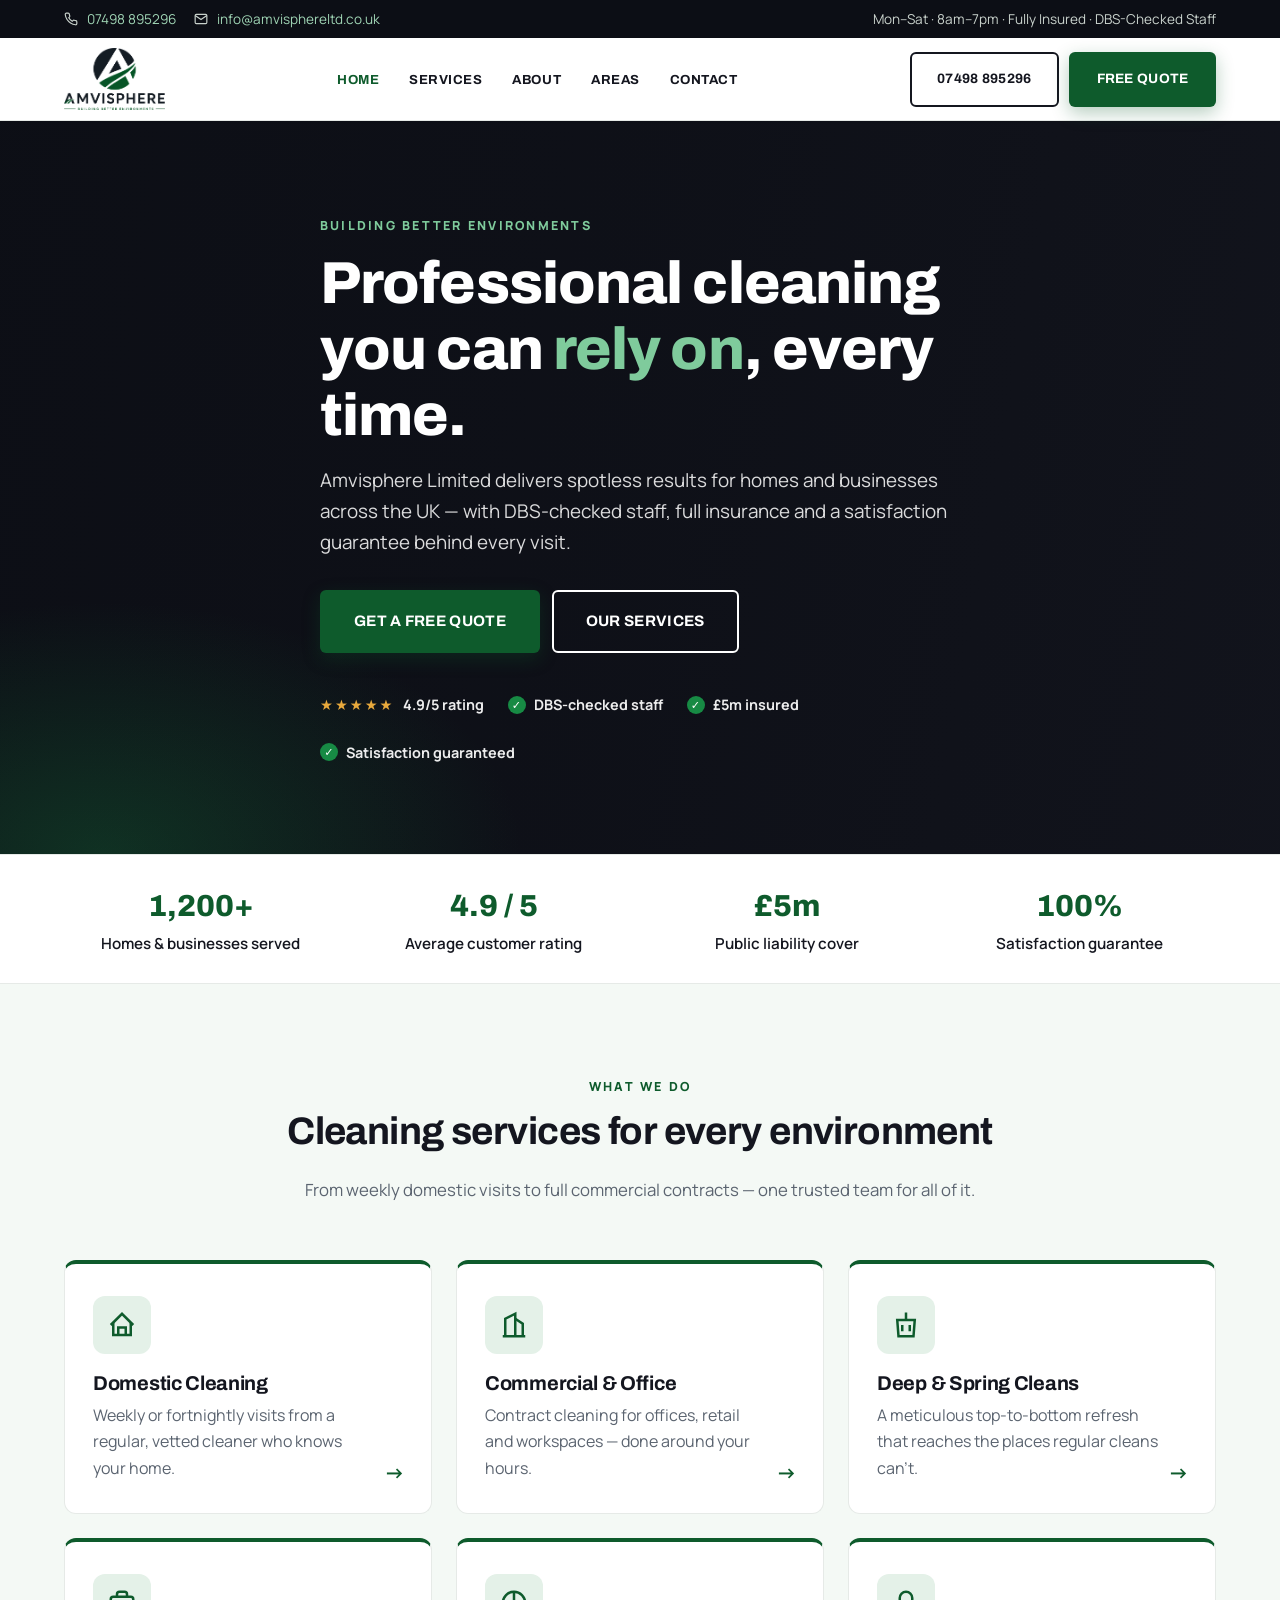
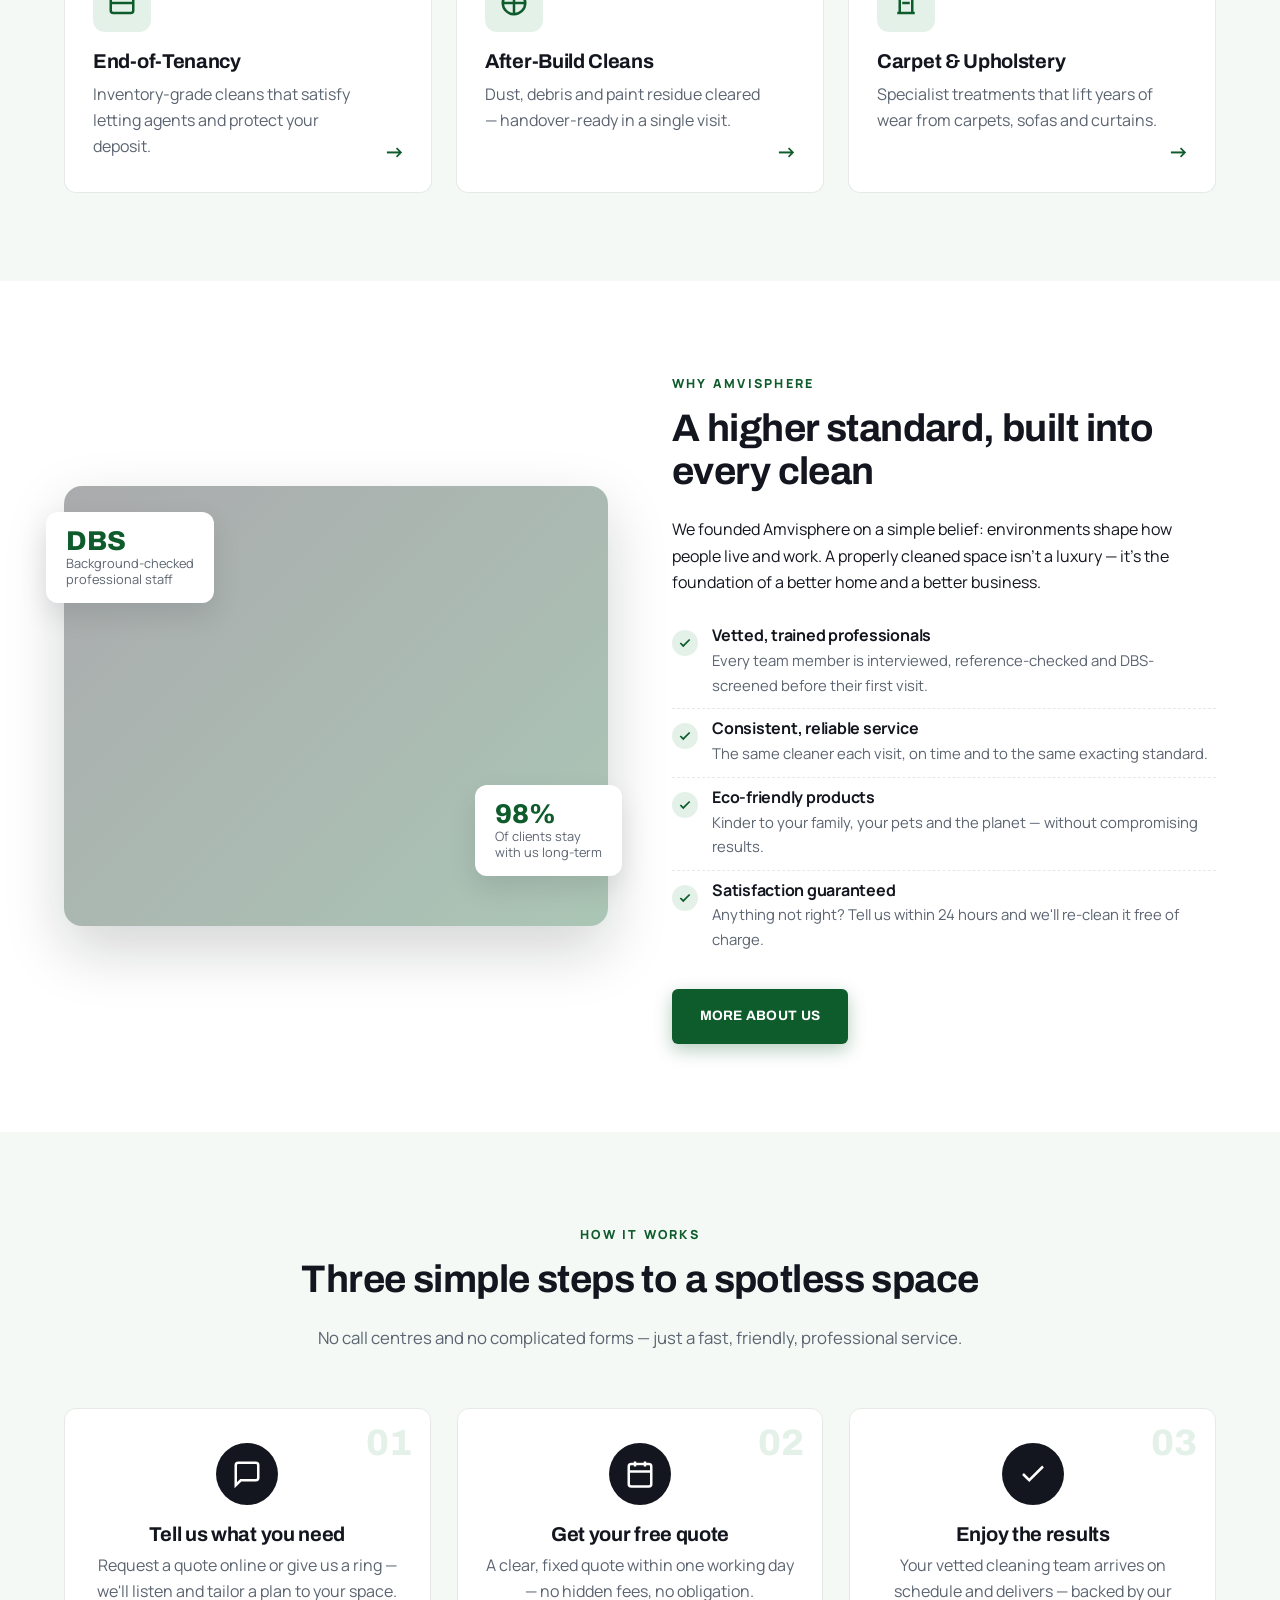
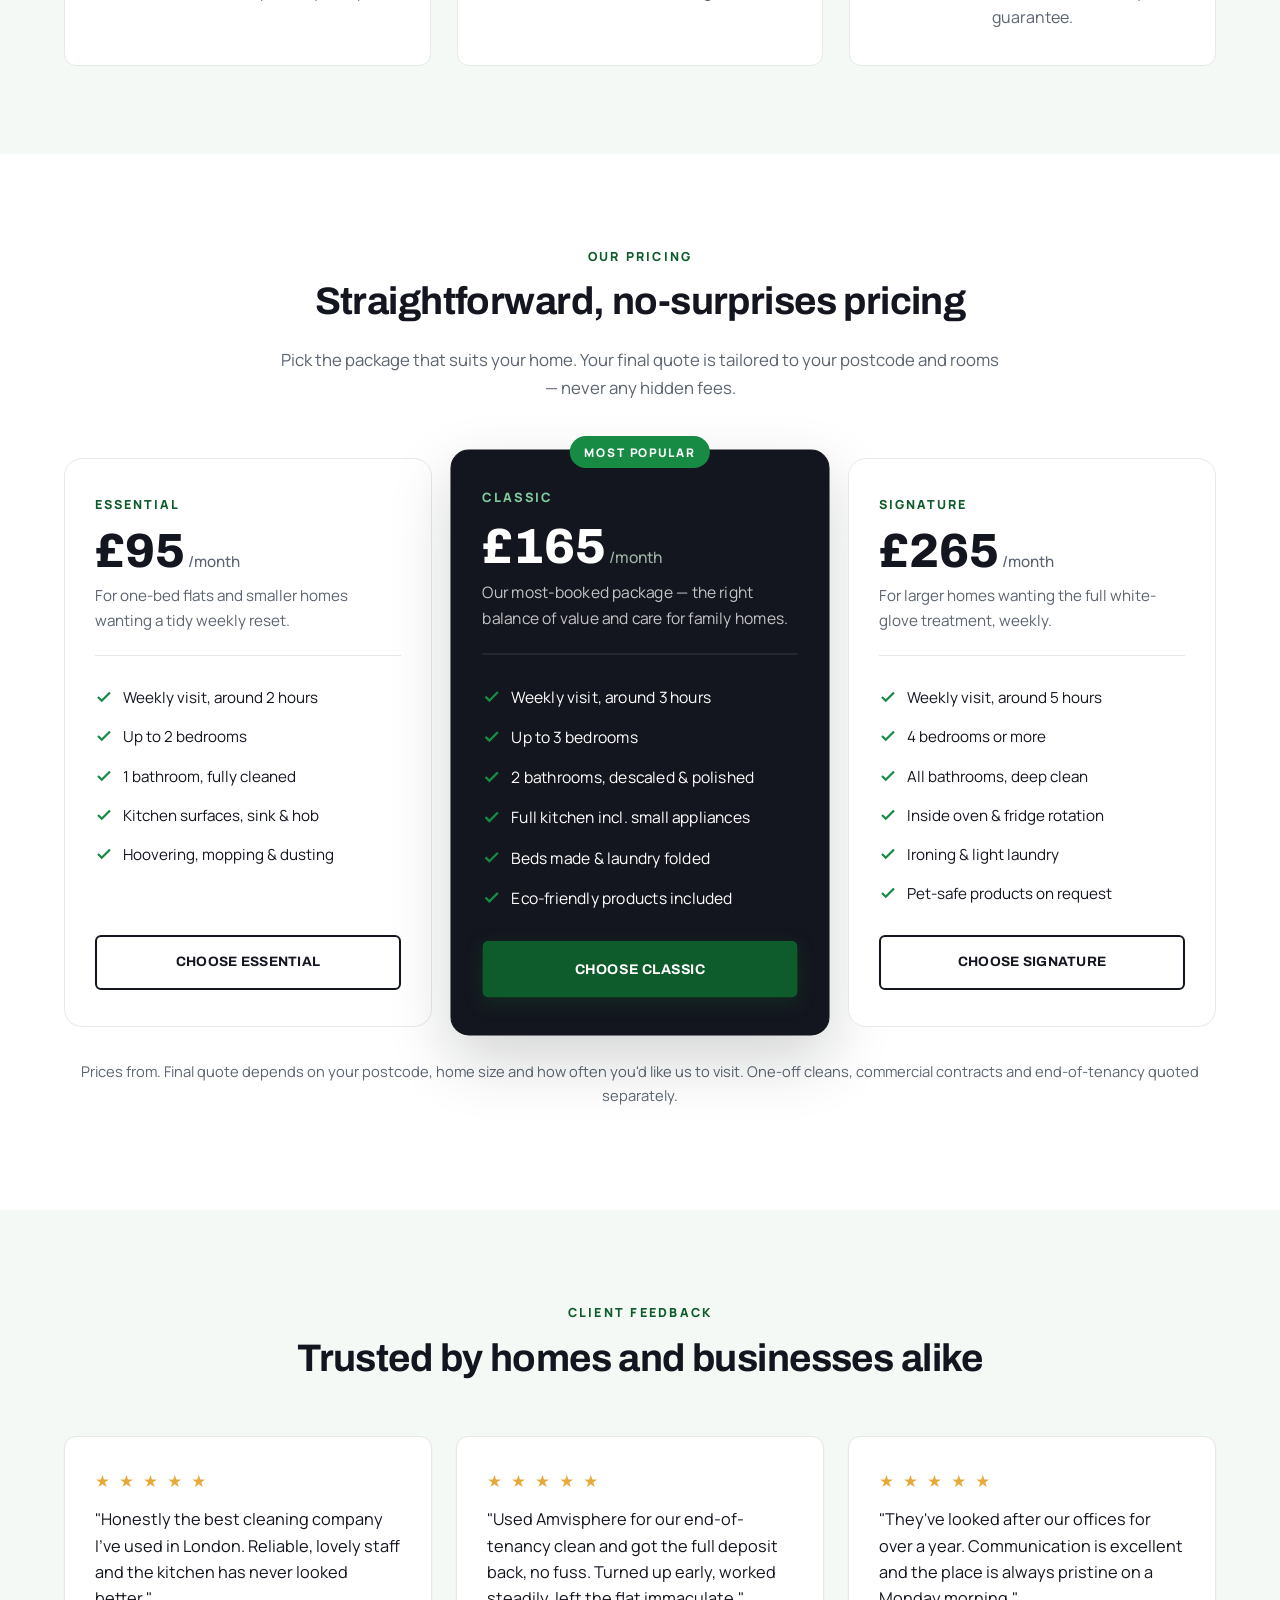
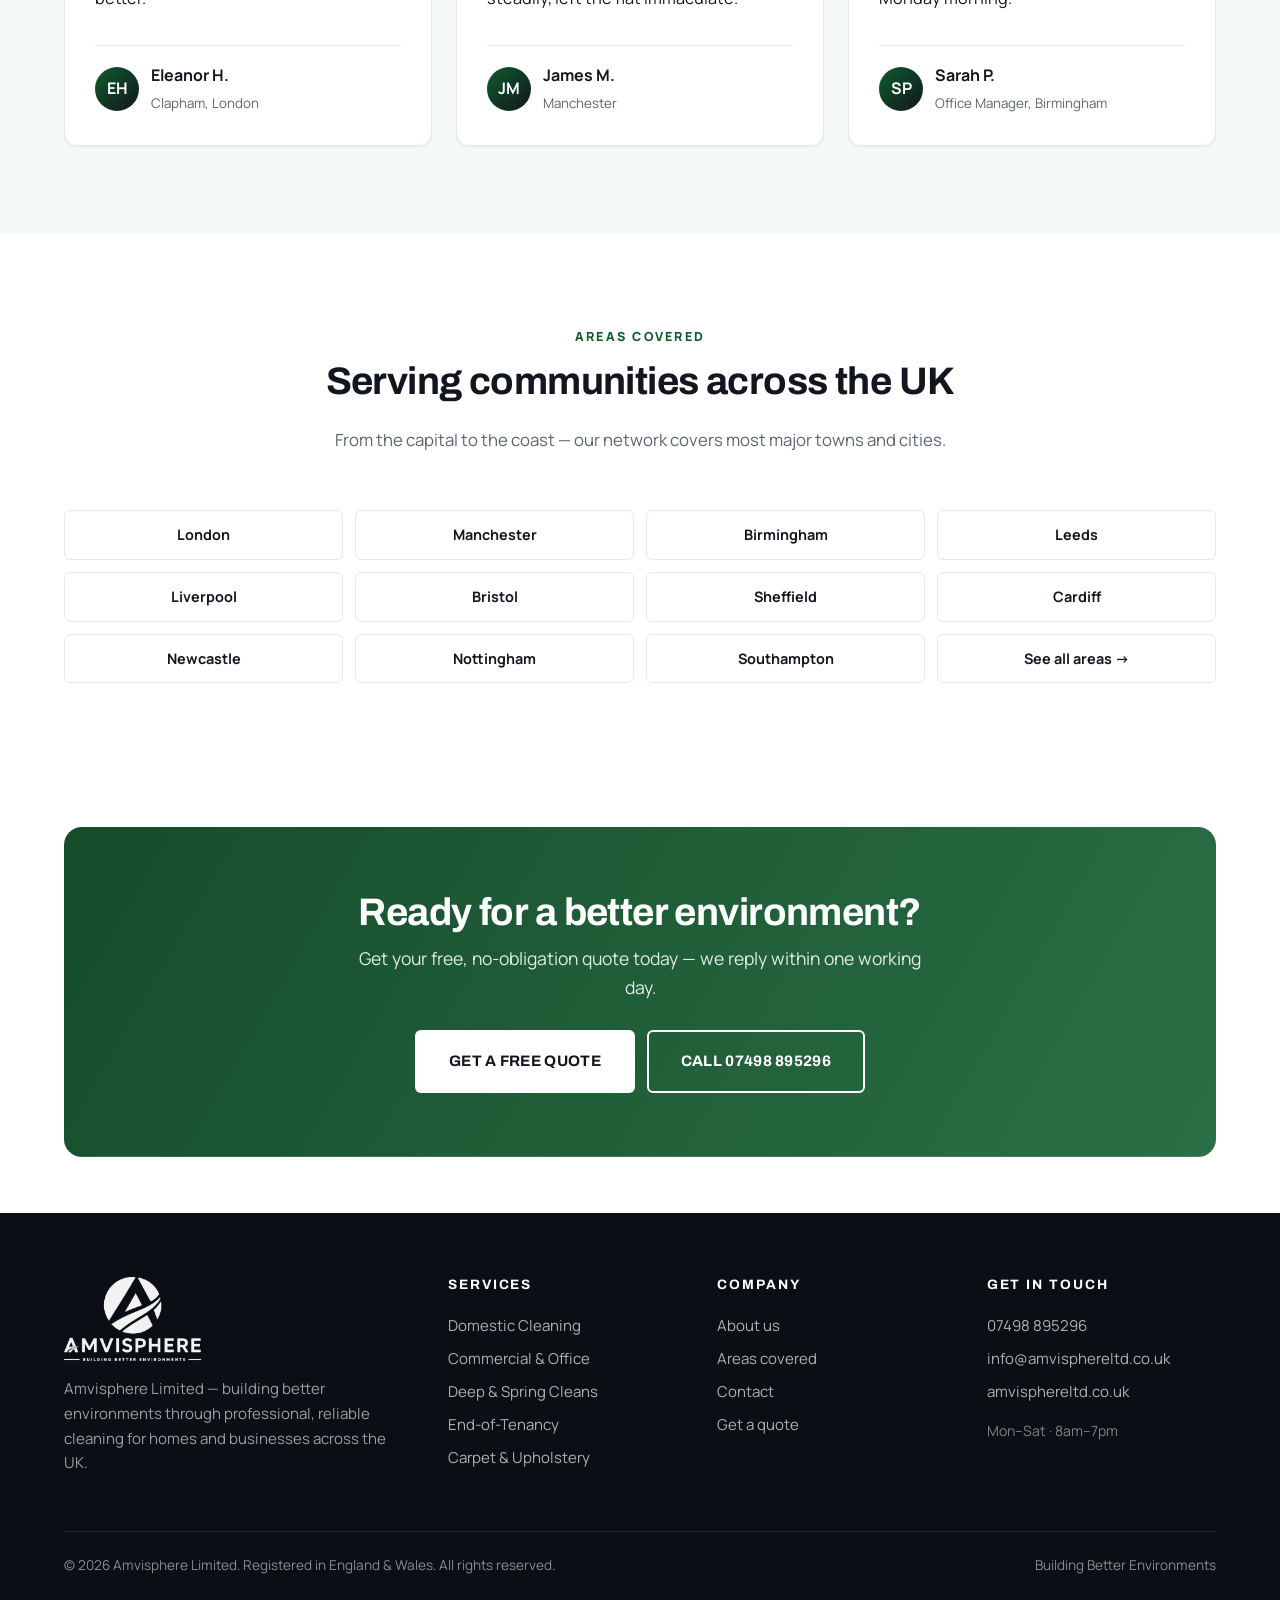
==== commit a9aa8a60: "Rebrand site around the new Amvisphere logo Complete visual rebuild themed on the new brand mark: in" ====
--- a/index.html
+++ b/index.html
@@ -3,14 +3,14 @@
 <head>
   <meta charset="utf-8" />
   <meta name="viewport" content="width=device-width, initial-scale=1" />
-  <title>Amvisphere Limited — Brilliant Cleaners, Booked in Minutes</title>
-  <meta name="description" content="Book a vetted, DBS-checked cleaner across the UK with Amvisphere Limited. Domestic, commercial, end-of-tenancy and deep cleans. Free quotes — get yours in 60 seconds." />
+  <title>Amvisphere Limited — Professional Cleaning | Building Better Environments</title>
+  <meta name="description" content="Amvisphere Limited delivers professional domestic and commercial cleaning across the UK. DBS-checked staff, fully insured, satisfaction guaranteed. Call 07498 895296 for a free quote." />
   <link rel="canonical" href="https://amvisphereltd.co.uk/" />
   <link rel="preconnect" href="https://fonts.googleapis.com">
   <link rel="preconnect" href="https://fonts.gstatic.com" crossorigin>
-  <link href="https://fonts.googleapis.com/css2?family=Fraunces:opsz,wght@9..144,500;9..144,600;9..144,700&family=Manrope:wght@400;500;600;700;800&display=swap" rel="stylesheet">
+  <link href="https://fonts.googleapis.com/css2?family=Archivo:wght@600;700;800&family=Manrope:wght@400;500;600;700;800&display=swap" rel="stylesheet">
   <link rel="stylesheet" href="assets/css/style.css" />
-  <link rel="icon" type="image/png" href="assets/img/logo.png" />
+  <link rel="icon" type="image/png" href="assets/img/logo-mark.png" />
 </head>
 <body>
 
@@ -22,13 +22,13 @@
           <svg viewBox="0 0 24 24" fill="none" stroke="currentColor" stroke-width="2"><path d="M22 16.92v3a2 2 0 0 1-2.18 2 19.79 19.79 0 0 1-8.63-3.07 19.5 19.5 0 0 1-6-6 19.79 19.79 0 0 1-3.07-8.67A2 2 0 0 1 4.11 2h3a2 2 0 0 1 2 1.72 12.84 12.84 0 0 0 .7 2.81 2 2 0 0 1-.45 2.11L8.09 9.91a16 16 0 0 0 6 6l1.27-1.27a2 2 0 0 1 2.11-.45 12.84 12.84 0 0 0 2.81.7A2 2 0 0 1 22 16.92z"/></svg>
           <a href="tel:+447498895296">07498 895296</a>
         </span>
-        <span class="hide-sm">
+        <span>
           <svg viewBox="0 0 24 24" fill="none" stroke="currentColor" stroke-width="2"><path d="M4 4h16c1.1 0 2 .9 2 2v12c0 1.1-.9 2-2 2H4c-1.1 0-2-.9-2-2V6c0-1.1.9-2 2-2z"/><polyline points="22,6 12,13 2,6"/></svg>
           <a href="mailto:info@amvisphereltd.co.uk">info@amvisphereltd.co.uk</a>
         </span>
       </div>
       <div class="topbar-right">
-        <span>Mon–Sat · 8am–7pm · Fully Insured · DBS-Checked Cleaners</span>
+        <span>Mon–Sat · 8am–7pm · Fully Insured · DBS-Checked Staff</span>
       </div>
     </div>
   </div>
@@ -37,11 +37,7 @@
   <header class="header">
     <div class="container">
       <a href="index.html" class="brand">
-        <span class="brand-mark"><img src="assets/img/logo.png" alt="Amvisphere Limited logo" /></span>
-        <span>
-          <span class="brand-name">Amvisphere</span>
-          <span class="brand-tag">Cleaning · Limited</span>
-        </span>
+        <img src="assets/img/logo-full.png" alt="Amvisphere — Building Better Environments" />
       </a>
       <nav class="nav" id="primary-nav">
         <a href="index.html">Home</a>
@@ -52,34 +48,32 @@
       </nav>
       <div class="header-cta">
         <a class="btn btn-ghost" href="tel:+447498895296">07498 895296</a>
-        <a class="btn btn-primary" href="#book">Book a Cleaner</a>
+        <a class="btn btn-primary" href="contact.html">Free Quote</a>
         <button class="nav-toggle" aria-label="Toggle navigation"><span></span><span></span><span></span></button>
       </div>
     </div>
   </header>
 
-  <!-- HERO with postcode bar -->
-  <section class="hero" id="book">
-    <div class="container hero-center">
-      <h1>Brilliant cleaners,<br><em>booked in minutes.</em></h1>
-      <p class="hero-sub">
-        Vetted, DBS-checked cleaning across the UK. From a weekly tidy
-        to end-of-tenancy — pop your postcode in and we'll do the rest.
-      </p>
-
-      <form class="postcode-bar" data-handler="enquiry" novalidate>
-        <div class="field">
-          <svg viewBox="0 0 24 24" fill="none" stroke="currentColor" stroke-width="2"><path d="M21 10c0 7-9 13-9 13s-9-6-9-13a9 9 0 0 1 18 0z"/><circle cx="12" cy="10" r="3"/></svg>
-          <input type="text" name="postcode" placeholder="Enter your postcode" aria-label="Postcode" required />
-        </div>
-        <button type="submit" class="btn btn-primary">Find a Cleaner</button>
-      </form>
-
-      <div class="hero-trust">
-        <span><span class="star">★ ★ ★ ★ ★</span> 4.9/5</span>
-        <span><span class="dot"></span> 1,200+ happy customers</span>
-        <span><span class="dot"></span> DBS-checked staff</span>
-        <span><span class="dot"></span> Fully insured</span>
+  <!-- Hero -->
+  <section class="hero">
+    <div class="container">
+      <div class="hero-inner">
+        <span class="eyebrow">Building Better Environments</span>
+        <h1>Professional cleaning you can <span class="accent">rely on</span>, every time.</h1>
+        <p class="hero-sub">
+          Amvisphere Limited delivers spotless results for homes and businesses across the UK —
+          with DBS-checked staff, full insurance and a satisfaction guarantee behind every visit.
+        </p>
+        <div class="hero-ctas">
+          <a class="btn btn-primary btn-lg" href="contact.html">Get a Free Quote</a>
+          <a class="btn btn-outline-light btn-lg" href="services.html">Our Services</a>
+        </div>
+        <div class="hero-trust">
+          <span><span class="star">★★★★★</span> 4.9/5 rating</span>
+          <span><span class="tick">✓</span> DBS-checked staff</span>
+          <span><span class="tick">✓</span> £5m insured</span>
+          <span><span class="tick">✓</span> Satisfaction guaranteed</span>
+        </div>
       </div>
     </div>
   </section>
@@ -88,109 +82,165 @@
   <section class="stats">
     <div class="container">
       <div class="stat-row">
-        <div class="stat-item"><strong>60 sec</strong>To get a free quote</div>
-        <div class="stat-item"><strong>1,200+</strong>Customers across the UK</div>
+        <div class="stat-item"><strong>1,200+</strong>Homes &amp; businesses served</div>
         <div class="stat-item"><strong>4.9 / 5</strong>Average customer rating</div>
-        <div class="stat-item"><strong>100%</strong>Re-clean guarantee</div>
+        <div class="stat-item"><strong>£5m</strong>Public liability cover</div>
+        <div class="stat-item"><strong>100%</strong>Satisfaction guarantee</div>
+      </div>
+    </div>
+  </section>
+
+  <!-- Services -->
+  <section class="section-soft">
+    <div class="container">
+      <div class="section-head">
+        <span class="eyebrow">What We Do</span>
+        <h2>Cleaning services for every environment</h2>
+        <p>From weekly domestic visits to full commercial contracts — one trusted team for all of it.</p>
+      </div>
+
+      <div class="services-grid">
+        <a class="service-tile" href="services.html#domestic">
+          <div class="service-icon">
+            <svg viewBox="0 0 24 24" fill="none" stroke="currentColor" stroke-width="2"><path d="M3 12 12 3l9 9"/><path d="M5 10v10h14V10"/><path d="M9 20v-6h6v6"/></svg>
+          </div>
+          <h3>Domestic Cleaning</h3>
+          <p>Weekly or fortnightly visits from a regular, vetted cleaner who knows your home.</p>
+        </a>
+
+        <a class="service-tile" href="services.html#commercial">
+          <div class="service-icon">
+            <svg viewBox="0 0 24 24" fill="none" stroke="currentColor" stroke-width="2"><path d="M3 21h18"/><path d="M5 21V7l8-4v18"/><path d="M19 21V11l-6-4"/><path d="M9 9v.01M9 12v.01M9 15v.01M9 18v.01"/></svg>
+          </div>
+          <h3>Commercial &amp; Office</h3>
+          <p>Contract cleaning for offices, retail and workspaces — done around your hours.</p>
+        </a>
+
+        <a class="service-tile" href="services.html#deep">
+          <div class="service-icon">
+            <svg viewBox="0 0 24 24" fill="none" stroke="currentColor" stroke-width="2"><path d="M12 2v6"/><path d="M5 8h14l-1 13H6L5 8z"/><path d="M9 12v5M15 12v5"/></svg>
+          </div>
+          <h3>Deep &amp; Spring Cleans</h3>
+          <p>A meticulous top-to-bottom refresh that reaches the places regular cleans can't.</p>
+        </a>
+
+        <a class="service-tile" href="services.html#tenancy">
+          <div class="service-icon">
+            <svg viewBox="0 0 24 24" fill="none" stroke="currentColor" stroke-width="2"><rect x="3" y="7" width="18" height="13" rx="2"/><path d="M8 7V5a2 2 0 0 1 2-2h4a2 2 0 0 1 2 2v2"/><path d="M3 12h18"/></svg>
+          </div>
+          <h3>End-of-Tenancy</h3>
+          <p>Inventory-grade cleans that satisfy letting agents and protect your deposit.</p>
+        </a>
+
+        <a class="service-tile" href="services.html#sparkle">
+          <div class="service-icon">
+            <svg viewBox="0 0 24 24" fill="none" stroke="currentColor" stroke-width="2"><circle cx="12" cy="12" r="9"/><path d="M12 3v18M3 12h18"/></svg>
+          </div>
+          <h3>After-Build Cleans</h3>
+          <p>Dust, debris and paint residue cleared — handover-ready in a single visit.</p>
+        </a>
+
+        <a class="service-tile" href="services.html#carpet">
+          <div class="service-icon">
+            <svg viewBox="0 0 24 24" fill="none" stroke="currentColor" stroke-width="2"><path d="M5 20h14"/><path d="M7 20V8a5 5 0 0 1 10 0v12"/><path d="M9 12h6"/></svg>
+          </div>
+          <h3>Carpet &amp; Upholstery</h3>
+          <p>Specialist treatments that lift years of wear from carpets, sofas and curtains.</p>
+        </a>
+      </div>
+    </div>
+  </section>
+
+  <!-- Why us split -->
+  <section>
+    <div class="container split">
+      <div class="split-visual">
+        <div class="stat-card s1">
+          <div class="num">DBS</div>
+          <div class="lbl">Background-checked<br>professional staff</div>
+        </div>
+        <div class="stat-card s2">
+          <div class="num">98%</div>
+          <div class="lbl">Of clients stay<br>with us long-term</div>
+        </div>
+      </div>
+      <div>
+        <span class="eyebrow">Why Amvisphere</span>
+        <h2>A higher standard, built into every clean</h2>
+        <p>We founded Amvisphere on a simple belief: environments shape how people live and work. A properly cleaned space isn't a luxury — it's the foundation of a better home and a better business.</p>
+
+        <ul class="feature-list">
+          <li>
+            <span class="tick"><svg width="14" height="14" viewBox="0 0 24 24" fill="none" stroke="currentColor" stroke-width="3"><polyline points="20 6 9 17 4 12"/></svg></span>
+            <div>
+              <h4>Vetted, trained professionals</h4>
+              <p>Every team member is interviewed, reference-checked and DBS-screened before their first visit.</p>
+            </div>
+          </li>
+          <li>
+            <span class="tick"><svg width="14" height="14" viewBox="0 0 24 24" fill="none" stroke="currentColor" stroke-width="3"><polyline points="20 6 9 17 4 12"/></svg></span>
+            <div>
+              <h4>Consistent, reliable service</h4>
+              <p>The same cleaner each visit, on time and to the same exacting standard.</p>
+            </div>
+          </li>
+          <li>
+            <span class="tick"><svg width="14" height="14" viewBox="0 0 24 24" fill="none" stroke="currentColor" stroke-width="3"><polyline points="20 6 9 17 4 12"/></svg></span>
+            <div>
+              <h4>Eco-friendly products</h4>
+              <p>Kinder to your family, your pets and the planet — without compromising results.</p>
+            </div>
+          </li>
+          <li>
+            <span class="tick"><svg width="14" height="14" viewBox="0 0 24 24" fill="none" stroke="currentColor" stroke-width="3"><polyline points="20 6 9 17 4 12"/></svg></span>
+            <div>
+              <h4>Satisfaction guaranteed</h4>
+              <p>Anything not right? Tell us within 24 hours and we'll re-clean it free of charge.</p>
+            </div>
+          </li>
+        </ul>
+
+        <div style="margin-top: 26px;">
+          <a class="btn btn-primary" href="about.html">More About Us</a>
+        </div>
       </div>
     </div>
   </section>
 
   <!-- How it works -->
-  <section>
+  <section class="section-soft">
     <div class="container">
       <div class="section-head">
         <span class="eyebrow">How It Works</span>
-        <h2>Book your clean in three simple steps</h2>
-        <p>No call centres, no awkward forms, no waiting weeks for an answer. Just a fast, friendly British service.</p>
+        <h2>Three simple steps to a spotless space</h2>
+        <p>No call centres and no complicated forms — just a fast, friendly, professional service.</p>
       </div>
 
       <div class="steps">
         <div class="step">
           <div class="step-num">01</div>
           <div class="step-icon">
-            <svg viewBox="0 0 24 24" fill="none" stroke="currentColor" stroke-width="2"><path d="M21 10c0 7-9 13-9 13s-9-6-9-13a9 9 0 0 1 18 0z"/><circle cx="12" cy="10" r="3"/></svg>
-          </div>
-          <h3>Enter your postcode</h3>
-          <p>Pop in your details and tell us what kind of clean you need — takes about a minute.</p>
+            <svg viewBox="0 0 24 24" fill="none" stroke="currentColor" stroke-width="2"><path d="M21 15a2 2 0 0 1-2 2H7l-4 4V5a2 2 0 0 1 2-2h14a2 2 0 0 1 2 2z"/></svg>
+          </div>
+          <h3>Tell us what you need</h3>
+          <p>Request a quote online or give us a ring — we'll listen and tailor a plan to your space.</p>
         </div>
         <div class="step">
           <div class="step-num">02</div>
           <div class="step-icon">
             <svg viewBox="0 0 24 24" fill="none" stroke="currentColor" stroke-width="2"><rect x="3" y="4" width="18" height="18" rx="2"/><path d="M16 2v4M8 2v4M3 10h18"/></svg>
           </div>
-          <h3>Pick a time</h3>
-          <p>We'll match you with a vetted local cleaner and confirm a slot that suits your schedule.</p>
+          <h3>Get your free quote</h3>
+          <p>A clear, fixed quote within one working day — no hidden fees, no obligation.</p>
         </div>
         <div class="step">
           <div class="step-num">03</div>
           <div class="step-icon">
-            <svg viewBox="0 0 24 24" fill="none" stroke="currentColor" stroke-width="2"><path d="M3 12 12 3l9 9"/><path d="M5 10v10h14V10"/></svg>
-          </div>
-          <h3>Enjoy a spotless home</h3>
-          <p>Sit back, put the kettle on, and let us handle the sparkle. Backed by our 100% re-clean promise.</p>
-        </div>
-      </div>
-    </div>
-  </section>
-
-  <!-- Services tiles -->
-  <section class="section-soft">
-    <div class="container">
-      <div class="section-head">
-        <span class="eyebrow">Our Services</span>
-        <h2>The right clean for every space</h2>
-        <p>From weekly visits to one-off deep cleans, choose the service that fits.</p>
-      </div>
-
-      <div class="services-grid">
-        <a class="service-tile" href="services.html#domestic">
-          <div class="service-icon">
-            <svg viewBox="0 0 24 24" fill="none" stroke="currentColor" stroke-width="2"><path d="M3 12 12 3l9 9"/><path d="M5 10v10h14V10"/><path d="M9 20v-6h6v6"/></svg>
-          </div>
-          <h3>Domestic Cleaning</h3>
-          <p>Weekly or fortnightly visits from a regular cleaner who knows your home.</p>
-        </a>
-
-        <a class="service-tile" href="services.html#commercial">
-          <div class="service-icon">
-            <svg viewBox="0 0 24 24" fill="none" stroke="currentColor" stroke-width="2"><path d="M3 21h18"/><path d="M5 21V7l8-4v18"/><path d="M19 21V11l-6-4"/><path d="M9 9v.01M9 12v.01M9 15v.01M9 18v.01"/></svg>
-          </div>
-          <h3>Commercial & Office</h3>
-          <p>Out-of-hours office cleans so your team starts every day in a fresh space.</p>
-        </a>
-
-        <a class="service-tile" href="services.html#deep">
-          <div class="service-icon">
-            <svg viewBox="0 0 24 24" fill="none" stroke="currentColor" stroke-width="2"><path d="M12 2v6"/><path d="M5 8h14l-1 13H6L5 8z"/><path d="M9 12v5M15 12v5"/></svg>
-          </div>
-          <h3>Deep & Spring Cleans</h3>
-          <p>A meticulous, top-to-bottom refresh — perfect once or twice a year.</p>
-        </a>
-
-        <a class="service-tile" href="services.html#tenancy">
-          <div class="service-icon">
-            <svg viewBox="0 0 24 24" fill="none" stroke="currentColor" stroke-width="2"><rect x="3" y="7" width="18" height="13" rx="2"/><path d="M8 7V5a2 2 0 0 1 2-2h4a2 2 0 0 1 2 2v2"/><path d="M3 12h18"/></svg>
-          </div>
-          <h3>End-of-Tenancy</h3>
-          <p>Inventory-grade cleans that get you your deposit back — guaranteed.</p>
-        </a>
-
-        <a class="service-tile" href="services.html#sparkle">
-          <div class="service-icon">
-            <svg viewBox="0 0 24 24" fill="none" stroke="currentColor" stroke-width="2"><circle cx="12" cy="12" r="9"/><path d="M12 3v18M3 12h18"/></svg>
-          </div>
-          <h3>After-Build Sparkle</h3>
-          <p>Dust, debris and paint splatters — gone. Photo-ready in one visit.</p>
-        </a>
-
-        <a class="service-tile" href="services.html#carpet">
-          <div class="service-icon">
-            <svg viewBox="0 0 24 24" fill="none" stroke="currentColor" stroke-width="2"><path d="M5 20h14"/><path d="M7 20V8a5 5 0 0 1 10 0v12"/><path d="M9 12h6"/></svg>
-          </div>
-          <h3>Carpet & Upholstery</h3>
-          <p>Specialist treatments that lift years of wear from carpets and sofas.</p>
-        </a>
+            <svg viewBox="0 0 24 24" fill="none" stroke="currentColor" stroke-width="2"><path d="M20 6 9 17l-5-5"/></svg>
+          </div>
+          <h3>Enjoy the results</h3>
+          <p>Your vetted cleaning team arrives on schedule and delivers — backed by our guarantee.</p>
+        </div>
       </div>
     </div>
   </section>
@@ -251,59 +301,16 @@
         </div>
       </div>
 
-      <p class="pricing-note">Prices from. Final quote depends on your postcode, home size and how often you'd like us to visit. One-off cleans and end-of-tenancy quoted separately.</p>
-    </div>
-  </section>
-
-  <!-- Our Values -->
+      <p class="pricing-note">Prices from. Final quote depends on your postcode, home size and how often you'd like us to visit. One-off cleans, commercial contracts and end-of-tenancy quoted separately.</p>
+    </div>
+  </section>
+
+  <!-- Testimonials -->
   <section class="section-soft">
     <div class="container">
       <div class="section-head">
-        <span class="eyebrow">Our Values</span>
-        <h2>The principles that guide every clean</h2>
-        <p>Four standards we won't budge on — and the reason customers stay with us year after year.</p>
-      </div>
-
-      <div class="trust-grid">
-        <div class="trust-card">
-          <div class="icon">
-            <svg viewBox="0 0 24 24" fill="none" stroke="currentColor" stroke-width="2"><polygon points="12 2 15.09 8.26 22 9.27 17 14.14 18.18 21.02 12 17.77 5.82 21.02 7 14.14 2 9.27 8.91 8.26 12 2"/></svg>
-          </div>
-          <h3>Excellence</h3>
-          <p>Every visit is finished to the same exacting standard. No shortcuts, no half-measures — just a properly spotless home.</p>
-        </div>
-        <div class="trust-card">
-          <div class="icon">
-            <svg viewBox="0 0 24 24" fill="none" stroke="currentColor" stroke-width="2"><path d="M12 22s8-4 8-10V5l-8-3-8 3v7c0 6 8 10 8 10z"/></svg>
-          </div>
-          <h3>Trust</h3>
-          <p>DBS-checked, reference-verified cleaners you can confidently hand a key to. Fully insured, every visit.</p>
-        </div>
-        <div class="trust-card">
-          <div class="icon">
-            <svg viewBox="0 0 24 24" fill="none" stroke="currentColor" stroke-width="2"><path d="M20.84 4.61a5.5 5.5 0 0 0-7.78 0L12 5.67l-1.06-1.06a5.5 5.5 0 0 0-7.78 7.78l1.06 1.06L12 21.23l7.78-7.78 1.06-1.06a5.5 5.5 0 0 0 0-7.78z"/></svg>
-          </div>
-          <h3>Care</h3>
-          <p>We treat your home like our own — from the skirting boards to the kettle limescale, the small things matter to us.</p>
-        </div>
-        <div class="trust-card">
-          <div class="icon">
-            <svg viewBox="0 0 24 24" fill="none" stroke="currentColor" stroke-width="2"><circle cx="12" cy="12" r="10"/><polyline points="12 6 12 12 16 14"/></svg>
-          </div>
-          <h3>Reliability</h3>
-          <p>Same cleaner each visit, on time and as agreed. Clear communication when anything changes, every single time.</p>
-        </div>
-      </div>
-    </div>
-  </section>
-
-  <!-- Testimonials -->
-  <!-- Testimonials -->
-  <section>
-    <div class="container">
-      <div class="section-head">
-        <span class="eyebrow">Kind Words</span>
-        <h2>Don't just take our word for it</h2>
+        <span class="eyebrow">Client Feedback</span>
+        <h2>Trusted by homes and businesses alike</h2>
       </div>
       <div class="testimonials">
         <div class="testimonial">
@@ -319,7 +326,7 @@
         </div>
         <div class="testimonial">
           <div class="stars">★ ★ ★ ★ ★</div>
-          <p>"Used Amvisphere for end-of-tenancy and got our full deposit back, no fuss. Turned up early, worked steadily, left it immaculate."</p>
+          <p>"Used Amvisphere for our end-of-tenancy clean and got the full deposit back, no fuss. Turned up early, worked steadily, left the flat immaculate."</p>
           <div class="who">
             <div class="avatar">JM</div>
             <div>
@@ -330,7 +337,7 @@
         </div>
         <div class="testimonial">
           <div class="stars">★ ★ ★ ★ ★</div>
-          <p>"They've looked after our offices for over a year. Communication is excellent and the place is always pristine on a Monday."</p>
+          <p>"They've looked after our offices for over a year. Communication is excellent and the place is always pristine on a Monday morning."</p>
           <div class="who">
             <div class="avatar">SP</div>
             <div>
@@ -343,13 +350,13 @@
     </div>
   </section>
 
-  <!-- Areas teaser -->
+  <!-- Areas -->
   <section>
     <div class="container">
       <div class="section-head">
         <span class="eyebrow">Areas Covered</span>
-        <h2>Cleaning across Britain</h2>
-        <p>From the capital to the coast — we cover most major UK towns and cities.</p>
+        <h2>Serving communities across the UK</h2>
+        <p>From the capital to the coast — our network covers most major towns and cities.</p>
       </div>
       <div class="areas-grid">
         <a class="area-chip" href="areas.html">London</a>
@@ -368,19 +375,16 @@
     </div>
   </section>
 
-  <!-- CTA band with postcode bar -->
-  <section>
+  <!-- CTA band -->
+  <section class="tight">
     <div class="container">
       <div class="cta-band">
-        <h2>Ready for a properly spotless home?</h2>
-        <p>Pop in your postcode for a free, no-obligation quote — back to you within one working day.</p>
-        <form class="postcode-bar" data-handler="enquiry" novalidate>
-          <div class="field">
-            <svg viewBox="0 0 24 24" fill="none" stroke="currentColor" stroke-width="2"><path d="M21 10c0 7-9 13-9 13s-9-6-9-13a9 9 0 0 1 18 0z"/><circle cx="12" cy="10" r="3"/></svg>
-            <input type="text" name="postcode" placeholder="Enter your postcode" aria-label="Postcode" required />
-          </div>
-          <button type="submit" class="btn btn-primary">Get my quote</button>
-        </form>
+        <h2>Ready for a better environment?</h2>
+        <p>Get your free, no-obligation quote today — we reply within one working day.</p>
+        <div class="ctas">
+          <a class="btn btn-light btn-lg" href="contact.html">Get a Free Quote</a>
+          <a class="btn btn-outline-light btn-lg" href="tel:+447498895296">Call 07498 895296</a>
+        </div>
       </div>
     </div>
   </section>
@@ -390,22 +394,16 @@
     <div class="container">
       <div class="footer-grid">
         <div class="footer-about">
-          <a href="index.html" class="brand">
-            <span class="brand-mark"><img src="assets/img/logo.png" alt="Amvisphere Limited logo" /></span>
-            <span>
-              <span class="brand-name">Amvisphere</span>
-              <span class="brand-tag">Cleaning · Limited</span>
-            </span>
-          </a>
-          <p>A British cleaning company you can trust — reliable, friendly and properly insured.</p>
+          <img src="assets/img/logo-full.png" alt="Amvisphere — Building Better Environments" />
+          <p>Amvisphere Limited — building better environments through professional, reliable cleaning for homes and businesses across the UK.</p>
         </div>
         <div>
           <h4>Services</h4>
           <a href="services.html#domestic">Domestic Cleaning</a>
-          <a href="services.html#commercial">Commercial & Office</a>
-          <a href="services.html#deep">Deep & Spring Cleans</a>
+          <a href="services.html#commercial">Commercial &amp; Office</a>
+          <a href="services.html#deep">Deep &amp; Spring Cleans</a>
           <a href="services.html#tenancy">End-of-Tenancy</a>
-          <a href="services.html#carpet">Carpet & Upholstery</a>
+          <a href="services.html#carpet">Carpet &amp; Upholstery</a>
         </div>
         <div>
           <h4>Company</h4>
@@ -419,12 +417,12 @@
           <a href="tel:+447498895296">07498 895296</a>
           <a href="mailto:info@amvisphereltd.co.uk">info@amvisphereltd.co.uk</a>
           <a href="https://amvisphereltd.co.uk">amvisphereltd.co.uk</a>
-          <p style="margin-top:10px; color:rgba(199,214,255,.6); font-size:.88rem;">Mon–Sat · 8am–7pm</p>
+          <p style="margin-top:10px; color:rgba(201,210,204,.6); font-size:.88rem;">Mon–Sat · 8am–7pm</p>
         </div>
       </div>
       <div class="footer-bottom">
-        <div>© <span id="year">2026</span> Amvisphere Limited. Registered in England & Wales. All rights reserved.</div>
-        <div>Crafted with care · British made</div>
+        <div>© <span id="year">2026</span> Amvisphere Limited. Registered in England &amp; Wales. All rights reserved.</div>
+        <div>Building Better Environments</div>
       </div>
     </div>
   </footer>
--- a/assets/css/style.css
+++ b/assets/css/style.css
@@ -1,39 +1,33 @@
 /* ============================================================
-   Amvisphere Limited — Site Stylesheet
-   Housekeep-inspired marketplace architecture with British editorial type
-   Palette: bright primary blue + coral CTA + navy + white
+   Amvisphere Limited — Building Better Environments
+   Corporate theme drawn from the brand logo:
+   ink charcoal (#14161F) + forest green (#0E5B2C) + white
    ============================================================ */
 
 :root {
-  /* Baby-blue family */
-  --blue: #4A9FD4;
-  --blue-hover: #2E7FB0;
-  --blue-soft: #DCEEFB;
-  --blue-tint: #F2F8FD;
-  --blue-mid: #A7D8F0;
-  /* Navy / ink */
-  --navy: #0E2A47;
-  --navy-deep: #081C30;
-  --ink: #1A2236;
-  --muted: #5A6379;
-  --line: #E4ECF6;
-  /* Accent / CTA — coral */
-  --coral: #FF6A4D;
-  --coral-hover: #E55A3A;
-  --coral-soft: #FFE9E3;
-  /* Other */
+  --ink: #14161F;
+  --ink-deep: #0C0E15;
+  --ink-soft: #23263A;
+  --green: #0E5B2C;
+  --green-dark: #08431F;
+  --green-bright: #178A44;
+  --green-soft: #E4F1E8;
+  --green-tint: #F4F9F5;
   --white: #FFFFFF;
-  --gold: #F5B400;
-  --shadow-sm: 0 1px 2px rgba(14, 26, 51, 0.06);
-  --shadow-md: 0 12px 28px rgba(14, 26, 51, 0.10);
-  --shadow-lg: 0 24px 60px rgba(14, 26, 51, 0.16);
+  --paper: #FAFBFA;
+  --muted: #5B6470;
+  --line: #E6EAE7;
+  --gold: #E8A93C;
+  --shadow-sm: 0 1px 2px rgba(12, 14, 21, 0.06);
+  --shadow-md: 0 12px 28px rgba(12, 14, 21, 0.10);
+  --shadow-lg: 0 24px 60px rgba(12, 14, 21, 0.18);
   --radius-sm: 6px;
   --radius-md: 12px;
-  --radius-lg: 20px;
+  --radius-lg: 18px;
   --radius-pill: 999px;
   --max-width: 1200px;
   --font-body: 'Manrope', system-ui, -apple-system, 'Segoe UI', Roboto, sans-serif;
-  --font-head: 'Fraunces', Georgia, 'Times New Roman', serif;
+  --font-head: 'Archivo', 'Helvetica Neue', Arial, sans-serif;
 }
 
 * { box-sizing: border-box; }
@@ -51,48 +45,36 @@
 
 img { max-width: 100%; display: block; }
 
-a {
-  color: var(--blue);
-  text-decoration: none;
-  transition: color .2s ease;
-}
-a:hover { color: var(--blue-hover); }
+a { color: var(--green); text-decoration: none; transition: color .2s ease; }
+a:hover { color: var(--green-dark); }
 
 h1, h2, h3, h4 {
   font-family: var(--font-head);
-  color: var(--navy);
-  font-weight: 600;
+  color: var(--ink);
+  font-weight: 700;
   letter-spacing: -0.015em;
   margin: 0 0 .6em;
-  line-height: 1.15;
-}
-h1 { font-size: clamp(2.3rem, 4.5vw + .5rem, 4rem); }
-h2 { font-size: clamp(1.7rem, 2.4vw + .6rem, 2.6rem); }
-h3 { font-size: 1.35rem; }
+  line-height: 1.12;
+}
+h1 { font-size: clamp(2.2rem, 4.2vw + .5rem, 3.7rem); font-weight: 800; }
+h2 { font-size: clamp(1.6rem, 2.3vw + .6rem, 2.4rem); }
+h3 { font-size: 1.25rem; }
 
 p { margin: 0 0 1em; color: var(--ink); }
 
-.container {
-  max-width: var(--max-width);
-  margin: 0 auto;
-  padding: 0 24px;
-}
+.container { max-width: var(--max-width); margin: 0 auto; padding: 0 24px; }
 
 .eyebrow {
   display: inline-block;
   text-transform: uppercase;
   letter-spacing: .18em;
   font-size: .78rem;
-  color: var(--blue);
-  font-weight: 700;
+  color: var(--green);
+  font-weight: 800;
   margin-bottom: .8rem;
 }
 
-.lead {
-  font-size: 1.18rem;
-  color: var(--muted);
-  max-width: 60ch;
-}
+.lead { font-size: 1.15rem; color: var(--muted); max-width: 62ch; }
 
 /* ---------- Buttons ---------- */
 .btn {
@@ -100,849 +82,507 @@
   align-items: center;
   justify-content: center;
   gap: .55rem;
-  padding: .95rem 1.6rem;
-  border-radius: var(--radius-pill);
+  padding: .9rem 1.6rem;
+  border-radius: var(--radius-sm);
   font-weight: 700;
   font-size: .95rem;
   cursor: pointer;
   border: 2px solid transparent;
   transition: transform .15s ease, background .2s ease, color .2s ease, box-shadow .2s ease;
   white-space: nowrap;
-  font-family: var(--font-body);
+  font-family: var(--font-head);
+  letter-spacing: .02em;
+  text-transform: uppercase;
+  font-size: .85rem;
 }
 .btn:hover { transform: translateY(-1px); }
 .btn-primary {
-  background: var(--coral);
-  color: var(--white);
-  box-shadow: 0 6px 18px rgba(255, 106, 77, .35);
-}
-.btn-primary:hover { background: var(--coral-hover); color: var(--white); }
-.btn-blue {
-  background: var(--blue);
-  color: var(--white);
-  box-shadow: 0 6px 18px rgba(31, 96, 255, .28);
-}
-.btn-blue:hover { background: var(--blue-hover); color: var(--white); }
-.btn-ghost {
-  background: transparent;
-  color: var(--navy);
-  border-color: var(--navy);
-}
-.btn-ghost:hover { background: var(--navy); color: var(--white); }
-.btn-light {
-  background: var(--white);
-  color: var(--navy);
-}
-.btn-light:hover { background: var(--blue-soft); }
-.btn-lg { padding: 1.1rem 2rem; font-size: 1rem; }
+  background: var(--green);
+  color: var(--white);
+  box-shadow: 0 6px 18px rgba(14, 91, 44, .30);
+}
+.btn-primary:hover { background: var(--green-dark); color: var(--white); }
+.btn-ghost { background: transparent; color: var(--ink); border-color: var(--ink); }
+.btn-ghost:hover { background: var(--ink); color: var(--white); }
+.btn-light { background: var(--white); color: var(--ink); }
+.btn-light:hover { background: var(--green-soft); }
+.btn-outline-light { background: transparent; color: var(--white); border-color: var(--white); }
+.btn-outline-light:hover { background: var(--white); color: var(--ink); }
+.btn-lg { padding: 1.05rem 2rem; font-size: .95rem; }
 
 /* ---------- Top Bar ---------- */
-.topbar {
-  background: var(--navy-deep);
-  color: var(--blue-soft);
-  font-size: .85rem;
-}
+.topbar { background: var(--ink-deep); color: #C9D2CC; font-size: .85rem; }
 .topbar .container {
-  display: flex;
-  justify-content: space-between;
-  align-items: center;
-  padding-top: 8px;
-  padding-bottom: 8px;
-  gap: 16px;
-  flex-wrap: wrap;
-}
-.topbar a { color: var(--blue-mid); }
+  display: flex; justify-content: space-between; align-items: center;
+  padding-top: 8px; padding-bottom: 8px; gap: 16px; flex-wrap: wrap;
+}
+.topbar a { color: #9FD4B4; }
 .topbar a:hover { color: var(--white); }
 .topbar-left, .topbar-right { display: flex; gap: 18px; align-items: center; flex-wrap: wrap; }
 .topbar svg { width: 14px; height: 14px; vertical-align: -2px; margin-right: 6px; }
 
-/* ---------- Header / Nav ---------- */
+/* ---------- Header ---------- */
 .header {
   background: var(--white);
   border-bottom: 1px solid var(--line);
-  position: sticky;
-  top: 0;
-  z-index: 50;
+  position: sticky; top: 0; z-index: 50;
   box-shadow: var(--shadow-sm);
 }
 .header .container {
-  display: flex;
-  justify-content: space-between;
-  align-items: center;
-  padding-top: 14px;
-  padding-bottom: 14px;
-  gap: 24px;
-}
-.brand {
-  display: flex;
-  align-items: center;
-  gap: 12px;
-  color: var(--navy);
-}
-.brand:hover { color: var(--navy); }
-.brand-mark {
-  width: 48px; height: 48px;
-  display: grid; place-items: center;
-  flex: none;
-}
-.brand-mark img {
-  width: 100%; height: 100%;
-  object-fit: contain;
-  display: block;
-}
-.footer .brand-mark img,
-.cta-band .brand-mark img {
-  filter: brightness(0) invert(1);
-}
-.brand-name {
+  display: flex; justify-content: space-between; align-items: center;
+  padding-top: 10px; padding-bottom: 10px; gap: 24px;
+}
+.brand { display: flex; align-items: center; }
+.brand img { height: 62px; width: auto; }
+
+.nav { display: flex; align-items: center; gap: 2px; }
+.nav a {
+  color: var(--ink);
+  font-weight: 700;
+  padding: 10px 14px;
+  border-radius: var(--radius-sm);
+  font-size: .93rem;
   font-family: var(--font-head);
-  font-size: 1.4rem;
-  font-weight: 600;
-  letter-spacing: -0.01em;
-  line-height: 1;
-}
-.brand-tag {
-  display: block;
-  font-family: var(--font-body);
-  font-size: .7rem;
-  letter-spacing: .22em;
   text-transform: uppercase;
-  color: var(--muted);
-  margin-top: 4px;
-}
-.nav {
-  display: flex;
-  align-items: center;
-  gap: 4px;
-}
-.nav a {
-  color: var(--navy);
-  font-weight: 600;
-  padding: 10px 14px;
-  border-radius: 8px;
-  font-size: .95rem;
-}
-.nav a:hover { background: var(--blue-soft); color: var(--blue); }
-.nav a.active { color: var(--blue); }
+  letter-spacing: .04em;
+  font-size: .82rem;
+}
+.nav a:hover { background: var(--green-soft); color: var(--green); }
+.nav a.active { color: var(--green); }
 
 .header-cta { display: flex; gap: 10px; align-items: center; }
 
 .nav-toggle {
   display: none;
   background: transparent;
-  border: 2px solid var(--navy);
-  border-radius: 8px;
+  border: 2px solid var(--ink);
+  border-radius: var(--radius-sm);
   padding: 8px 10px;
   cursor: pointer;
 }
-.nav-toggle span {
-  display: block;
-  width: 22px; height: 2px;
-  background: var(--navy);
-  margin: 5px 0;
-}
-
-/* ============================================================
-   HERO — Housekeep-style postcode-first booking hero
-   ============================================================ */
+.nav-toggle span { display: block; width: 22px; height: 2px; background: var(--ink); margin: 5px 0; }
+
+/* ---------- Hero ---------- */
 .hero {
   position: relative;
-  background: var(--navy);
+  background: var(--ink);
   color: var(--white);
   overflow: hidden;
-  min-height: 620px;
+  min-height: 600px;
   display: flex;
   align-items: center;
-  padding: 90px 0 120px;
+  padding: 90px 0;
 }
 .hero::before {
   content: "";
-  position: absolute;
-  inset: 0;
+  position: absolute; inset: 0;
   background-image:
-    linear-gradient(120deg, rgba(14, 26, 51, .94) 0%, rgba(14, 26, 51, .72) 55%, rgba(14, 26, 51, .35) 100%),
+    linear-gradient(100deg, rgba(12, 14, 21, .93) 0%, rgba(12, 14, 21, .72) 48%, rgba(12, 14, 21, .30) 100%),
     url('https://images.unsplash.com/photo-1581578731548-c64695cc6952?auto=format&fit=crop&w=1600&q=80');
   background-size: cover;
   background-position: center right;
-  z-index: 0;
 }
 .hero::after {
   content: "";
-  position: absolute;
-  inset: 0;
-  background:
-    radial-gradient(800px 500px at 0% 100%, rgba(31, 96, 255, .25), transparent 60%),
-    radial-gradient(600px 400px at 100% 0%, rgba(255, 106, 77, .12), transparent 60%);
-  z-index: 0;
-}
-.hero .container { position: relative; z-index: 1; max-width: 980px; }
-.hero h1 {
-  color: var(--white);
-  font-size: clamp(2.4rem, 4.5vw + .5rem, 4.2rem);
-  line-height: 1.08;
-  letter-spacing: -0.02em;
-  margin-bottom: 1rem;
-  text-shadow: 0 2px 24px rgba(0,0,0,.18);
-}
-.hero h1 em {
-  font-style: italic;
-  color: var(--blue-mid);
-  font-weight: 500;
-}
-.hero p.hero-sub {
-  color: rgba(255,255,255,.85);
-  font-size: 1.22rem;
-  max-width: 56ch;
-  margin: 0 auto 2.2rem;
-}
-.hero-center { text-align: center; }
-
-/* Postcode bar */
-.postcode-bar {
-  background: var(--white);
-  border-radius: var(--radius-pill);
-  padding: 8px;
-  display: flex;
-  gap: 8px;
-  align-items: stretch;
-  max-width: 560px;
-  margin: 0 auto;
-  box-shadow: var(--shadow-lg);
-}
-.postcode-bar .field {
-  flex: 1;
-  display: flex;
-  align-items: center;
-  gap: 10px;
-  padding: 0 20px;
-}
-.postcode-bar .field svg {
-  width: 20px; height: 20px; color: var(--blue);
-  flex: none;
-}
-.postcode-bar input {
-  flex: 1;
-  border: none;
-  outline: none;
-  font: inherit;
-  font-size: 1rem;
-  font-weight: 600;
-  color: var(--ink);
-  background: transparent;
-  letter-spacing: .04em;
-  text-transform: uppercase;
-  padding: 14px 0;
-}
-.postcode-bar input::placeholder { color: var(--muted); font-weight: 500; letter-spacing: normal; text-transform: none; }
-.postcode-bar .btn {
-  padding: .9rem 1.6rem;
-  font-size: .95rem;
-}
-
+  position: absolute; inset: 0;
+  background: radial-gradient(700px 420px at 8% 100%, rgba(23, 138, 68, .28), transparent 60%);
+}
+.hero .container { position: relative; z-index: 1; }
+.hero-inner { max-width: 640px; }
+.hero .eyebrow { color: #7FCB9C; }
+.hero h1 { color: var(--white); margin-bottom: 1rem; }
+.hero h1 .accent { color: #7FCB9C; }
+.hero p.hero-sub { color: rgba(255,255,255,.85); font-size: 1.18rem; margin-bottom: 2rem; max-width: 54ch; }
+.hero-ctas { display: flex; gap: 12px; flex-wrap: wrap; }
 .hero-trust {
-  display: flex;
-  gap: 28px;
-  justify-content: center;
-  margin-top: 36px;
-  flex-wrap: wrap;
-  color: rgba(255,255,255,.92);
-  font-size: .92rem;
-  font-weight: 600;
-}
-.hero-trust span {
-  display: inline-flex;
-  align-items: center;
-  gap: 8px;
-}
-.hero-trust .star { color: var(--gold); }
-.hero-trust .dot {
-  width: 6px; height: 6px; border-radius: 50%;
-  background: rgba(255,255,255,.4);
-  display: inline-block;
-  margin-right: 4px;
+  display: flex; gap: 24px; margin-top: 40px; flex-wrap: wrap;
+  color: rgba(255,255,255,.92); font-size: .9rem; font-weight: 700;
+}
+.hero-trust span { display: inline-flex; align-items: center; gap: 8px; }
+.hero-trust .star { color: var(--gold); letter-spacing: 2px; }
+.hero-trust .tick {
+  width: 18px; height: 18px; border-radius: 50%;
+  background: var(--green-bright);
+  display: inline-grid; place-items: center;
+  color: var(--white); font-size: .7rem;
 }
 
 /* ---------- Sections ---------- */
 section { padding: 88px 0; }
-section.tight { padding: 60px 0; }
-
-.section-head {
-  text-align: center;
-  max-width: 720px;
-  margin: 0 auto 56px;
-}
-.section-head p { color: var(--muted); font-size: 1.08rem; }
-
-.section-soft { background: var(--blue-tint); }
-
-/* ---------- How it works ---------- */
-.steps {
-  display: grid;
-  grid-template-columns: repeat(3, 1fr);
-  gap: 30px;
-  position: relative;
-}
-.step {
-  background: var(--white);
-  border: 1px solid var(--line);
-  border-radius: var(--radius-lg);
-  padding: 36px 28px;
-  text-align: center;
-  position: relative;
-  transition: transform .2s ease, box-shadow .2s ease;
-}
-.step:hover { transform: translateY(-3px); box-shadow: var(--shadow-md); }
-.step-icon {
-  width: 64px; height: 64px;
-  border-radius: 20px;
-  background: var(--blue-soft);
-  color: var(--blue);
-  display: grid; place-items: center;
-  margin: 0 auto 18px;
-}
-.step-icon svg { width: 32px; height: 32px; }
-.step-num {
-  position: absolute;
-  top: 18px; right: 18px;
-  font-family: var(--font-head);
-  font-size: 2.4rem;
-  font-weight: 700;
-  color: var(--blue-soft);
-  line-height: 1;
-}
-.step h3 { margin-bottom: .4rem; }
-.step p { color: var(--muted); margin: 0; }
-
-/* ---------- Service Tiles (Housekeep-style) ---------- */
-.services-grid {
-  display: grid;
-  grid-template-columns: repeat(3, 1fr);
-  gap: 24px;
-}
-.service-tile {
-  background: var(--white);
-  border: 1px solid var(--line);
-  border-radius: var(--radius-lg);
-  padding: 32px 28px;
-  transition: transform .2s ease, box-shadow .2s ease, border-color .2s ease;
-  position: relative;
-  overflow: hidden;
-  display: block;
-  color: var(--ink);
-}
-.service-tile:hover {
-  transform: translateY(-4px);
-  box-shadow: var(--shadow-md);
-  border-color: var(--blue-mid);
-  color: var(--ink);
-}
-.service-tile::after {
-  content: "→";
-  position: absolute;
-  bottom: 28px; right: 28px;
-  color: var(--blue);
-  font-size: 1.4rem;
-  font-weight: 700;
-  transition: transform .2s ease;
-}
-.service-tile:hover::after { transform: translateX(4px); }
-div.service-tile::after { content: none; }
-.service-icon {
-  width: 64px; height: 64px;
-  border-radius: 18px;
-  background: linear-gradient(135deg, var(--blue-soft) 0%, var(--blue-mid) 100%);
-  color: var(--blue);
-  display: grid; place-items: center;
-  margin-bottom: 20px;
-}
-.service-icon svg { width: 32px; height: 32px; }
-.service-tile h3 { margin-bottom: .5rem; }
-.service-tile p { color: var(--muted); margin-bottom: 0; padding-right: 30px; }
-
-/* ---------- Why Us / Trust Grid ---------- */
-.trust-grid {
-  display: grid;
-  grid-template-columns: repeat(4, 1fr);
-  gap: 24px;
-}
-.trust-card {
-  background: var(--white);
-  border-radius: var(--radius-lg);
-  padding: 32px 26px;
-  text-align: left;
-  border: 1px solid var(--line);
-  transition: border-color .2s ease, transform .2s ease;
-}
-.trust-card:hover { border-color: var(--blue-mid); transform: translateY(-3px); }
-.trust-card .icon {
-  width: 52px; height: 52px;
-  border-radius: 14px;
-  background: var(--coral-soft);
-  color: var(--coral);
-  display: grid; place-items: center;
-  margin-bottom: 16px;
-}
-.trust-card .icon svg { width: 26px; height: 26px; }
-.trust-card:nth-child(2) .icon { background: var(--blue-soft); color: var(--blue); }
-.trust-card:nth-child(3) .icon { background: #E8F8EF; color: #1AA463; }
-.trust-card:nth-child(4) .icon { background: #FFF6DD; color: #C68900; }
-.trust-card h3 { font-family: var(--font-body); font-size: 1.05rem; margin-bottom: 6px; color: var(--navy); }
-.trust-card p { margin: 0; color: var(--muted); font-size: .95rem; }
+section.tight { padding: 56px 0; }
+.section-head { text-align: center; max-width: 720px; margin: 0 auto 56px; }
+.section-head p { color: var(--muted); font-size: 1.05rem; }
+.section-soft { background: var(--green-tint); }
+.section-ink { background: var(--ink); color: var(--white); }
+.section-ink h2, .section-ink h3 { color: var(--white); }
+.section-ink p { color: rgba(255,255,255,.8); }
 
 /* ---------- Stat strip ---------- */
-.stats {
-  background: var(--white);
-  border-top: 1px solid var(--line);
-  border-bottom: 1px solid var(--line);
-  padding: 28px 0;
-}
-.stat-row {
-  display: grid;
-  grid-template-columns: repeat(4, 1fr);
-  gap: 20px;
-  align-items: center;
-  text-align: center;
-}
-.stat-item {
-  font-family: var(--font-body);
-  color: var(--navy);
-  font-size: 1rem;
-  font-weight: 600;
-}
+.stats { background: var(--white); border-top: 1px solid var(--line); border-bottom: 1px solid var(--line); padding: 26px 0; }
+.stat-row { display: grid; grid-template-columns: repeat(4, 1fr); gap: 20px; align-items: center; text-align: center; }
+.stat-item { color: var(--ink); font-size: .95rem; font-weight: 600; }
 .stat-item strong {
   display: block;
   font-family: var(--font-head);
   font-size: 1.9rem;
-  color: var(--blue);
-  font-weight: 700;
-}
-
-/* ---------- Testimonials ---------- */
-.testimonials {
-  display: grid;
-  grid-template-columns: repeat(3, 1fr);
-  gap: 24px;
-}
-.testimonial {
-  background: var(--white);
-  border-radius: var(--radius-lg);
-  padding: 32px;
-  box-shadow: var(--shadow-sm);
+  color: var(--green);
+  font-weight: 800;
+}
+
+/* ---------- Service cards ---------- */
+.services-grid { display: grid; grid-template-columns: repeat(3, 1fr); gap: 24px; }
+.service-tile {
+  background: var(--white);
   border: 1px solid var(--line);
-  display: flex;
-  flex-direction: column;
-}
-.stars { color: var(--gold); margin-bottom: 14px; letter-spacing: 3px; font-size: 1.1rem; }
-.testimonial p {
-  font-family: var(--font-head);
-  font-size: 1.1rem;
-  color: var(--navy);
-  line-height: 1.5;
-  flex: 1;
-}
-.testimonial .who {
-  display: flex; align-items: center; gap: 12px;
-  margin-top: 20px;
-  border-top: 1px solid var(--line);
-  padding-top: 16px;
-}
-.testimonial .avatar {
-  width: 44px; height: 44px; border-radius: 50%;
-  background: linear-gradient(135deg, var(--blue) 0%, var(--navy) 100%);
-  color: var(--white);
+  border-top: 4px solid var(--green);
+  border-radius: var(--radius-md);
+  padding: 32px 28px;
+  transition: transform .2s ease, box-shadow .2s ease;
+  position: relative;
+  display: block;
+  color: var(--ink);
+}
+.service-tile:hover { transform: translateY(-4px); box-shadow: var(--shadow-md); color: var(--ink); }
+a.service-tile::after {
+  content: "→";
+  position: absolute; bottom: 24px; right: 26px;
+  color: var(--green); font-size: 1.3rem; font-weight: 700;
+  transition: transform .2s ease;
+}
+a.service-tile:hover::after { transform: translateX(4px); }
+.service-icon {
+  width: 58px; height: 58px;
+  border-radius: var(--radius-md);
+  background: var(--green-soft);
+  color: var(--green);
   display: grid; place-items: center;
-  font-weight: 700;
-}
-.testimonial .who small { color: var(--muted); }
-
-/* ---------- Areas chips ---------- */
-.areas-grid {
-  display: grid;
-  grid-template-columns: repeat(4, 1fr);
-  gap: 12px;
-}
-.area-chip {
-  background: var(--white);
-  border: 1.5px solid var(--line);
-  border-radius: var(--radius-pill);
-  padding: 12px 18px;
-  text-align: center;
-  font-weight: 600;
-  color: var(--navy);
-  font-size: .92rem;
-  transition: all .2s ease;
-}
-.area-chip:hover {
-  background: var(--blue-soft);
-  border-color: var(--blue);
-  color: var(--blue);
-}
-
-/* ---------- CTA Band ---------- */
-.cta-band {
-  background:
-    linear-gradient(135deg, rgba(14,26,51,.94) 0%, rgba(31,96,255,.86) 100%),
-    radial-gradient(600px 300px at 90% 10%, rgba(255,106,77,.35), transparent 60%);
-  background-color: var(--navy);
-  color: var(--white);
-  border-radius: var(--radius-lg);
-  padding: 60px;
+  margin-bottom: 18px;
+}
+.service-icon svg { width: 30px; height: 30px; }
+.service-tile h3 { margin-bottom: .5rem; }
+.service-tile p { color: var(--muted); margin-bottom: 0; padding-right: 26px; }
+
+/* ---------- Steps ---------- */
+.steps { display: grid; grid-template-columns: repeat(3, 1fr); gap: 26px; }
+.step {
+  background: var(--white);
+  border: 1px solid var(--line);
+  border-radius: var(--radius-md);
+  padding: 34px 28px;
   text-align: center;
   position: relative;
-  overflow: hidden;
-}
-.cta-band h2 { color: var(--white); margin-bottom: 10px; font-size: clamp(1.8rem, 2.6vw + .6rem, 2.8rem); }
-.cta-band p { color: rgba(255,255,255,.85); margin: 0 auto 28px; max-width: 50ch; font-size: 1.1rem; }
-.cta-band .postcode-bar { max-width: 520px; margin: 0 auto; }
-
-/* ---------- Footer ---------- */
-.footer {
-  background: var(--navy-deep);
-  color: var(--blue-soft);
-  padding: 64px 0 24px;
-}
-.footer-grid {
-  display: grid;
-  grid-template-columns: 1.4fr 1fr 1fr 1fr;
-  gap: 40px;
-  margin-bottom: 40px;
-}
-.footer h4 {
-  color: var(--white);
-  font-family: var(--font-body);
-  font-size: .92rem;
-  text-transform: uppercase;
-  letter-spacing: .14em;
-  margin-bottom: 18px;
-}
-.footer a { color: var(--blue-mid); display: block; padding: 4px 0; font-size: .94rem; }
-.footer a:hover { color: var(--white); }
-.footer .brand-name { color: var(--white); }
-.footer .brand-tag { color: var(--blue-mid); }
-.footer-about p { color: rgba(199,214,255,.75); font-size: .94rem; margin-top: 14px; }
-
-.footer-bottom {
-  border-top: 1px solid rgba(255,255,255,.1);
-  padding-top: 22px;
-  display: flex;
-  justify-content: space-between;
-  align-items: center;
-  flex-wrap: wrap;
-  gap: 12px;
-  font-size: .85rem;
-  color: rgba(199,214,255,.65);
-}
-
-/* ---------- Page header (sub-pages) ---------- */
-.page-head {
+}
+.step-num {
+  position: absolute; top: 16px; right: 18px;
+  font-family: var(--font-head);
+  font-size: 2.3rem; font-weight: 800;
+  color: var(--green-soft); line-height: 1;
+}
+.step-icon {
+  width: 62px; height: 62px;
+  border-radius: 50%;
+  background: var(--ink);
+  color: var(--white);
+  display: grid; place-items: center;
+  margin: 0 auto 18px;
+}
+.step-icon svg { width: 30px; height: 30px; }
+.step h3 { margin-bottom: .4rem; }
+.step p { color: var(--muted); margin: 0; }
+
+/* ---------- Split ---------- */
+.split { display: grid; grid-template-columns: 1fr 1fr; gap: 64px; align-items: center; }
+.split-visual {
   background:
-    radial-gradient(700px 350px at 85% 20%, rgba(31, 96, 255, .12), transparent 60%),
-    linear-gradient(180deg, var(--blue-tint) 0%, var(--white) 100%);
-  padding: 70px 0 60px;
-  text-align: center;
-}
-.page-head .eyebrow { color: var(--blue); }
-.page-head p.lead { margin: 0 auto; }
-.breadcrumb {
-  font-size: .85rem;
-  color: var(--muted);
-  margin-top: 18px;
-}
-.breadcrumb a { color: var(--muted); }
-.breadcrumb a:hover { color: var(--blue); }
-
-/* ---------- Service Detail Block ---------- */
-.service-block {
-  display: grid;
-  grid-template-columns: 1fr 1.4fr;
-  gap: 48px;
-  align-items: flex-start;
-  padding: 36px 0;
-  border-bottom: 1px solid var(--line);
-}
-.service-block:last-child { border-bottom: none; }
-.service-block .icon-lg {
-  width: 96px; height: 96px;
-  background: linear-gradient(135deg, var(--blue-soft) 0%, var(--blue-mid) 100%);
-  border-radius: 24px;
-  display: grid; place-items: center;
-  color: var(--blue);
-  margin-bottom: 14px;
-}
-.service-block .icon-lg svg { width: 48px; height: 48px; }
-.service-block ul { margin: 0; padding-left: 20px; color: var(--muted); }
-.service-block li { padding: 4px 0; }
-
-/* ---------- Contact ---------- */
-.contact-grid {
-  display: grid;
-  grid-template-columns: 1fr 1.2fr;
-  gap: 48px;
-}
-.contact-info {
-  background: var(--white);
-  border: 1px solid var(--line);
+    linear-gradient(135deg, rgba(12,14,21,.35), rgba(14,91,44,.35)),
+    url('https://images.unsplash.com/photo-1527515637462-cff94eecc1ac?auto=format&fit=crop&w=1200&q=80');
+  background-size: cover;
+  background-position: center;
   border-radius: var(--radius-lg);
-  padding: 36px;
-}
-.contact-info .row {
-  display: flex;
-  align-items: flex-start;
-  gap: 16px;
-  padding: 16px 0;
-  border-bottom: 1px solid var(--line);
-}
-.contact-info .row:last-child { border-bottom: none; }
-.contact-info .icon {
-  width: 44px; height: 44px;
-  border-radius: 12px;
-  background: var(--blue-soft);
-  color: var(--blue);
-  display: grid; place-items: center;
-  flex: none;
-}
-.contact-info h4 { margin: 0 0 2px; font-family: var(--font-body); color: var(--navy); font-size: 1rem; }
-.contact-info p, .contact-info a { margin: 0; color: var(--ink); }
-.contact-form {
-  background: var(--white);
-  border: 1px solid var(--line);
-  border-radius: var(--radius-lg);
-  padding: 36px;
-  box-shadow: var(--shadow-sm);
-}
-.form-row { display: grid; grid-template-columns: 1fr 1fr; gap: 16px; }
-.contact-form .field { margin-bottom: 16px; }
-.contact-form label {
-  display: block; font-size: .85rem; font-weight: 700; color: var(--navy); margin-bottom: 6px;
-}
-.contact-form input,
-.contact-form select,
-.contact-form textarea {
-  width: 100%;
-  padding: 12px 14px;
-  border: 1.5px solid var(--line);
-  border-radius: var(--radius-md);
-  font: inherit;
-  background: var(--blue-tint);
-}
-.contact-form input:focus,
-.contact-form select:focus,
-.contact-form textarea:focus {
-  outline: none; border-color: var(--blue); background: var(--white);
-}
-.contact-form textarea { min-height: 130px; resize: vertical; }
-.form-note { font-size: .82rem; color: var(--muted); }
-
-/* ---------- About values ---------- */
-.values {
-  display: grid;
-  grid-template-columns: repeat(3, 1fr);
-  gap: 24px;
-}
-.value {
-  background: var(--white);
-  border-left: 4px solid var(--blue);
-  border-radius: var(--radius-md);
-  padding: 24px 26px;
-  box-shadow: var(--shadow-sm);
-}
-.value h3 { font-size: 1.15rem; }
-.value p { margin: 0; color: var(--muted); }
-
-/* ---------- FAQ ---------- */
-.faq {
-  background: var(--white);
-  border: 1px solid var(--line);
-  border-radius: var(--radius-md);
-  padding: 20px 24px;
-  margin-bottom: 12px;
-}
-.faq summary {
-  cursor: pointer;
-  font-weight: 700;
-  color: var(--navy);
-  list-style: none;
-  display: flex;
-  justify-content: space-between;
-  align-items: center;
-  gap: 14px;
-}
-.faq summary::after {
-  content: "+";
-  font-size: 1.4rem;
-  color: var(--blue);
-  font-weight: 600;
-}
-.faq[open] summary::after { content: "−"; }
-.faq p { margin: 12px 0 0; color: var(--muted); }
-
-/* ---------- About split ---------- */
-.split {
-  display: grid;
-  grid-template-columns: 1fr 1fr;
-  gap: 64px;
-  align-items: center;
-}
-.split-visual {
-  background: linear-gradient(135deg, var(--blue) 0%, var(--navy) 100%);
-  border-radius: var(--radius-lg);
-  min-height: 420px;
+  min-height: 440px;
   position: relative;
-  overflow: hidden;
   box-shadow: var(--shadow-lg);
-}
-.split-visual::after {
-  content: "";
-  position: absolute; inset: 0;
-  background:
-    radial-gradient(280px 280px at 70% 30%, rgba(255,255,255,.20), transparent 60%),
-    radial-gradient(220px 220px at 20% 80%, rgba(255,106,77,.20), transparent 60%);
 }
 .split-visual .stat-card {
   position: absolute;
   background: var(--white);
   border-radius: var(--radius-md);
-  padding: 18px 22px;
+  padding: 16px 20px;
   box-shadow: var(--shadow-md);
-  display: flex; align-items: center; gap: 14px;
-  z-index: 1;
 }
 .split-visual .stat-card .num {
-  font-family: var(--font-head);
-  font-size: 1.8rem;
-  color: var(--blue);
-  font-weight: 700;
-  line-height: 1;
-}
-.split-visual .stat-card .lbl { font-size: .82rem; color: var(--muted); line-height: 1.2; }
-.split-visual .stat-card.s1 { top: 30px; left: -20px; }
-.split-visual .stat-card.s2 { bottom: 60px; right: -10px; }
-.split-visual .stat-card.s3 { bottom: -10px; left: 40px; }
+  font-family: var(--font-head); font-size: 1.7rem;
+  color: var(--green); font-weight: 800; line-height: 1;
+}
+.split-visual .stat-card .lbl { font-size: .8rem; color: var(--muted); line-height: 1.25; }
+.split-visual .stat-card.s1 { top: 26px; left: -18px; }
+.split-visual .stat-card.s2 { bottom: 50px; right: -14px; }
+
+.feature-list { list-style: none; padding: 0; margin: 1.3rem 0 0; }
+.feature-list li { display: flex; align-items: flex-start; gap: 14px; padding: 11px 0; border-bottom: 1px dashed var(--line); }
+.feature-list li:last-child { border-bottom: none; }
+.feature-list .tick {
+  flex: none; width: 26px; height: 26px; border-radius: 50%;
+  background: var(--green-soft); color: var(--green);
+  display: grid; place-items: center; margin-top: 3px;
+}
+.feature-list h4 { margin: 0 0 3px; font-family: var(--font-body); font-size: 1rem; color: var(--ink); }
+.feature-list p { margin: 0; color: var(--muted); font-size: .93rem; }
 
 /* ---------- Pricing ---------- */
-.pricing-grid {
-  display: grid;
-  grid-template-columns: repeat(3, 1fr);
-  gap: 24px;
-  align-items: stretch;
-}
+.pricing-grid { display: grid; grid-template-columns: repeat(3, 1fr); gap: 24px; align-items: stretch; }
 .pricing-card {
   background: var(--white);
   border: 1.5px solid var(--line);
   border-radius: var(--radius-lg);
   padding: 36px 30px;
   position: relative;
-  display: flex;
-  flex-direction: column;
+  display: flex; flex-direction: column;
   transition: transform .2s ease, box-shadow .2s ease;
 }
 .pricing-card:hover { transform: translateY(-4px); box-shadow: var(--shadow-md); }
 .pricing-card.popular {
-  background: var(--navy);
-  color: var(--white);
-  border-color: var(--navy);
+  background: var(--ink);
+  color: var(--white);
+  border-color: var(--ink);
   transform: scale(1.03);
   box-shadow: var(--shadow-lg);
 }
 .pricing-card.popular h3 { color: var(--white); }
 .pricing-badge {
-  position: absolute;
-  top: -14px; left: 50%;
-  transform: translateX(-50%);
-  background: var(--coral);
-  color: var(--white);
-  font-size: .72rem;
+  position: absolute; top: -14px; left: 50%; transform: translateX(-50%);
+  background: var(--green-bright); color: var(--white);
+  font-size: .72rem; font-weight: 800; letter-spacing: .14em; text-transform: uppercase;
+  padding: 6px 14px; border-radius: var(--radius-pill); white-space: nowrap;
+}
+.pricing-tier {
+  display: block; font-size: .78rem; color: var(--green);
+  text-transform: uppercase; letter-spacing: .16em; font-weight: 800; margin-bottom: 8px;
+}
+.pricing-card.popular .pricing-tier { color: #7FCB9C; }
+.pricing-amount {
+  font-family: var(--font-head); font-size: 3rem; font-weight: 800;
+  color: var(--ink); line-height: 1; margin: 4px 0 8px;
+}
+.pricing-card.popular .pricing-amount { color: var(--white); }
+.pricing-amount .per { font-family: var(--font-body); font-size: .95rem; color: var(--muted); font-weight: 500; }
+.pricing-card.popular .pricing-amount .per { color: #9FB3A6; }
+.pricing-summary { color: var(--muted); font-size: .95rem; margin-bottom: 0; }
+.pricing-card.popular .pricing-summary { color: rgba(255,255,255,.75); }
+.pricing-features { list-style: none; padding: 22px 0 0; margin: 22px 0 0; border-top: 1px solid var(--line); flex: 1; }
+.pricing-card.popular .pricing-features { border-color: rgba(255,255,255,.14); }
+.pricing-features li { display: flex; gap: 10px; align-items: flex-start; padding: 7px 0; font-size: .95rem; }
+.pricing-features li .check { flex: none; width: 18px; height: 18px; color: var(--green-bright); margin-top: 3px; }
+.pricing-card .btn { width: 100%; margin-top: 22px; }
+.pricing-card.popular .btn-ghost { color: var(--white); border-color: var(--white); }
+.pricing-card.popular .btn-ghost:hover { background: var(--white); color: var(--ink); }
+.pricing-note { text-align: center; margin-top: 32px; color: var(--muted); font-size: .92rem; }
+
+/* ---------- Testimonials ---------- */
+.testimonials { display: grid; grid-template-columns: repeat(3, 1fr); gap: 24px; }
+.testimonial {
+  background: var(--white);
+  border: 1px solid var(--line);
+  border-radius: var(--radius-md);
+  padding: 30px;
+  box-shadow: var(--shadow-sm);
+  display: flex; flex-direction: column;
+}
+.stars { color: var(--gold); margin-bottom: 12px; letter-spacing: 3px; font-size: 1.05rem; }
+.testimonial p { color: var(--ink); line-height: 1.6; flex: 1; font-size: 1.02rem; }
+.testimonial .who {
+  display: flex; align-items: center; gap: 12px;
+  margin-top: 18px; border-top: 1px solid var(--line); padding-top: 16px;
+}
+.testimonial .avatar {
+  width: 44px; height: 44px; border-radius: 50%;
+  background: linear-gradient(135deg, var(--green) 0%, var(--ink) 100%);
+  color: var(--white);
+  display: grid; place-items: center; font-weight: 700;
+}
+.testimonial .who small { color: var(--muted); }
+
+/* ---------- Areas ---------- */
+.areas-grid { display: grid; grid-template-columns: repeat(4, 1fr); gap: 12px; }
+.area-chip {
+  background: var(--white);
+  border: 1.5px solid var(--line);
+  border-radius: var(--radius-sm);
+  padding: 12px 18px;
+  text-align: center;
   font-weight: 700;
+  color: var(--ink);
+  font-size: .9rem;
+  transition: all .2s ease;
+}
+.area-chip:hover { background: var(--green-soft); border-color: var(--green); color: var(--green); }
+
+/* ---------- CTA band ---------- */
+.cta-band {
+  background:
+    linear-gradient(120deg, rgba(8, 67, 31, .95) 0%, rgba(14, 91, 44, .88) 100%),
+    url('https://images.unsplash.com/photo-1581578731548-c64695cc6952?auto=format&fit=crop&w=1400&q=80');
+  background-size: cover;
+  background-position: center;
+  color: var(--white);
+  border-radius: var(--radius-lg);
+  padding: 64px 48px;
+  text-align: center;
+}
+.cta-band h2 { color: var(--white); margin-bottom: 10px; }
+.cta-band p { color: rgba(255,255,255,.88); margin: 0 auto 28px; max-width: 52ch; font-size: 1.1rem; }
+.cta-band .ctas { display: flex; gap: 12px; justify-content: center; flex-wrap: wrap; }
+
+/* ---------- Footer ---------- */
+.footer { background: var(--ink-deep); color: #C9D2CC; padding: 64px 0 24px; }
+.footer-grid { display: grid; grid-template-columns: 1.5fr 1fr 1fr 1fr; gap: 40px; margin-bottom: 40px; }
+.footer h4 {
+  color: var(--white);
+  font-family: var(--font-head);
+  font-size: .85rem;
+  text-transform: uppercase;
   letter-spacing: .14em;
-  text-transform: uppercase;
-  padding: 6px 14px;
-  border-radius: var(--radius-pill);
-  white-space: nowrap;
-}
-.pricing-tier {
-  display: block;
-  font-size: .78rem;
-  color: var(--blue);
-  text-transform: uppercase;
-  letter-spacing: .16em;
-  font-weight: 700;
-  margin-bottom: 8px;
-}
-.pricing-card.popular .pricing-tier { color: var(--blue-mid); }
-.pricing-amount {
-  font-family: var(--font-head);
-  font-size: 3rem;
-  font-weight: 700;
-  color: var(--navy);
-  line-height: 1;
-  margin: 4px 0 8px;
-}
-.pricing-card.popular .pricing-amount { color: var(--white); }
-.pricing-amount .per {
-  font-family: var(--font-body);
-  font-size: .95rem;
-  color: var(--muted);
-  font-weight: 500;
-}
-.pricing-card.popular .pricing-amount .per { color: var(--blue-mid); }
-.pricing-summary { color: var(--muted); font-size: .95rem; margin-bottom: 0; }
-.pricing-card.popular .pricing-summary { color: rgba(255,255,255,.78); }
-.pricing-features {
-  list-style: none;
-  padding: 22px 0 0;
-  margin: 22px 0 0;
-  border-top: 1px solid var(--line);
-  flex: 1;
-}
-.pricing-card.popular .pricing-features { border-color: rgba(255,255,255,.14); }
-.pricing-features li {
-  display: flex;
-  gap: 10px;
-  align-items: flex-start;
-  padding: 7px 0;
-  font-size: .95rem;
-}
-.pricing-features li .check {
-  flex: none;
-  width: 18px; height: 18px;
-  color: var(--blue);
-  margin-top: 3px;
-}
-.pricing-card.popular .pricing-features li .check { color: var(--blue-mid); }
-.pricing-card .btn { width: 100%; margin-top: 22px; }
-.pricing-note {
+  margin-bottom: 18px;
+}
+.footer a { color: #A8B5AC; display: block; padding: 4px 0; font-size: .94rem; }
+.footer a:hover { color: #7FCB9C; }
+.footer-about img { height: 84px; width: auto; filter: brightness(0) invert(1); opacity: .95; }
+.footer-about p { color: rgba(201, 210, 204, .75); font-size: .94rem; margin-top: 16px; }
+.footer-bottom {
+  border-top: 1px solid rgba(255,255,255,.1);
+  padding-top: 22px;
+  display: flex; justify-content: space-between; align-items: center;
+  flex-wrap: wrap; gap: 12px;
+  font-size: .85rem; color: rgba(201, 210, 204, .65);
+}
+
+/* ---------- Page head ---------- */
+.page-head {
+  background:
+    linear-gradient(100deg, rgba(12, 14, 21, .92) 0%, rgba(12, 14, 21, .65) 60%, rgba(14, 91, 44, .45) 100%),
+    url('https://images.unsplash.com/photo-1527515637462-cff94eecc1ac?auto=format&fit=crop&w=1600&q=80');
+  background-size: cover;
+  background-position: center;
+  color: var(--white);
+  padding: 84px 0 72px;
   text-align: center;
-  margin-top: 32px;
-  color: var(--muted);
-  font-size: .92rem;
-}
+}
+.page-head h1 { color: var(--white); }
+.page-head .eyebrow { color: #7FCB9C; }
+.page-head p.lead { margin: 0 auto; color: rgba(255,255,255,.85); }
+.breadcrumb { font-size: .85rem; color: rgba(255,255,255,.65); margin-top: 18px; }
+.breadcrumb a { color: rgba(255,255,255,.75); }
+.breadcrumb a:hover { color: var(--white); }
+
+/* ---------- Service detail blocks ---------- */
+.service-block {
+  display: grid; grid-template-columns: 1fr 1.4fr; gap: 48px;
+  align-items: flex-start; padding: 36px 0; border-bottom: 1px solid var(--line);
+}
+.service-block:last-child { border-bottom: none; }
+.service-block .icon-lg {
+  width: 92px; height: 92px;
+  background: var(--green-soft);
+  border-radius: var(--radius-lg);
+  display: grid; place-items: center;
+  color: var(--green);
+  margin-bottom: 14px;
+}
+.service-block .icon-lg svg { width: 46px; height: 46px; }
+.service-block ul { margin: 0; padding-left: 20px; color: var(--muted); }
+.service-block li { padding: 4px 0; }
+
+/* ---------- Contact ---------- */
+.contact-grid { display: grid; grid-template-columns: 1fr 1.2fr; gap: 48px; }
+.contact-info { background: var(--white); border: 1px solid var(--line); border-radius: var(--radius-lg); padding: 36px; }
+.contact-info .row { display: flex; align-items: flex-start; gap: 16px; padding: 16px 0; border-bottom: 1px solid var(--line); }
+.contact-info .row:last-child { border-bottom: none; }
+.contact-info .icon {
+  width: 44px; height: 44px; border-radius: var(--radius-md);
+  background: var(--green-soft); color: var(--green);
+  display: grid; place-items: center; flex: none;
+}
+.contact-info h4 { margin: 0 0 2px; font-family: var(--font-body); color: var(--ink); font-size: 1rem; }
+.contact-info p, .contact-info a { margin: 0; color: var(--ink); }
+.contact-form { background: var(--white); border: 1px solid var(--line); border-radius: var(--radius-lg); padding: 36px; box-shadow: var(--shadow-sm); }
+.form-row { display: grid; grid-template-columns: 1fr 1fr; gap: 16px; }
+.contact-form .field { margin-bottom: 16px; }
+.contact-form label { display: block; font-size: .85rem; font-weight: 700; color: var(--ink); margin-bottom: 6px; }
+.contact-form input, .contact-form select, .contact-form textarea {
+  width: 100%;
+  padding: 12px 14px;
+  border: 1.5px solid var(--line);
+  border-radius: var(--radius-sm);
+  font: inherit;
+  background: var(--paper);
+}
+.contact-form input:focus, .contact-form select:focus, .contact-form textarea:focus {
+  outline: none; border-color: var(--green); background: var(--white);
+}
+.contact-form textarea { min-height: 130px; resize: vertical; }
+.form-note { font-size: .82rem; color: var(--muted); }
+
+/* ---------- Values ---------- */
+.trust-grid { display: grid; grid-template-columns: repeat(4, 1fr); gap: 24px; }
+.trust-card {
+  background: var(--white);
+  border: 1px solid var(--line);
+  border-bottom: 4px solid var(--green);
+  border-radius: var(--radius-md);
+  padding: 30px 26px;
+  transition: transform .2s ease, box-shadow .2s ease;
+}
+.trust-card:hover { transform: translateY(-3px); box-shadow: var(--shadow-md); }
+.trust-card .icon {
+  width: 52px; height: 52px;
+  border-radius: var(--radius-md);
+  background: var(--green-soft); color: var(--green);
+  display: grid; place-items: center;
+  margin-bottom: 16px;
+}
+.trust-card .icon svg { width: 26px; height: 26px; }
+.trust-card h3 { font-family: var(--font-head); font-size: 1.05rem; margin-bottom: 6px; }
+.trust-card p { margin: 0; color: var(--muted); font-size: .95rem; }
+
+.values { display: grid; grid-template-columns: repeat(3, 1fr); gap: 24px; }
+.value {
+  background: var(--white);
+  border-left: 4px solid var(--green);
+  border-radius: var(--radius-sm);
+  padding: 24px 26px;
+  box-shadow: var(--shadow-sm);
+}
+.value h3 { font-size: 1.12rem; }
+.value p { margin: 0; color: var(--muted); }
+
+/* ---------- FAQ ---------- */
+.faq { background: var(--white); border: 1px solid var(--line); border-radius: var(--radius-md); padding: 20px 24px; margin-bottom: 12px; }
+.faq summary {
+  cursor: pointer; font-weight: 700; color: var(--ink);
+  list-style: none; display: flex; justify-content: space-between; align-items: center; gap: 14px;
+}
+.faq summary::after { content: "+"; font-size: 1.4rem; color: var(--green); font-weight: 600; }
+.faq[open] summary::after { content: "−"; }
+.faq p { margin: 12px 0 0; color: var(--muted); }
 
 /* ---------- Responsive ---------- */
 @media (max-width: 960px) {
-  .split,
-  .contact-grid,
-  .service-block { grid-template-columns: 1fr; gap: 36px; }
-  .services-grid,
-  .steps,
-  .testimonials,
-  .values,
-  .pricing-grid,
-  .trust-grid { grid-template-columns: 1fr 1fr; }
+  .split, .contact-grid, .service-block { grid-template-columns: 1fr; gap: 36px; }
+  .services-grid, .steps, .testimonials, .values, .pricing-grid, .trust-grid { grid-template-columns: 1fr 1fr; }
   .pricing-card.popular { transform: none; }
   .footer-grid { grid-template-columns: 1fr 1fr; }
   .areas-grid { grid-template-columns: repeat(3, 1fr); }
   .stat-row { grid-template-columns: 1fr 1fr; row-gap: 22px; }
-  .cta-band { padding: 44px 28px; }
-  .hero { min-height: 540px; padding: 70px 0 90px; }
+  .cta-band { padding: 48px 28px; }
+  .hero { min-height: 520px; padding: 70px 0; }
+  .brand img { height: 52px; }
 }
 @media (max-width: 720px) {
   .nav {
     display: none;
-    position: absolute;
-    top: 100%; left: 0; right: 0;
+    position: absolute; top: 100%; left: 0; right: 0;
     background: var(--white);
-    flex-direction: column;
-    align-items: stretch;
+    flex-direction: column; align-items: stretch;
     padding: 14px;
     border-bottom: 1px solid var(--line);
     box-shadow: var(--shadow-md);
@@ -951,29 +591,11 @@
   .nav a { width: 100%; }
   .nav-toggle { display: inline-flex; flex-direction: column; }
   .header-cta .btn:not(.btn-primary) { display: none; }
-  .services-grid,
-  .steps,
-  .testimonials,
-  .values,
-  .trust-grid,
-  .areas-grid,
-  .footer-grid,
-  .form-row { grid-template-columns: 1fr; }
+  .services-grid, .steps, .testimonials, .values, .pricing-grid, .trust-grid,
+  .areas-grid, .footer-grid, .form-row { grid-template-columns: 1fr; }
   section { padding: 56px 0; }
-  .hero { padding: 56px 0 70px; min-height: auto; }
-  .postcode-bar {
-    flex-direction: column;
-    border-radius: var(--radius-lg);
-    padding: 14px;
-    gap: 12px;
-  }
-  .postcode-bar .field {
-    width: 100%;
-    background: var(--blue-tint);
-    border-radius: var(--radius-md);
-    padding: 10px 14px;
-  }
-  .postcode-bar .btn { width: 100%; }
+  .hero { padding: 56px 0; min-height: auto; }
   .topbar .container { justify-content: center; text-align: center; }
-  .hero-trust { gap: 12px; font-size: .84rem; }
-}
+  .hero-trust { gap: 14px; font-size: .84rem; }
+  .brand img { height: 46px; }
+}
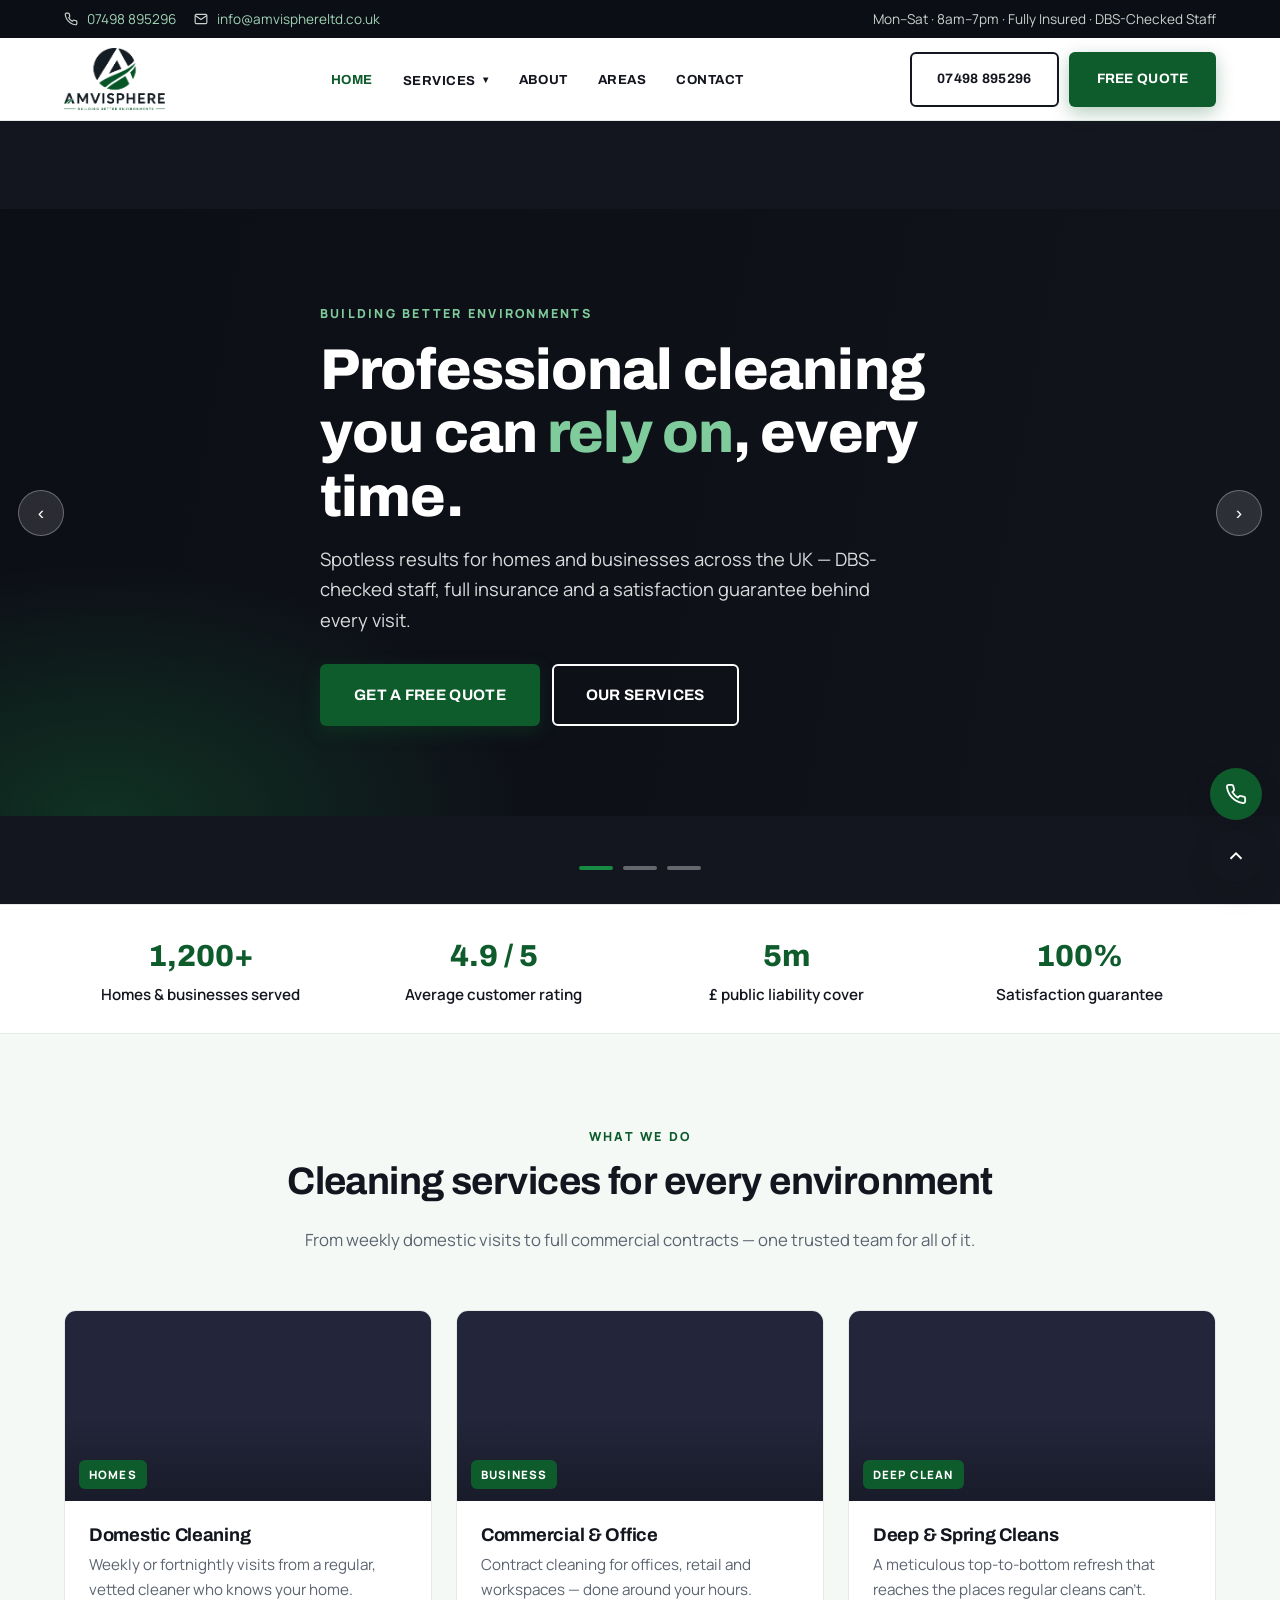
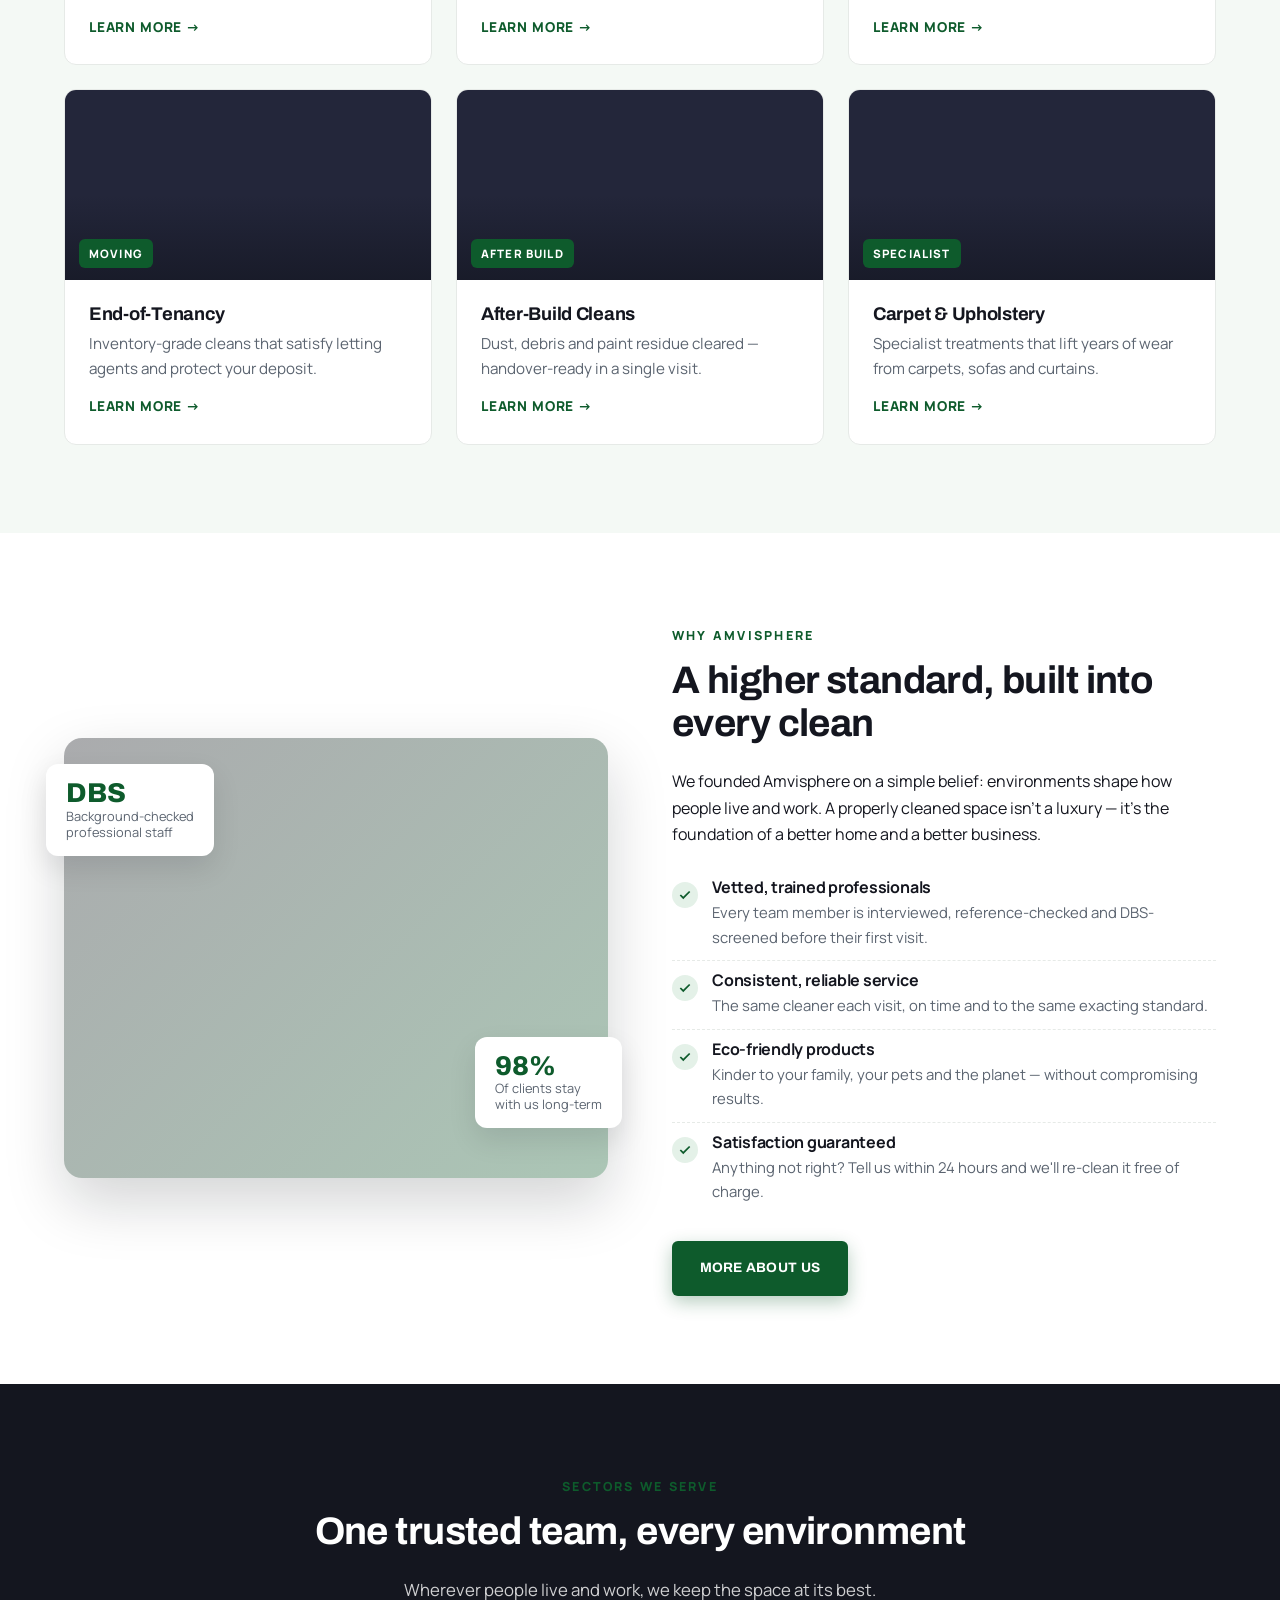
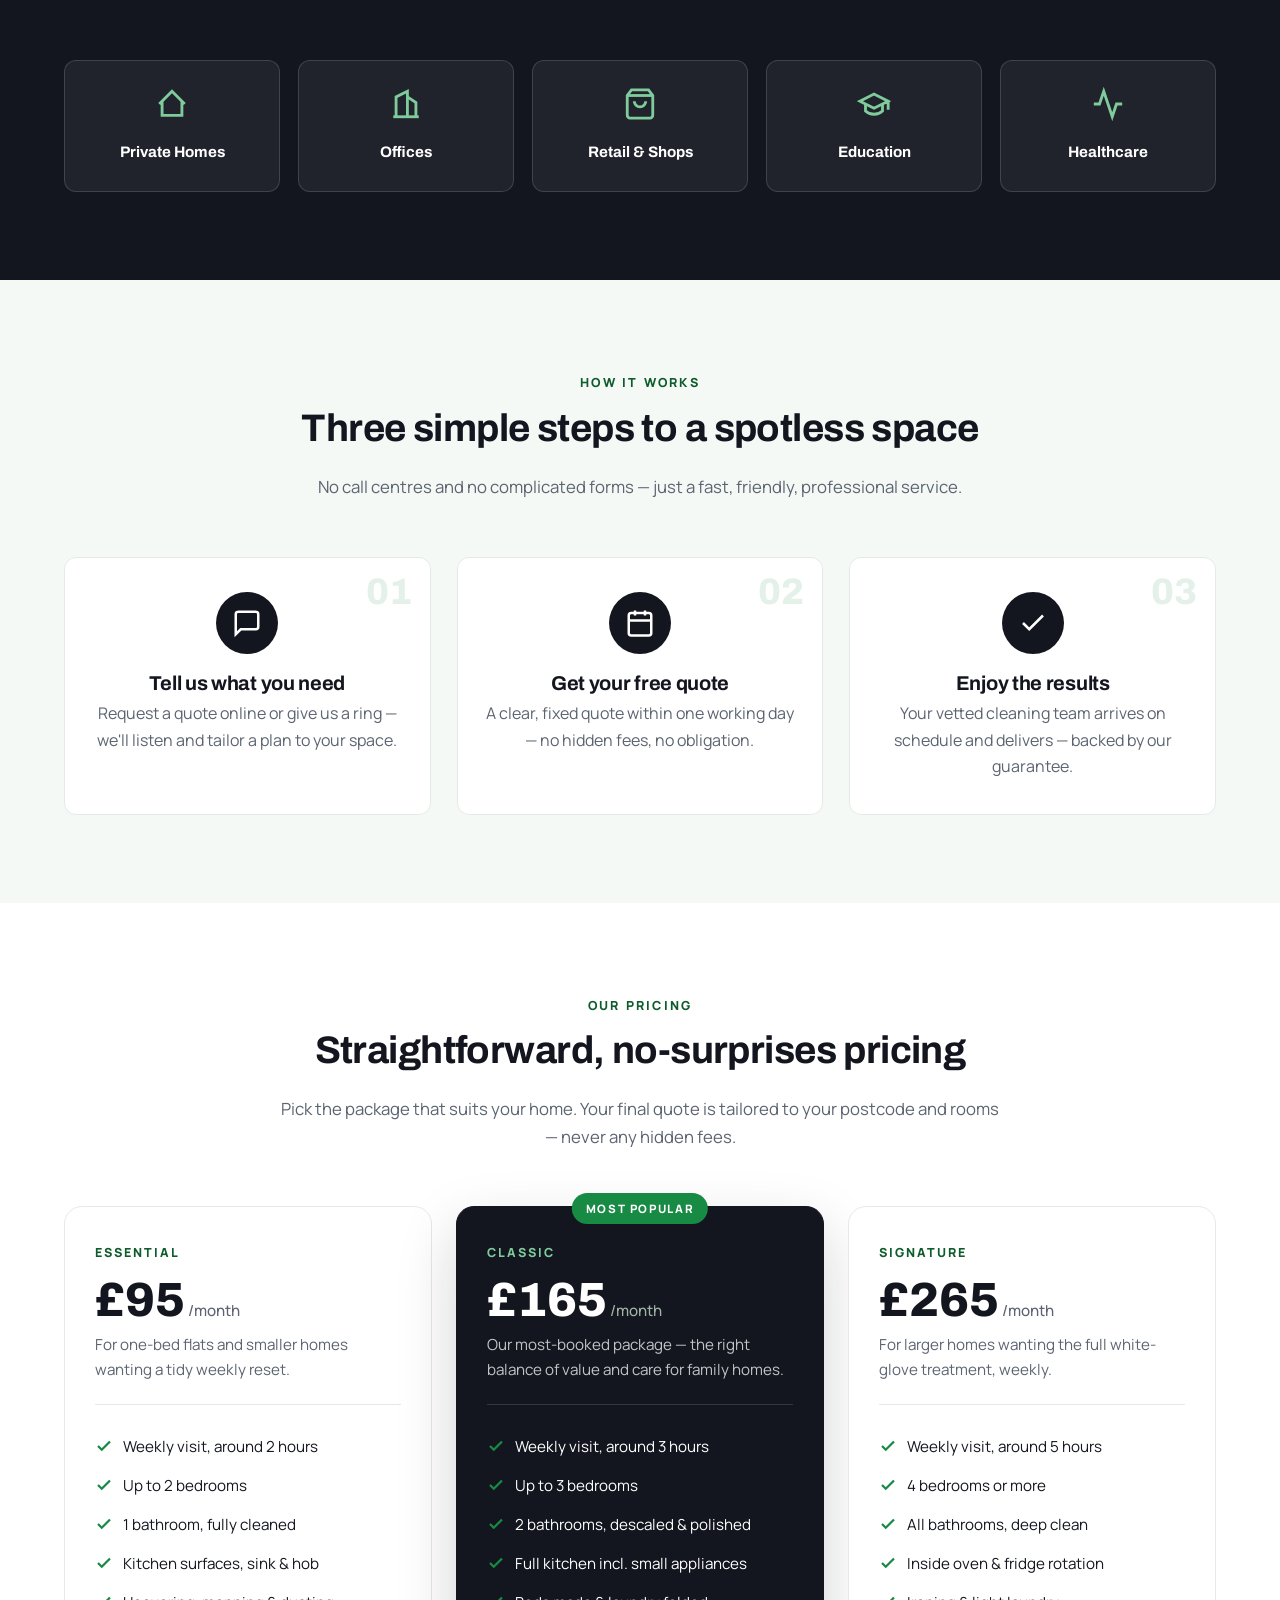
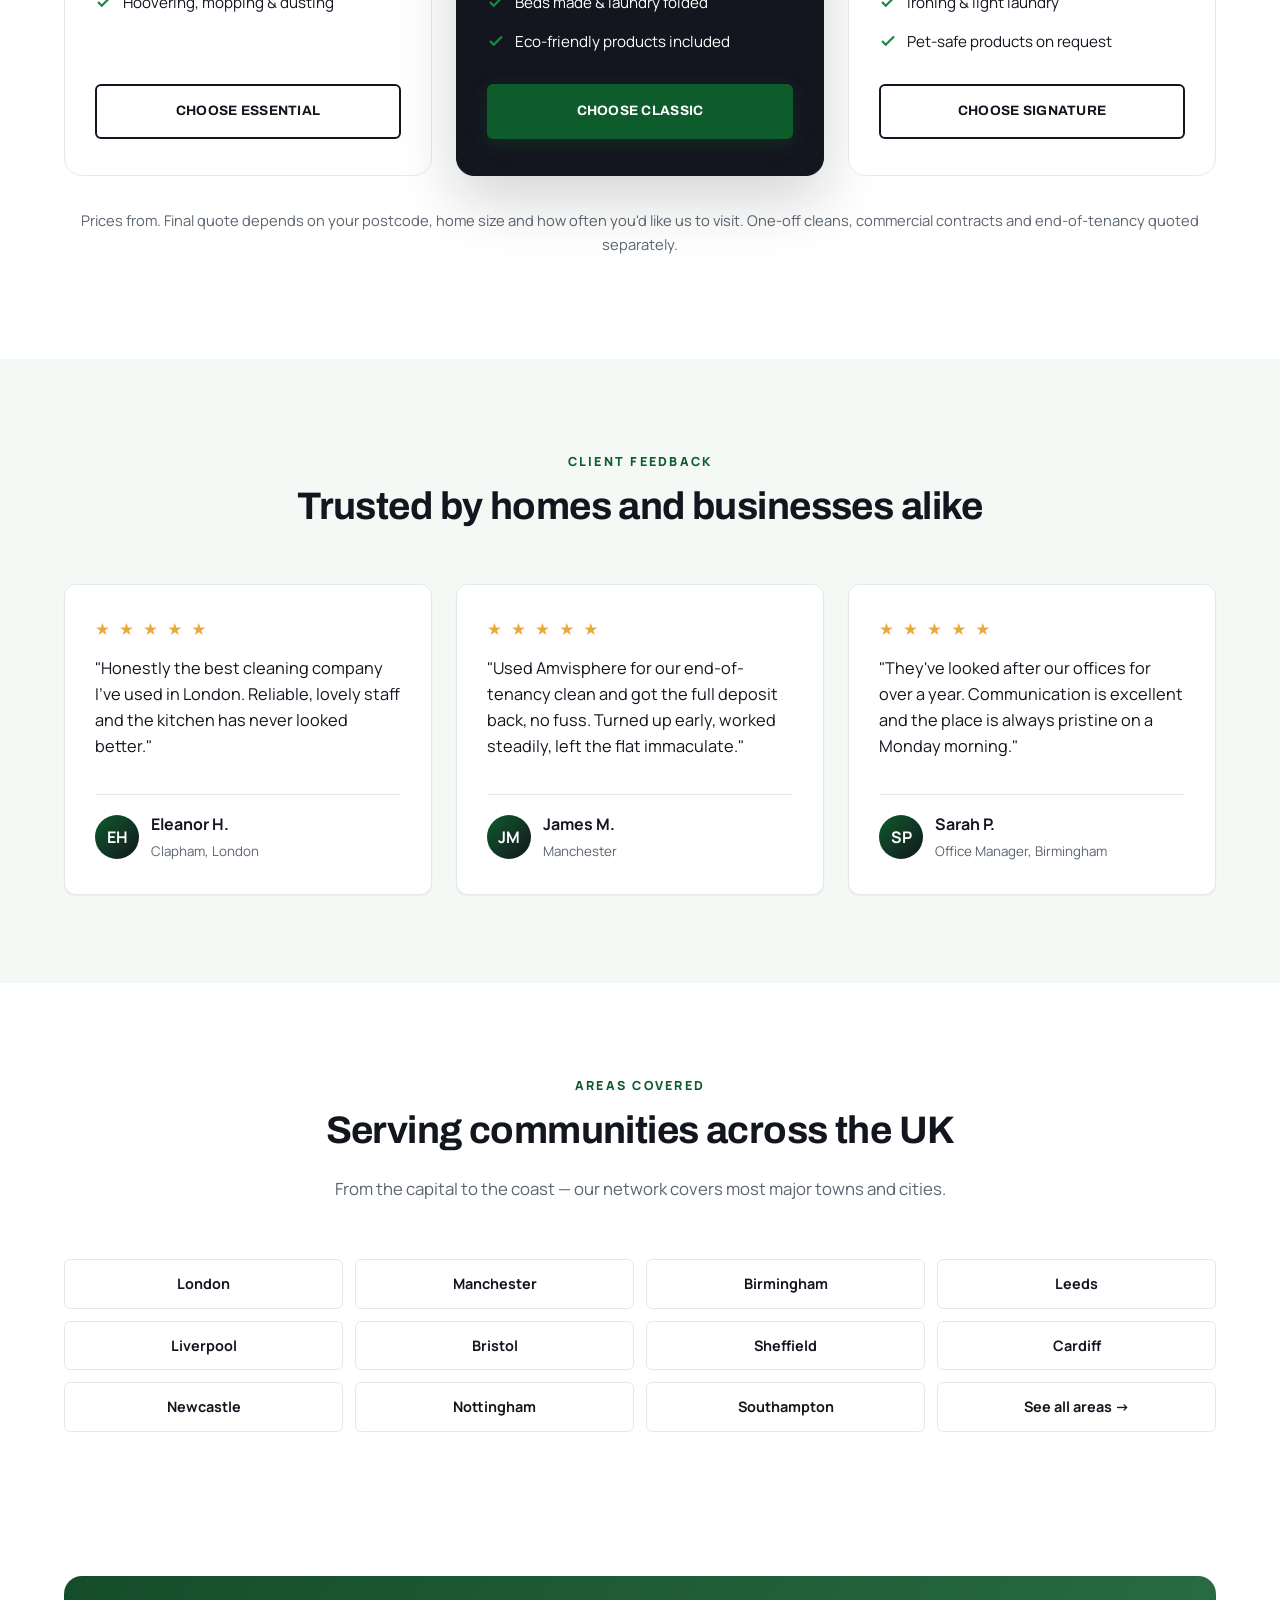
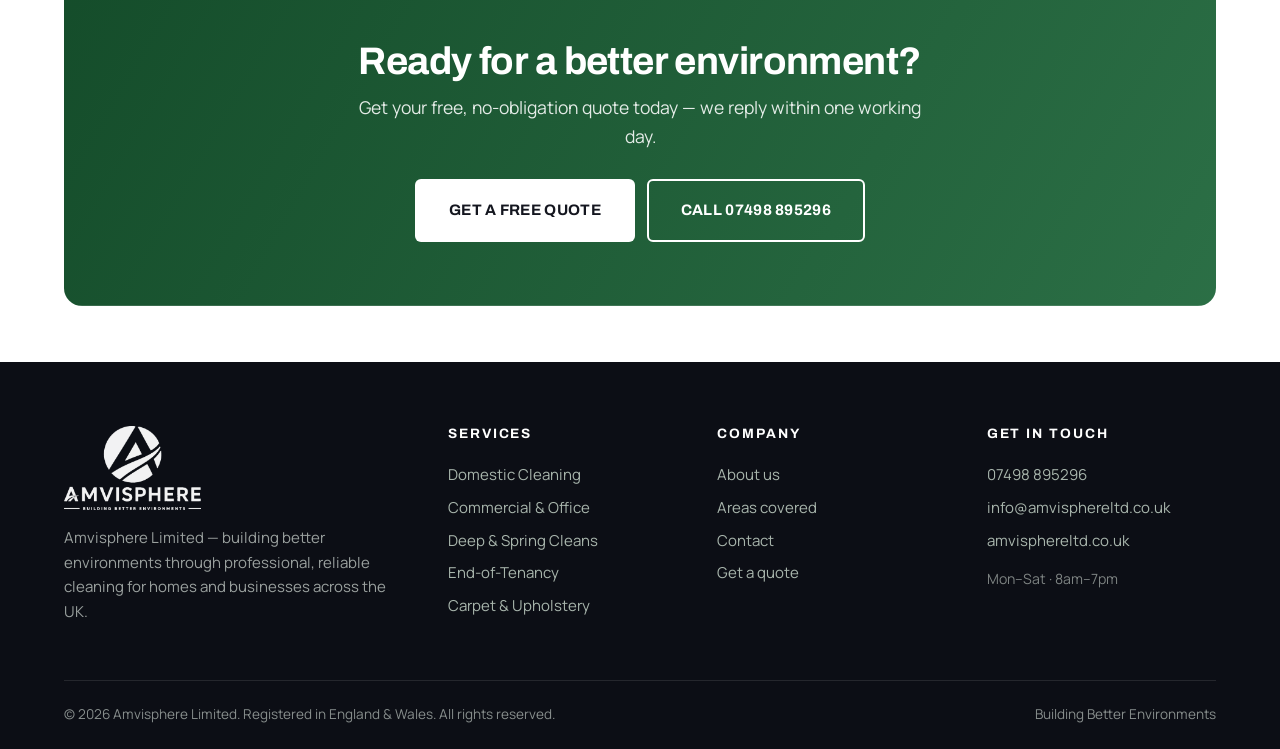
==== commit 9f2b5d5c: "UX overhaul: hero slider, dropdown nav, photo cards, motion Rework the site's UX around established " ====
--- a/index.html
+++ b/index.html
@@ -41,7 +41,17 @@
       </a>
       <nav class="nav" id="primary-nav">
         <a href="index.html">Home</a>
-        <a href="services.html">Services</a>
+        <div class="nav-item">
+          <a href="services.html">Services <span class="caret">&#9662;</span></a>
+          <div class="dropdown">
+            <a href="services.html#domestic">Domestic Cleaning</a>
+            <a href="services.html#commercial">Commercial &amp; Office</a>
+            <a href="services.html#deep">Deep &amp; Spring Cleans</a>
+            <a href="services.html#tenancy">End-of-Tenancy</a>
+            <a href="services.html#sparkle">After-Build Cleans</a>
+            <a href="services.html#carpet">Carpet &amp; Upholstery</a>
+          </div>
+        </div>
         <a href="about.html">About</a>
         <a href="areas.html">Areas</a>
         <a href="contact.html">Contact</a>
@@ -54,27 +64,56 @@
     </div>
   </header>
 
-  <!-- Hero -->
-  <section class="hero">
-    <div class="container">
-      <div class="hero-inner">
-        <span class="eyebrow">Building Better Environments</span>
-        <h1>Professional cleaning you can <span class="accent">rely on</span>, every time.</h1>
-        <p class="hero-sub">
-          Amvisphere Limited delivers spotless results for homes and businesses across the UK —
-          with DBS-checked staff, full insurance and a satisfaction guarantee behind every visit.
-        </p>
-        <div class="hero-ctas">
-          <a class="btn btn-primary btn-lg" href="contact.html">Get a Free Quote</a>
-          <a class="btn btn-outline-light btn-lg" href="services.html">Our Services</a>
-        </div>
-        <div class="hero-trust">
-          <span><span class="star">★★★★★</span> 4.9/5 rating</span>
-          <span><span class="tick">✓</span> DBS-checked staff</span>
-          <span><span class="tick">✓</span> £5m insured</span>
-          <span><span class="tick">✓</span> Satisfaction guaranteed</span>
-        </div>
-      </div>
+  <!-- Hero slider -->
+  <section class="slider" aria-label="Highlights">
+    <div class="slide active" style="--slide-img: url('https://images.unsplash.com/photo-1581578731548-c64695cc6952?auto=format&fit=crop&w=1600&q=80');">
+      <div class="container">
+        <div class="slide-inner">
+          <span class="eyebrow">Building Better Environments</span>
+          <h1>Professional cleaning you can <span class="accent">rely on</span>, every time.</h1>
+          <p>Spotless results for homes and businesses across the UK — DBS-checked staff, full insurance and a satisfaction guarantee behind every visit.</p>
+          <div class="hero-ctas">
+            <a class="btn btn-primary btn-lg" href="contact.html">Get a Free Quote</a>
+            <a class="btn btn-outline-light btn-lg" href="services.html">Our Services</a>
+          </div>
+        </div>
+      </div>
+    </div>
+
+    <div class="slide" style="--slide-img: url('https://images.unsplash.com/photo-1497366216548-37526070297c?auto=format&fit=crop&w=1600&q=80');">
+      <div class="container">
+        <div class="slide-inner">
+          <span class="eyebrow">Commercial &amp; Office</span>
+          <h2 class="slide-title">A workplace your team is <span class="accent">proud to walk into</span>.</h2>
+          <p>Contract cleaning around your hours — offices, retail and workspaces kept pristine, day in, day out.</p>
+          <div class="hero-ctas">
+            <a class="btn btn-primary btn-lg" href="services.html#commercial">Commercial Cleaning</a>
+            <a class="btn btn-outline-light btn-lg" href="contact.html">Request a Site Visit</a>
+          </div>
+        </div>
+      </div>
+    </div>
+
+    <div class="slide" style="--slide-img: url('https://images.unsplash.com/photo-1600585154340-be6161a56a0c?auto=format&fit=crop&w=1600&q=80');">
+      <div class="container">
+        <div class="slide-inner">
+          <span class="eyebrow">End-of-Tenancy</span>
+          <h2 class="slide-title">Move out clean. <span class="accent">Deposit back.</span> Simple.</h2>
+          <p>Inventory-grade cleans that satisfy letting agents — with a re-clean guarantee if anything gets flagged.</p>
+          <div class="hero-ctas">
+            <a class="btn btn-primary btn-lg" href="services.html#tenancy">Tenancy Cleaning</a>
+            <a class="btn btn-outline-light btn-lg" href="tel:+447498895296">Call 07498 895296</a>
+          </div>
+        </div>
+      </div>
+    </div>
+
+    <button class="slider-arrow prev" aria-label="Previous slide">‹</button>
+    <button class="slider-arrow next" aria-label="Next slide">›</button>
+    <div class="slider-nav">
+      <button class="slider-dot active" aria-label="Slide 1"></button>
+      <button class="slider-dot" aria-label="Slide 2"></button>
+      <button class="slider-dot" aria-label="Slide 3"></button>
     </div>
   </section>
 
@@ -82,10 +121,10 @@
   <section class="stats">
     <div class="container">
       <div class="stat-row">
-        <div class="stat-item"><strong>1,200+</strong>Homes &amp; businesses served</div>
-        <div class="stat-item"><strong>4.9 / 5</strong>Average customer rating</div>
-        <div class="stat-item"><strong>£5m</strong>Public liability cover</div>
-        <div class="stat-item"><strong>100%</strong>Satisfaction guarantee</div>
+        <div class="stat-item"><strong data-count="1200" data-suffix="+">0</strong>Homes &amp; businesses served</div>
+        <div class="stat-item"><strong data-count="4.9" data-suffix=" / 5">0</strong>Average customer rating</div>
+        <div class="stat-item"><strong data-count="5" data-suffix="m">0</strong>£ public liability cover</div>
+        <div class="stat-item"><strong data-count="100" data-suffix="%">0</strong>Satisfaction guarantee</div>
       </div>
     </div>
   </section>
@@ -100,52 +139,70 @@
       </div>
 
       <div class="services-grid">
-        <a class="service-tile" href="services.html#domestic">
-          <div class="service-icon">
-            <svg viewBox="0 0 24 24" fill="none" stroke="currentColor" stroke-width="2"><path d="M3 12 12 3l9 9"/><path d="M5 10v10h14V10"/><path d="M9 20v-6h6v6"/></svg>
-          </div>
-          <h3>Domestic Cleaning</h3>
-          <p>Weekly or fortnightly visits from a regular, vetted cleaner who knows your home.</p>
-        </a>
-
-        <a class="service-tile" href="services.html#commercial">
-          <div class="service-icon">
-            <svg viewBox="0 0 24 24" fill="none" stroke="currentColor" stroke-width="2"><path d="M3 21h18"/><path d="M5 21V7l8-4v18"/><path d="M19 21V11l-6-4"/><path d="M9 9v.01M9 12v.01M9 15v.01M9 18v.01"/></svg>
-          </div>
-          <h3>Commercial &amp; Office</h3>
-          <p>Contract cleaning for offices, retail and workspaces — done around your hours.</p>
-        </a>
-
-        <a class="service-tile" href="services.html#deep">
-          <div class="service-icon">
-            <svg viewBox="0 0 24 24" fill="none" stroke="currentColor" stroke-width="2"><path d="M12 2v6"/><path d="M5 8h14l-1 13H6L5 8z"/><path d="M9 12v5M15 12v5"/></svg>
-          </div>
-          <h3>Deep &amp; Spring Cleans</h3>
-          <p>A meticulous top-to-bottom refresh that reaches the places regular cleans can't.</p>
-        </a>
-
-        <a class="service-tile" href="services.html#tenancy">
-          <div class="service-icon">
-            <svg viewBox="0 0 24 24" fill="none" stroke="currentColor" stroke-width="2"><rect x="3" y="7" width="18" height="13" rx="2"/><path d="M8 7V5a2 2 0 0 1 2-2h4a2 2 0 0 1 2 2v2"/><path d="M3 12h18"/></svg>
-          </div>
-          <h3>End-of-Tenancy</h3>
-          <p>Inventory-grade cleans that satisfy letting agents and protect your deposit.</p>
-        </a>
-
-        <a class="service-tile" href="services.html#sparkle">
-          <div class="service-icon">
-            <svg viewBox="0 0 24 24" fill="none" stroke="currentColor" stroke-width="2"><circle cx="12" cy="12" r="9"/><path d="M12 3v18M3 12h18"/></svg>
-          </div>
-          <h3>After-Build Cleans</h3>
-          <p>Dust, debris and paint residue cleared — handover-ready in a single visit.</p>
-        </a>
-
-        <a class="service-tile" href="services.html#carpet">
-          <div class="service-icon">
-            <svg viewBox="0 0 24 24" fill="none" stroke="currentColor" stroke-width="2"><path d="M5 20h14"/><path d="M7 20V8a5 5 0 0 1 10 0v12"/><path d="M9 12h6"/></svg>
-          </div>
-          <h3>Carpet &amp; Upholstery</h3>
-          <p>Specialist treatments that lift years of wear from carpets, sofas and curtains.</p>
+        <a class="service-photo-card" href="services.html#domestic">
+          <div class="photo" style="background-image:url('https://images.unsplash.com/photo-1556911220-bff31c812dba?auto=format&fit=crop&w=800&q=80');">
+            <span class="chip">Homes</span>
+          </div>
+          <div class="body">
+            <h3>Domestic Cleaning</h3>
+            <p>Weekly or fortnightly visits from a regular, vetted cleaner who knows your home.</p>
+            <span class="link">Learn more →</span>
+          </div>
+        </a>
+
+        <a class="service-photo-card" href="services.html#commercial">
+          <div class="photo" style="background-image:url('https://images.unsplash.com/photo-1497366754035-f200968a6e72?auto=format&fit=crop&w=800&q=80');">
+            <span class="chip">Business</span>
+          </div>
+          <div class="body">
+            <h3>Commercial &amp; Office</h3>
+            <p>Contract cleaning for offices, retail and workspaces — done around your hours.</p>
+            <span class="link">Learn more →</span>
+          </div>
+        </a>
+
+        <a class="service-photo-card" href="services.html#deep">
+          <div class="photo" style="background-image:url('https://images.unsplash.com/photo-1563453392212-326f5e854473?auto=format&fit=crop&w=800&q=80');">
+            <span class="chip">Deep Clean</span>
+          </div>
+          <div class="body">
+            <h3>Deep &amp; Spring Cleans</h3>
+            <p>A meticulous top-to-bottom refresh that reaches the places regular cleans can't.</p>
+            <span class="link">Learn more →</span>
+          </div>
+        </a>
+
+        <a class="service-photo-card" href="services.html#tenancy">
+          <div class="photo" style="background-image:url('https://images.unsplash.com/photo-1600585154340-be6161a56a0c?auto=format&fit=crop&w=800&q=80');">
+            <span class="chip">Moving</span>
+          </div>
+          <div class="body">
+            <h3>End-of-Tenancy</h3>
+            <p>Inventory-grade cleans that satisfy letting agents and protect your deposit.</p>
+            <span class="link">Learn more →</span>
+          </div>
+        </a>
+
+        <a class="service-photo-card" href="services.html#sparkle">
+          <div class="photo" style="background-image:url('https://images.unsplash.com/photo-1503387762-592deb58ef4e?auto=format&fit=crop&w=800&q=80');">
+            <span class="chip">After Build</span>
+          </div>
+          <div class="body">
+            <h3>After-Build Cleans</h3>
+            <p>Dust, debris and paint residue cleared — handover-ready in a single visit.</p>
+            <span class="link">Learn more →</span>
+          </div>
+        </a>
+
+        <a class="service-photo-card" href="services.html#carpet">
+          <div class="photo" style="background-image:url('https://images.unsplash.com/photo-1584820927498-cfe5211fd8bf?auto=format&fit=crop&w=800&q=80');">
+            <span class="chip">Specialist</span>
+          </div>
+          <div class="body">
+            <h3>Carpet &amp; Upholstery</h3>
+            <p>Specialist treatments that lift years of wear from carpets, sofas and curtains.</p>
+            <span class="link">Learn more →</span>
+          </div>
         </a>
       </div>
     </div>
@@ -203,6 +260,39 @@
         <div style="margin-top: 26px;">
           <a class="btn btn-primary" href="about.html">More About Us</a>
         </div>
+      </div>
+    </div>
+  </section>
+
+  <!-- Sectors -->
+  <section class="section-ink">
+    <div class="container">
+      <div class="section-head">
+        <span class="eyebrow">Sectors We Serve</span>
+        <h2>One trusted team, every environment</h2>
+        <p>Wherever people live and work, we keep the space at its best.</p>
+      </div>
+      <div class="sectors">
+        <a class="sector" href="services.html#domestic">
+          <svg viewBox="0 0 24 24" fill="none" stroke="currentColor" stroke-width="2"><path d="M3 12 12 3l9 9"/><path d="M5 10v10h14V10"/></svg>
+          <strong>Private Homes</strong>
+        </a>
+        <a class="sector" href="services.html#commercial">
+          <svg viewBox="0 0 24 24" fill="none" stroke="currentColor" stroke-width="2"><path d="M3 21h18"/><path d="M5 21V7l8-4v18"/><path d="M19 21V11l-6-4"/></svg>
+          <strong>Offices</strong>
+        </a>
+        <a class="sector" href="services.html#commercial">
+          <svg viewBox="0 0 24 24" fill="none" stroke="currentColor" stroke-width="2"><path d="M6 2 3 6v14a2 2 0 0 0 2 2h14a2 2 0 0 0 2-2V6l-3-4z"/><path d="M3 6h18"/><path d="M16 10a4 4 0 0 1-8 0"/></svg>
+          <strong>Retail &amp; Shops</strong>
+        </a>
+        <a class="sector" href="services.html#commercial">
+          <svg viewBox="0 0 24 24" fill="none" stroke="currentColor" stroke-width="2"><path d="M22 10v6M2 10l10-5 10 5-10 5z"/><path d="M6 12v5c3 3 9 3 12 0v-5"/></svg>
+          <strong>Education</strong>
+        </a>
+        <a class="sector" href="services.html#commercial">
+          <svg viewBox="0 0 24 24" fill="none" stroke="currentColor" stroke-width="2"><path d="M22 12h-4l-3 9L9 3l-3 9H2"/></svg>
+          <strong>Healthcare</strong>
+        </a>
       </div>
     </div>
   </section>
--- a/assets/css/style.css
+++ b/assets/css/style.css
@@ -599,3 +599,196 @@
   .hero-trust { gap: 14px; font-size: .84rem; }
   .brand img { height: 46px; }
 }
+
+/* ============================================================
+   UX overhaul: hero slider, dropdown nav, photo cards,
+   scroll reveal, floating actions
+   ============================================================ */
+
+/* ---------- Hero slider ---------- */
+.slider { position: relative; min-height: 640px; background: var(--ink); overflow: hidden; }
+.slide {
+  position: absolute; inset: 0;
+  display: flex; align-items: center;
+  opacity: 0; visibility: hidden;
+  transition: opacity .8s ease, visibility .8s ease;
+  padding: 90px 0;
+}
+.slide.active { opacity: 1; visibility: visible; position: relative; }
+.slide::before {
+  content: "";
+  position: absolute; inset: 0;
+  background-image:
+    linear-gradient(100deg, rgba(12,14,21,.93) 0%, rgba(12,14,21,.72) 48%, rgba(12,14,21,.28) 100%),
+    var(--slide-img);
+  background-size: cover;
+  background-position: center right;
+}
+.slide::after {
+  content: "";
+  position: absolute; inset: 0;
+  background: radial-gradient(700px 420px at 8% 100%, rgba(23,138,68,.28), transparent 60%);
+}
+.slide .container { position: relative; z-index: 1; }
+.slide-inner { max-width: 640px; color: var(--white); }
+.slide-inner .eyebrow { color: #7FCB9C; }
+.slide-inner h1, .slide-inner h2.slide-title {
+  color: var(--white);
+  font-size: clamp(2.1rem, 4vw + .5rem, 3.6rem);
+  font-weight: 800;
+  line-height: 1.1;
+  margin-bottom: 1rem;
+}
+.slide-inner .accent { color: #7FCB9C; }
+.slide-inner p { color: rgba(255,255,255,.85); font-size: 1.15rem; margin-bottom: 1.8rem; max-width: 52ch; }
+
+.slider-nav {
+  position: absolute; bottom: 34px; left: 0; right: 0;
+  display: flex; justify-content: center; align-items: center; gap: 10px;
+  z-index: 5;
+}
+.slider-dot {
+  width: 34px; height: 4px; border-radius: 2px;
+  background: rgba(255,255,255,.35);
+  border: none; cursor: pointer; padding: 0;
+  transition: background .3s ease;
+}
+.slider-dot.active { background: var(--green-bright); }
+.slider-arrow {
+  position: absolute; top: 50%; transform: translateY(-50%);
+  z-index: 5;
+  width: 46px; height: 46px; border-radius: 50%;
+  background: rgba(255,255,255,.12);
+  border: 1px solid rgba(255,255,255,.3);
+  color: var(--white);
+  font-size: 1.2rem;
+  cursor: pointer;
+  display: grid; place-items: center;
+  transition: background .2s ease;
+}
+.slider-arrow:hover { background: var(--green); border-color: var(--green); }
+.slider-arrow.prev { left: 18px; }
+.slider-arrow.next { right: 18px; }
+
+/* ---------- Dropdown nav ---------- */
+.nav-item { position: relative; }
+.nav-item > a .caret { font-size: .6rem; margin-left: 4px; vertical-align: 2px; }
+.dropdown {
+  position: absolute; top: 100%; left: 0;
+  min-width: 240px;
+  background: var(--white);
+  border: 1px solid var(--line);
+  border-top: 3px solid var(--green);
+  border-radius: 0 0 var(--radius-md) var(--radius-md);
+  box-shadow: var(--shadow-md);
+  padding: 8px;
+  opacity: 0; visibility: hidden; transform: translateY(8px);
+  transition: all .2s ease;
+  z-index: 60;
+}
+.nav-item:hover .dropdown,
+.nav-item.open .dropdown { opacity: 1; visibility: visible; transform: translateY(0); }
+.dropdown a {
+  display: block;
+  padding: 10px 14px !important;
+  text-transform: none !important;
+  letter-spacing: 0 !important;
+  font-size: .92rem !important;
+  font-family: var(--font-body) !important;
+  font-weight: 600 !important;
+  border-radius: var(--radius-sm);
+}
+
+/* ---------- Photo service cards ---------- */
+.service-photo-card {
+  background: var(--white);
+  border: 1px solid var(--line);
+  border-radius: var(--radius-md);
+  overflow: hidden;
+  display: flex; flex-direction: column;
+  transition: transform .25s ease, box-shadow .25s ease;
+  color: var(--ink);
+}
+.service-photo-card:hover { transform: translateY(-5px); box-shadow: var(--shadow-lg); color: var(--ink); }
+.service-photo-card .photo {
+  height: 190px;
+  background-color: var(--ink-soft);
+  background-size: cover;
+  background-position: center;
+  position: relative;
+}
+.service-photo-card .photo::after {
+  content: "";
+  position: absolute; inset: 0;
+  background: linear-gradient(180deg, transparent 55%, rgba(12,14,21,.45) 100%);
+}
+.service-photo-card .photo .chip {
+  position: absolute; bottom: 12px; left: 14px; z-index: 1;
+  background: var(--green);
+  color: var(--white);
+  font-size: .72rem; font-weight: 800;
+  letter-spacing: .1em; text-transform: uppercase;
+  padding: 5px 10px; border-radius: var(--radius-sm);
+}
+.service-photo-card .body { padding: 24px 24px 26px; flex: 1; display: flex; flex-direction: column; }
+.service-photo-card h3 { margin-bottom: .4rem; font-size: 1.15rem; }
+.service-photo-card p { color: var(--muted); font-size: .95rem; flex: 1; margin-bottom: 14px; }
+.service-photo-card .link { color: var(--green); font-weight: 800; font-size: .85rem; text-transform: uppercase; letter-spacing: .06em; }
+
+/* ---------- Sector band ---------- */
+.sectors { display: grid; grid-template-columns: repeat(5, 1fr); gap: 18px; }
+.sector {
+  background: rgba(255,255,255,.06);
+  border: 1px solid rgba(255,255,255,.14);
+  border-radius: var(--radius-md);
+  padding: 26px 18px;
+  text-align: center;
+  color: var(--white);
+  transition: background .2s ease, transform .2s ease;
+}
+.sector:hover { background: rgba(23,138,68,.25); transform: translateY(-3px); color: var(--white); }
+.sector svg { width: 34px; height: 34px; margin: 0 auto 12px; color: #7FCB9C; }
+.sector strong { display: block; font-family: var(--font-head); font-size: .95rem; }
+
+/* ---------- Scroll reveal ---------- */
+.reveal { opacity: 0; transform: translateY(22px); transition: opacity .6s ease, transform .6s ease; }
+.reveal.in { opacity: 1; transform: none; }
+@media (prefers-reduced-motion: reduce) {
+  .reveal { opacity: 1; transform: none; transition: none; }
+  .slide { transition: none; }
+}
+
+/* ---------- Floating actions ---------- */
+.float-actions {
+  position: fixed; right: 18px; bottom: 18px; z-index: 80;
+  display: flex; flex-direction: column; gap: 10px;
+}
+.float-btn {
+  width: 52px; height: 52px; border-radius: 50%;
+  display: grid; place-items: center;
+  box-shadow: var(--shadow-md);
+  border: none; cursor: pointer;
+  transition: transform .2s ease, opacity .3s ease;
+}
+.float-btn:hover { transform: translateY(-2px); }
+.float-call { background: var(--green); color: var(--white); }
+.float-top { background: var(--ink); color: var(--white); opacity: 0; pointer-events: none; }
+.float-top.show { opacity: 1; pointer-events: auto; }
+.float-btn svg { width: 22px; height: 22px; }
+
+@media (max-width: 960px) {
+  .sectors { grid-template-columns: repeat(3, 1fr); }
+  .slider { min-height: 560px; }
+}
+@media (max-width: 720px) {
+  .sectors { grid-template-columns: 1fr 1fr; }
+  .slider-arrow { display: none; }
+  .nav-item .dropdown {
+    position: static;
+    opacity: 1; visibility: visible; transform: none;
+    box-shadow: none; border: none; border-left: 3px solid var(--green);
+    border-radius: 0; margin-left: 12px; padding: 0;
+    display: none;
+  }
+  .nav-item.open .dropdown { display: block; }
+}
